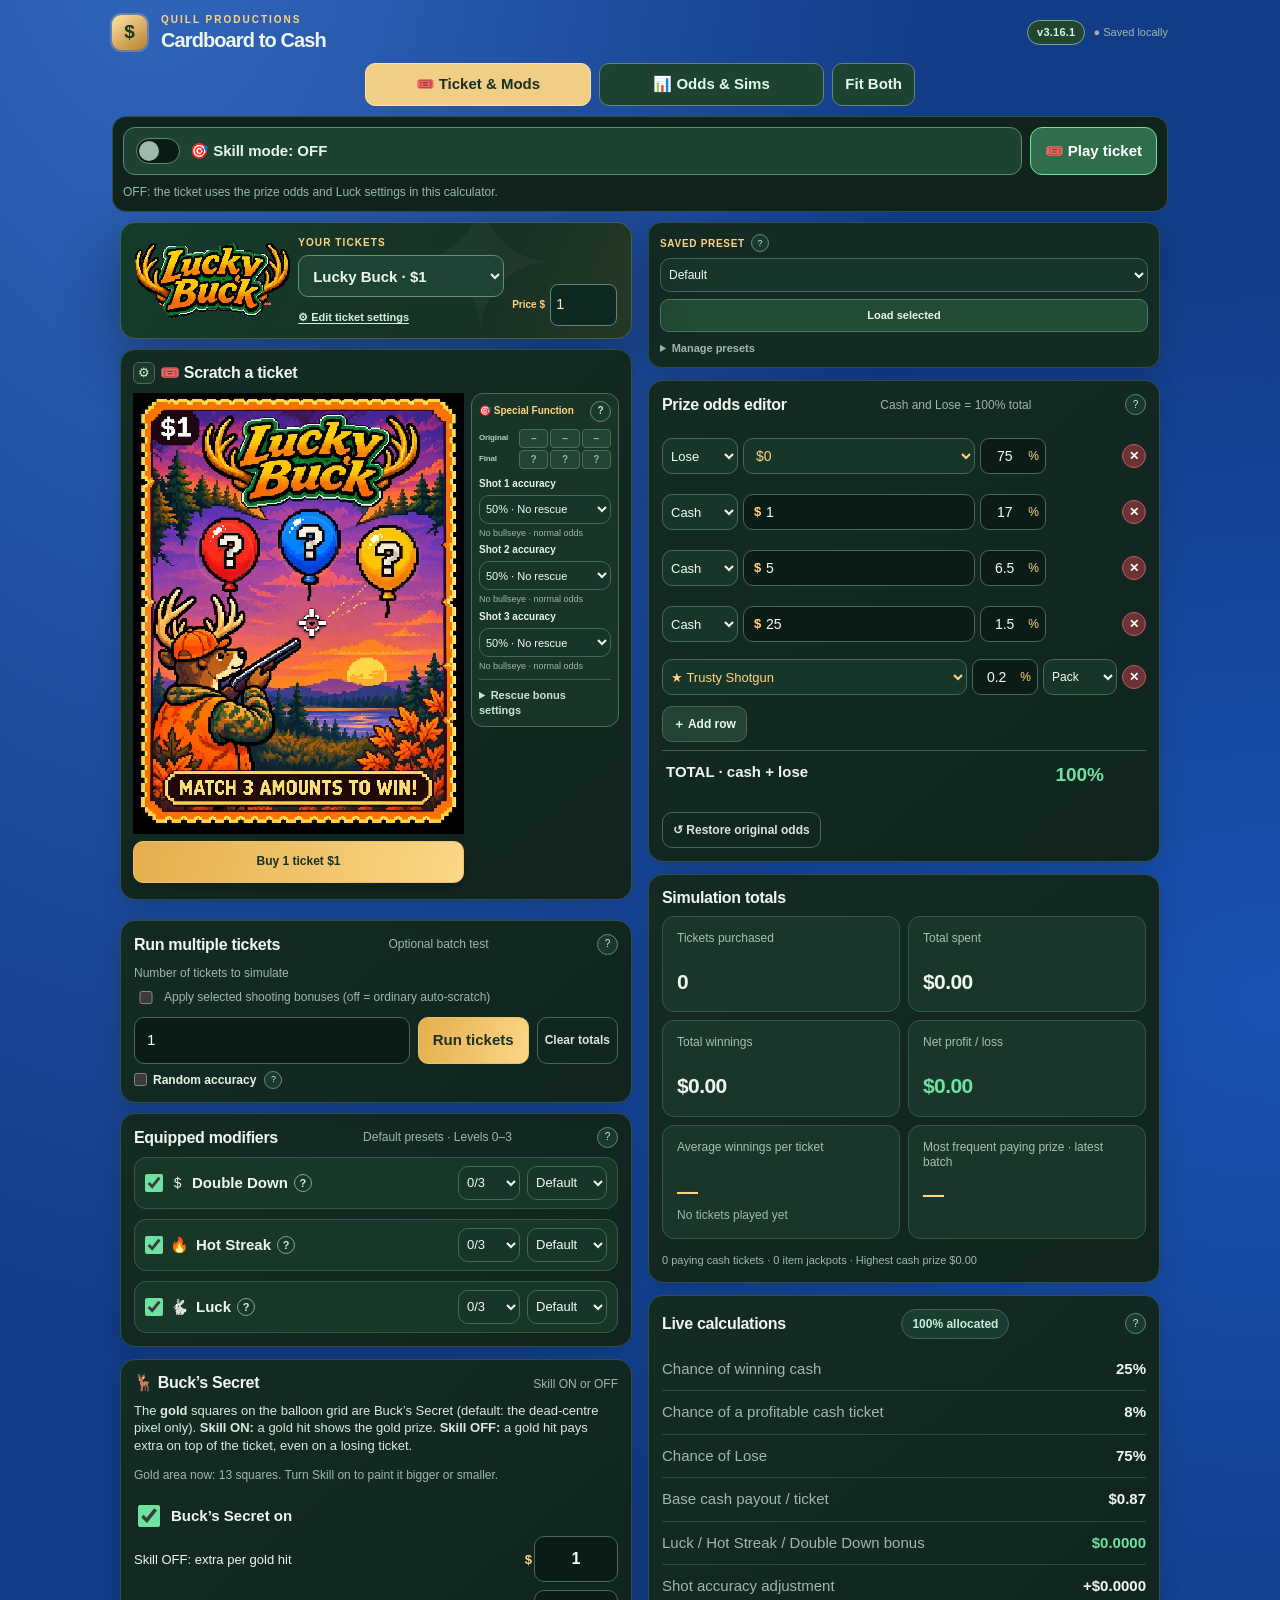
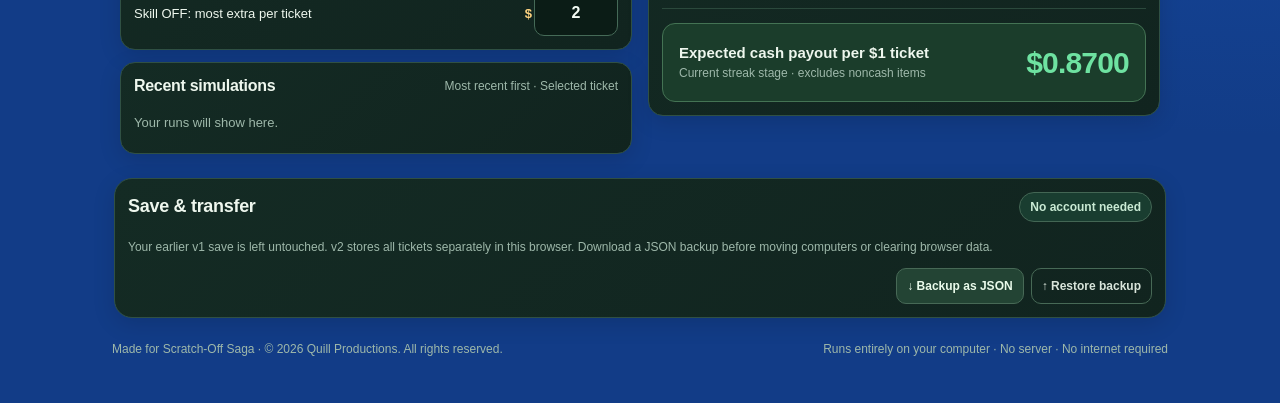
==== index.html @ fdaa188b "v3.16.1: Secret Squirrels symbols and bonus sacks in the reveal boxes (demo shuffle, no prizes) Co-A" ====
<!doctype html>
<html lang="en">
<head>
<meta charset="utf-8"><meta name="viewport" content="width=device-width, initial-scale=1"><meta name="color-scheme" content="dark"><title>Cardboard to Cash — Lucky Buck Simulator</title>
<style>

:root{--bg:#123c87;--panel:#122721;--panel2:#17312a;--border:#305044;--text:#eef7ee;--muted:#9eb8aa;--green:#6ee2a1;--gold:#ffd481;--red:#ff8383;--shadow:0 20px 60px #0005}
*{box-sizing:border-box}body{margin:0;color:var(--text);font:15px/1.5 -apple-system,BlinkMacSystemFont,"Segoe UI",sans-serif;background:radial-gradient(ellipse at 12% -10%,#579aff7a,transparent 49%),radial-gradient(ellipse at 100% 50%,#1e64d48c,transparent 52%),var(--bg);min-height:100vh}button,input,select{font:inherit}button{cursor:pointer}button:disabled{opacity:.4;cursor:not-allowed}a{color:var(--green)}.wrap{max-width:1250px;margin:0 auto;padding:24px 24px 70px}.header{display:flex;align-items:center;justify-content:space-between;gap:20px;margin-bottom:20px}.brand{display:flex;align-items:center;gap:14px}.brand-mark{width:48px;height:48px;border-radius:14px;background:linear-gradient(145deg,#ffe4a1,#b68030);display:grid;place-items:center;color:#183622;font-weight:900;font-size:27px;box-shadow:0 0 0 2px #ffd48144}.brand small{display:block;font-weight:800;font-size:10px;letter-spacing:2px;color:var(--gold)}.brand h1{font-size:28px;line-height:1.1;margin:2px 0;font-weight:850;letter-spacing:-.9px}.header-right{display:flex;align-items:center;gap:10px;flex-wrap:wrap;justify-content:flex-end}.tag{border:1px solid #436654;background:#193d30;padding:5px 10px;border-radius:99px;font-size:12px;color:#c9ead4;font-weight:650}.save{font-size:12px;color:var(--muted)}.hero{border:1px solid #3e634b;box-shadow:var(--shadow);border-radius:22px;background:linear-gradient(112deg,#143c2a,#183125 70%,#253823);padding:22px 26px;margin-bottom:18px;display:flex;justify-content:space-between;gap:22px;align-items:center;overflow:hidden;position:relative}.hero:after{content:"✦";position:absolute;font-size:190px;color:#ffffff09;right:14%;top:-100px;pointer-events:none}.hero h2{font-size:27px;margin:1px 0 4px;line-height:1.2;letter-spacing:-.6px}.hero p{margin:0;color:#c2d8c8;font-size:14px}.hero .eyebrow{font-size:11px;letter-spacing:2px;color:var(--gold);font-weight:800}.hero-price{font-size:46px;line-height:1;font-weight:900;color:var(--gold);white-space:nowrap}.hero-price span{display:block;font-size:11px;color:#d4e0d4;text-align:right;letter-spacing:1px;font-weight:600;margin-top:6px}.layout{display:grid;grid-template-columns:minmax(0,1.35fr) minmax(330px,.85fr);gap:18px;align-items:start}.stack{display:grid;gap:18px}.card{background:linear-gradient(140deg,#142b24,#11241f);border:1px solid var(--border);border-radius:18px;padding:20px;box-shadow:0 6px 22px #0002}.card-top{display:flex;align-items:center;justify-content:space-between;gap:12px;margin-bottom:16px}.card h3{font-size:18px;line-height:1.2;margin:0;font-weight:780;letter-spacing:-.3px}.muted{color:var(--muted)}.tiny{font-size:12px}.green{color:var(--green)}.gold{color:var(--gold)}.red{color:var(--red)}.stat-value{font-weight:850;font-variant-numeric:tabular-nums;font-size:22px;letter-spacing:-.6px}.luck-line{display:flex;align-items:center;gap:14px}.luck-symbol{width:54px;height:54px;border-radius:14px;background:#244e37;display:grid;place-items:center;font-size:29px;border:1px solid #4b8660}.luck-main{flex:1}.luck-label{color:var(--gold);font-size:12px;font-weight:750;letter-spacing:1px}.luck-row{display:flex;align-items:center;justify-content:space-between;gap:8px;flex-wrap:wrap}.luck-row strong{font-size:22px;color:var(--green)}select,input{min-width:0;width:100%;border:1px solid #456a57;border-radius:10px;background:#0b1c16;color:#f3fbf4;padding:10px 12px;outline:none}select:focus,input:focus{border-color:var(--gold);box-shadow:0 0 0 3px #ffd4811c}select{background:#18352a}input[type=number]{font-variant-numeric:tabular-nums;-moz-appearance:textfield}input::-webkit-outer-spin-button,input::-webkit-inner-spin-button{-webkit-appearance:none;margin:0}.luck-control{display:grid;grid-template-columns:minmax(0,1fr) minmax(145px,.9fr);gap:14px;margin-top:14px}.luck-control label{display:block;font-size:12px;color:var(--muted);margin-bottom:5px}.luck-hint{font-size:12px;color:var(--muted);align-self:center}.luck-hint strong{color:var(--green)}.slider-control{display:flex;align-items:center}.slider-control input{padding:0;accent-color:#65d993;cursor:pointer}.subline{font-size:12px;color:var(--muted);margin-top:12px}.pill{color:var(--green);background:#17442d;border-radius:7px;font-size:12px;font-weight:750;padding:4px 7px}.table-wrap{overflow-x:auto}.odds-table{width:100%;border-collapse:separate;border-spacing:0 8px;table-layout:fixed}.odds-table th{text-align:left;font-size:11px;text-transform:uppercase;letter-spacing:.6px;color:var(--muted);font-weight:750;padding:0 5px 5px;white-space:nowrap}.odds-table td{padding:2px 4px;font-variant-numeric:tabular-nums}.odds-table td input{padding:10px 7px;text-align:center}.odds-table th:nth-child(1){width:24%}.odds-table th:nth-child(2){width:25%}.odds-table th:nth-child(3){width:27%}.odds-table th:nth-child(4){width:24%}.odds-cell{background:#1c392d;border:1px solid #375d49;border-radius:9px;padding:9px 5px;min-height:42px;text-align:center;white-space:nowrap;font-size:13px}.mods .pos{display:block;color:var(--green);font-weight:780}.mods .neg{display:block;color:var(--red);font-size:11px}.odds-cell.final{color:#f7e5ba;font-weight:800}.odds-table tfoot td{border-top:1px solid #3f614c;padding-top:13px}.odds-table tfoot .total{font-size:19px;font-weight:850;color:var(--green);text-align:center}.delete-row{background:#663b3938;border:1px solid #824e48;color:#edb4a9;border-radius:8px;font-size:11px;padding:6px 8px;margin-top:6px;width:100%}.tools{display:flex;gap:8px;flex-wrap:wrap;margin-top:12px}.btn{border:1px solid #476956;background:#234434;color:#eafbeb;padding:10px 14px;border-radius:10px;font-weight:760;transition:filter .12s,transform .12s}.btn:hover:not(:disabled){filter:brightness(1.16)}.btn:active:not(:disabled){transform:translateY(1px)}.btn.primary{background:linear-gradient(105deg,#e5ae4c,#fbd787);color:#193225;border-color:#eac16c}.btn.ghost{background:transparent;color:#d9e5db}.btn.mini{padding:8px 10px;font-size:12px}.btn.full{width:100%}.warning{background:#51332c;border:1px solid #925648;border-radius:10px;padding:11px 13px;color:#ffb6ab;font-size:13px;margin-top:13px;display:none}.explain{border:1px solid #40614d;border-radius:10px;padding:11px 13px;background:#173729;font-size:12px;color:#b9cfbe;margin-top:12px}.kv{display:flex;align-items:center;justify-content:space-between;gap:20px;padding:10px 0;border-bottom:1px solid #2b493c}.kv:last-child{border-bottom:none}.kv strong{white-space:nowrap;font-variant-numeric:tabular-nums}.big-ev{background:#1b3d2b;border:1px solid #447354;border-radius:13px;padding:16px;display:flex;align-items:center;justify-content:space-between;gap:12px;margin-top:14px}.big-ev .value{font-size:30px;font-weight:900;color:var(--green);letter-spacing:-.8px}.scratch{background:repeating-linear-gradient(150deg,#28533a,#28533a 11px,#2d5b3f 11px,#2d5b3f 22px);border:2px dashed #91b86e;border-radius:15px;min-height:214px;padding:20px;text-align:center;display:flex;flex-direction:column;align-items:center;justify-content:center;gap:8px;box-shadow:inset 0 1px 20px #0002}.scratch .eyebrow{letter-spacing:2.8px;color:#eed598;font-weight:850;font-size:11px}.scratch .question{font-size:55px;font-weight:900;color:#f8d98b;letter-spacing:4px;line-height:1.15}.scratch .win{font-size:48px;font-weight:900;color:#ffe39a;line-height:1.2}.scratch .secondary{color:#d8ebdf;font-weight:550}.scratch .sticker{font-size:34px}.action-row{display:grid;grid-template-columns:1fr 116px;gap:8px;margin-top:12px}.batch-row{display:grid;grid-template-columns:1fr 116px;gap:8px;margin-top:10px}.result-grid{display:grid;grid-template-columns:1fr 1fr;gap:10px}.result-box{background:#1a362a;border:1px solid #355845;border-radius:12px;padding:14px;min-height:92px}.result-box .label{color:#a9bfaf;font-size:12px;line-height:1.25;min-height:27px}.result-box .number{margin-top:8px;font-weight:850;font-size:23px;letter-spacing:-.6px;font-variant-numeric:tabular-nums;word-break:break-word}.result-box.feature{grid-column:1/-1;min-height:100px;display:flex;align-items:center;justify-content:space-between;gap:10px;background:#1a412d;border-color:#3f8159}.result-box.feature .label{font-size:14px;min-height:0;color:#e3f4e4;font-weight:780}.result-box.feature .number{color:var(--gold);font-size:31px;white-space:nowrap}.footnote{font-size:12px;color:var(--muted);margin:13px 0 0}.history-list{display:flex;flex-direction:column;gap:8px;max-height:300px;overflow-y:auto}.history-item{border:1px solid #30503e;border-radius:11px;padding:11px 12px;display:flex;justify-content:space-between;gap:10px;align-items:center}.history-item .sub{color:#9bb2a3;font-size:11px}.history-item strong{font-size:15px}.empty{color:var(--muted);font-size:13px;padding:8px 0}.app-footer{margin-top:22px;display:flex;justify-content:space-between;gap:14px;flex-wrap:wrap;color:var(--muted);font-size:12px}.divider{height:1px;background:#2c4f3d;margin:8px 0}.toast{position:fixed;bottom:22px;right:20px;background:#265e3d;border:1px solid #539269;padding:10px 16px;border-radius:11px;z-index:100;font-weight:700;box-shadow:var(--shadow);display:none}.toast.show{display:block}.grid-tools{display:flex;gap:7px;flex-wrap:wrap;justify-content:flex-end}.soft{font-weight:600;color:#cae3d2}.hidden{display:none!important}input[type=file]{display:none}
@media(max-width:980px){.layout{grid-template-columns:1fr}.wrap{max-width:710px}.hero h2{font-size:23px}}
@media(max-width:560px){.wrap{padding:14px 12px 48px}.brand h1{font-size:22px}.brand-mark{width:40px;height:40px;font-size:24px}.brand{gap:9px}.header{align-items:flex-start}.header-right .tag{display:none}.header-right{gap:5px}.card{padding:15px}.hero{padding:18px}.hero h2{font-size:20px}.hero-price{font-size:35px}.odds-table td{padding:2px}.odds-table th{font-size:10px;padding:0 2px}.odds-cell{padding:8px 3px;font-size:12px}.odds-table td input{padding:9px 3px;font-size:13px}.luck-control{grid-template-columns:1fr}.result-box .number{font-size:21px}.result-box.feature .number{font-size:27px}}

/* v2 controls retain the original visual palette and layout. */
.hero-ticket-controls{display:flex;align-items:center;gap:9px;position:relative;z-index:1}
.hero-price{text-align:right}.hero-price .ticket-cost{font-size:46px}.hero-price span{font-size:11px}
.add-ticket{font-size:25px;width:42px;height:42px;display:grid;place-items:center;border-radius:12px;padding:0}
.modifier-list{display:grid;gap:10px}
.modifier-details{display:grid;gap:7px;padding:11px 13px;background:#102b22;border:1px solid #426750;border-radius:12px}
.modifier-details-header{font-size:13px;color:#f2e5af}
.modifier-details-summary{font-size:12px;color:var(--muted);line-height:1.4}
.modifier-details-rates{display:grid;gap:8px}
.modifier-details-line{display:flex;align-items:baseline;justify-content:space-between;gap:12px;font-size:12px}
.modifier-details-line strong{color:#a1efab;white-space:nowrap}
.modifier-details-note{font-size:11px;color:var(--muted);line-height:1.4;display:block}
.modifier-row{display:flex;align-items:center;gap:12px;background:#193729;border:1px solid #345a47;border-radius:12px;padding:10px 12px}
.modifier-emoji{display:grid;place-items:center;width:42px;height:42px;flex:none;background:#244e37;border-radius:10px;font-size:25px}
.modifier-label{flex:1;min-width:0}.modifier-label strong{display:block;font-size:15px}.modifier-label small{display:block;color:var(--muted);line-height:1.3}
.modifier-row select{width:84px;flex:none;padding:9px 5px}
.ticket-config{display:grid;grid-template-columns:1fr 1fr;gap:10px;margin:12px 0}
.ticket-config .wide{grid-column:1/-1}.field-label{color:var(--muted);font-size:12px;display:block;margin-bottom:4px}
.ticket-config input,.ticket-config select{width:100%}.ticket-select{min-width:155px}
.odds-table{min-width:680px;table-layout:fixed}
.odds-table th:nth-child(1){width:29%}.odds-table th:nth-child(2){width:16%}.odds-table th:nth-child(3){width:20%}.odds-table th:nth-child(4){width:16%}.odds-table th:nth-child(5){width:19%}
.odds-table th{white-space:normal}.odds-table td{vertical-align:top}
.odds-table .row-name{position:relative;padding-right:17px}
.odds-table .row-name select,.odds-table .row-name input{margin-bottom:4px;padding:8px 6px}
.odds-table .row-name small{display:block;line-height:1.2}
.delete-row{position:absolute;right:0;top:-1px;width:21px;height:21px;padding:0;margin:0;border-radius:50%;font-size:17px;font-weight:800;line-height:17px;background:#6c3337;border:1px solid #b85d62;color:#fff;z-index:2}
.percent-wrap{display:flex;align-items:center;border:1px solid #456a57;border-radius:9px;background:#0b1c16;padding-right:6px}
.percent-wrap:focus-within{border-color:var(--gold)}.percent-wrap input{border:0;box-shadow:none!important;padding:8px 4px;min-width:0;text-align:right;background:transparent}
.percent-wrap .unit{color:var(--gold);font-size:12px}
.ratio-wrap{display:flex;align-items:center;gap:3px}.ratio-wrap input{padding:9px 4px;text-align:right;min-width:0}.ratio-wrap span{white-space:nowrap;font-size:12px;color:var(--muted)}
.denominator-picker{display:inline-block;width:75px;font-size:12px;padding:4px 3px;margin-top:4px}
.type-hint{display:block;color:var(--muted);font-size:10px;margin-top:3px}
.row-final{padding:9px 4px;text-align:center}.type-config{display:flex;gap:6px;flex-wrap:wrap;align-items:center;margin-top:12px}
.type-config select{width:116px}.type-config input{width:125px}.type-config .btn{white-space:nowrap}
.result-box.feature{grid-column:auto;min-height:92px;display:block;background:#1a362a;border-color:#355845}
.result-box.feature .label{font-size:12px;min-height:27px;color:#a9bfaf;font-weight:400}
.result-box.feature .number{font-size:23px;white-space:normal}
.subtle-notice{font-size:12px;color:var(--muted);margin-top:10px}
.ticket-create-hint{font-size:12px;color:var(--muted)}
@media(max-width:560px){.hero-ticket-controls{gap:6px}.hero-price .ticket-cost{font-size:34px}.add-ticket{height:38px;width:36px}.ticket-config{grid-template-columns:1fr 1fr}.modifier-row{gap:8px;padding:9px}.modifier-row select{width:77px}.modifier-emoji{width:36px;height:36px}.hero{gap:8px}.hero h2{font-size:20px}.type-config input{width:100px}}

.preset-toolbar{display:flex;align-items:center;justify-content:flex-start;margin:-5px 0 17px;padding:12px 16px;background:#142b24;border:1px solid var(--border);border-radius:15px}.preset-left{display:flex;align-items:center;flex-wrap:wrap;gap:9px}.preset-left label{font-size:12px;font-weight:800;color:var(--gold)}.preset-left select{width:142px;padding:8px 9px}.preset-left button{border:1px solid #507b61;background:#1b4932;color:#f3fbf4;border-radius:9px;padding:8px 11px;font-size:12px;font-weight:750}.preset-left button:disabled{opacity:.45}.preset-hint{font-size:11px;color:var(--muted)}#ticketLuck{white-space:normal;text-align:right;line-height:1.5}
.version-badge{display:inline-flex;align-items:center;justify-content:center;border:1px solid #7aa88a;background:#204632;color:#d5f7df;border-radius:999px;padding:3px 9px;font-size:11px;font-weight:800;letter-spacing:.25px;white-space:nowrap}.header-right{gap:8px}.header-right .save{font-size:11px}.money-field{position:relative;min-width:0}.money-field>span{position:absolute;left:11px;top:50%;transform:translateY(-50%);z-index:1;font-weight:750;font-size:13px;color:var(--gold);pointer-events:none}.money-field>input{padding-left:25px!important;min-width:0;width:100%}.shot-rate-help{font-size:10px;line-height:1.3;color:#b7d0bd;margin:2px 0 7px;letter-spacing:0;overflow-wrap:break-word}.shot-calculator .field-label{font-size:12px;font-weight:750;color:#e6f6e6}.shot-calculator .shot-rate-help{font-weight:400}
/* Pixel-art Lucky Buck shot calculator */
.ticket-layout{display:grid;grid-template-columns:minmax(0,1fr) 154px;align-items:start;gap:12px;margin-top:4px}
.ticket-art{position:relative;aspect-ratio:1086/1448;max-width:100%;min-width:0;touch-action:pan-y;user-select:none}
.ticket-art img{display:block;width:100%;height:100%;object-fit:fill;image-rendering:pixelated;pointer-events:none}
.balloon-target{position:absolute;display:grid;place-items:center;width:18%;height:14%;border:2px solid #ffeeb54d;box-shadow:inset 0 2px 12px #ffffff1a;background:#0000;color:transparent;border-radius:50%;cursor:crosshair;touch-action:none;font-weight:900;font-size:clamp(14px,2.8vw,28px);text-shadow:0 2px 3px #0009}
.balloon-target.b1{left:18.7%;top:29.5%}.balloon-target.b2{left:44%;top:28%}.balloon-target.b3{left:69%;top:30.5%}
.balloon-target.popped{background:#101b2ff0;color:#ffe8a4;border:2px dotted #ffe9a4;box-shadow:0 0 0 5px #ffeeb521,0 0 18px #000a;animation:popin .22s ease-out;cursor:default}
@keyframes popin{0%{transform:scale(1.26);opacity:.3}100%{transform:scale(1);opacity:1}}
.shot-calculator{padding:10px;background:#183528;border:1px solid #446a56;border-radius:11px;min-width:0}
.shot-title{color:var(--gold);font-weight:800;font-size:13px;line-height:1.25}
.shot-field{margin-bottom:11px}.shot-field label,.shot-edit label{display:block;color:#e6f6e6;font-weight:750;font-size:12px;margin-bottom:4px}.shot-field select,.shot-calculator>select{font-size:12px;padding:7px 3px;width:100%;min-width:0}.shot-field small{display:block;color:#9bb8a1;margin-top:4px;line-height:1.2;font-size:10px}
.shot-edit{display:grid;gap:5px;margin-top:7px}.shot-edit input{padding:7px 5px;font-size:12px}
.shot-projection{font-size:10px;color:var(--green);line-height:1.45;margin:10px 0 0;overflow-wrap:anywhere}
.ticket-message{font-size:12px;color:#e8ebd9;text-align:center;margin:10px 0 2px;min-height:22px}
.odds-cell{overflow:hidden;font-variant-numeric:tabular-nums;white-space:nowrap;text-overflow:ellipsis;font-size:12px;letter-spacing:-.18px}
.odds-cell .pos,.odds-cell .neg{font-size:11px;white-space:nowrap}
.row-final{font-size:12px;white-space:nowrap}
@media(max-width:520px){.ticket-layout{grid-template-columns:minmax(0,1fr) 133px;gap:7px}.shot-calculator{padding:7px}.shot-title{font-size:12px}.shot-field{margin-bottom:7px}.shot-field select{padding:6px 2px}.balloon-target{border-width:1px}}
@media(max-width:365px){.ticket-layout{grid-template-columns:minmax(0,1fr) 122px;gap:5px}.shot-calculator{padding:5px}}

.cash-amount{display:flex;align-items:center;gap:3px}.cash-amount span{color:var(--gold);font-weight:850}.cash-amount input{min-width:0;flex:1;margin:0!important}

.modifier-row .rate-mode{width:86px;flex:none;font-size:12px}
.rate-editor{border:1px solid #46664c;border-radius:10px;background:#0d2820;padding:10px;margin:-5px 0 9px}
.rate-editor strong{color:var(--gold);font-size:12px}.rate-editor small{color:#abbdac;font-size:11px;display:block;margin-top:6px}
.rates-grid{display:grid;grid-template-columns:65px minmax(0,1fr);gap:6px;align-items:center;margin-top:9px;font-size:11px}
.rates-grid-3{grid-template-columns:54px repeat(2,minmax(0,1fr))}
.rates-grid-5{grid-template-columns:44px repeat(4,minmax(0,1fr))}
.rates-grid input{width:100%;min-width:0;padding:7px 3px;font-size:12px;text-align:center}
.rates-grid span{color:#a2bfac;font-size:11px;line-height:1.25}
@media(max-width:480px){.modifier-row{flex-wrap:wrap}.modifier-row .rate-mode{margin-left:auto;width:84px}.modifier-label{min-width:160px}.rates-grid-5 input{font-size:11px;padding:5px 1px}}

@media(max-width:400px){.ticket-layout{grid-template-columns:minmax(0,1fr) 126px;gap:6px}.card{padding:12px}.shot-field label{font-size:11px}.shot-field select{font-size:12px}}

.odds-toolbar{display:flex;align-items:center;justify-content:space-between;gap:12px;margin:0 0 12px;color:var(--muted);font-size:12px}.odds-toolbar label{font-weight:700}.odds-toolbar select{max-width:135px;flex:none}

@media(max-width:650px){
 .ticket-layout{display:flex;flex-direction:column;gap:12px}
 .ticket-art{width:100%;max-width:350px;margin:0 auto}
 .shot-calculator{display:grid;grid-template-columns:repeat(3,minmax(0,1fr));column-gap:7px;row-gap:6px;padding:12px}
 .shot-calculator .shot-title,.shot-calculator>p,.shot-calculator>label,.shot-calculator>select,.shot-calculator .shot-edit{grid-column:1/-1}
 .shot-calculator .shot-field{margin:0}
 .shot-calculator .shot-field label{font-size:12px}
 .shot-calculator .shot-field select{padding:9px 3px;font-size:13px}
 .shot-calculator .shot-field small{min-height:28px;font-size:10px}
 .shot-calculator .shot-title{font-size:14px}
 .shot-calculator .shot-edit{display:grid;grid-template-columns:1fr 1fr;gap:7px}
 .shot-calculator .shot-edit label{margin:0}
}



/* Preserve the original prize grid. Only align its rows and contain numeric text. */
.odds-table tbody tr{height:91px}
.odds-table tbody td{vertical-align:middle}
.odds-table .row-name{min-width:0;height:80px;display:flex;flex-direction:column;align-items:stretch;gap:5px;justify-content:flex-start;padding-right:22px}
.odds-table .row-name select,.odds-table .row-name input{width:100%;min-width:0;height:36px;margin:0;padding:7px 5px;font-size:13px}
.odds-table .row-name small{height:36px;display:flex;align-items:center}
.odds-table .row-name .delete-row{right:0;top:8px}
.odds-table .odds-cell{min-width:0;width:100%;overflow:hidden;text-overflow:clip;white-space:nowrap;font-size:12px;display:flex;align-items:center;justify-content:center;padding:8px 2px;font-variant-numeric:tabular-nums}
.odds-table .percent-wrap,.odds-table .ratio-wrap{min-width:0}
.odds-table .percent-wrap input,.odds-table .ratio-wrap input{min-width:0;max-width:100%}
/* Keep the scratch-off prominent on narrow screens; desktop stays top-right. */
@media(max-width:980px){.layout>.stack{display:contents}.layout>.stack:nth-child(2)>section:first-child{order:-1}}


/* v2.8: compact ticket selector and ticket-first showcase */
.hero-intro{min-width:0;flex:1}.hero-intro h2{overflow-wrap:anywhere}
.hero-ticket-controls{display:flex;align-items:center;gap:16px;min-width:0}
.hero-ticket-controls .hero-price{flex:none}.ticket-switcher{display:grid;gap:5px;min-width:0;position:relative;z-index:2}
.ticket-switcher label{color:var(--gold);font-size:11px;font-weight:850;letter-spacing:1.1px}
.ticket-switcher .ticket-select{width:225px;max-width:100%;min-width:0;min-height:40px;padding:8px 10px;font-weight:700;border-color:#668f6d;background:#1c4334;color:var(--text)}
.ticket-switcher .ticket-select:focus-visible,.preset-mini select:focus-visible,button:focus-visible{outline:2px solid var(--gold);outline-offset:2px}
.showcase{display:grid;grid-template-columns:minmax(115px,.7fr) minmax(0,2.6fr) minmax(142px,.82fr);gap:14px;align-items:start;margin-bottom:18px}
.showcase-center{min-width:0}.showcase-center>.card{width:100%;min-width:0}
.showcase-center .card-top{gap:8px;flex-wrap:wrap}.showcase-center #ticketLuck{white-space:normal;font-size:11px;text-align:right;line-height:1.3}
.preset-mini,.active-mods{min-width:0;background:#142b24;border:1px solid var(--border);border-radius:14px;padding:12px;box-shadow:0 6px 22px #0002}
.preset-caption{display:block;color:var(--gold);font-size:10px;font-weight:800;letter-spacing:.7px;margin-bottom:7px}
.preset-mini select{width:100%;min-width:0;font-size:12px;padding:8px 4px}
.preset-load,.preset-buttons button,.edit-mods-btn{width:100%;border:1px solid #507b61;background:#204b34;color:#e8f4e9;border-radius:9px;padding:7px 5px;font-size:11px;font-weight:750}
.preset-load{margin-top:7px}.preset-more{margin-top:8px;color:var(--muted);font-size:11px}
.preset-more summary{cursor:pointer;list-style-position:inside;font-weight:700}
.preset-buttons{display:grid;gap:6px;margin-top:9px}.preset-hint{font-size:10px;color:var(--muted);line-height:1.35;margin:7px 0 0;overflow-wrap:anywhere}
.active-mods h3{font-size:13px;color:var(--gold);margin:0 0 12px;font-weight:850}
.mod-status{display:grid;grid-template-columns:21px minmax(0,1fr);gap:2px 5px;align-items:center;margin-bottom:11px}
.mod-status>span:first-child{grid-row:span 2;font-size:17px}.mod-status>span:nth-child(2){font-size:11px;color:#d2e5d6;font-weight:700;overflow-wrap:anywhere;line-height:1.15}
.mod-status strong{grid-column:2;font-variant-numeric:tabular-nums;font-size:12px;color:var(--green)}
.edit-mods-btn{margin-top:4px}.edit-mods-btn span{font-size:13px}
.ticket-dialog{color:var(--text);background:#142d24;border:1px solid #65856f;border-radius:18px;box-shadow:0 20px 75px #000b;width:min(90vw,405px);padding:22px;max-height:90vh}
.ticket-dialog::backdrop{background:#071911be;backdrop-filter:blur(3px)}
.ticket-dialog form{display:grid;gap:8px}.ticket-dialog h3{margin:0;font-size:20px;line-height:1.2}
.ticket-dialog p{margin:3px 0 9px;font-size:12px;color:var(--muted);line-height:1.3}
.dialog-heading{display:flex;gap:10px;align-items:flex-start;margin-bottom:7px}.dialog-heading>span{font-size:25px}
.ticket-dialog label{font-size:12px;color:var(--gold);font-weight:750}
.ticket-dialog input{width:100%;min-width:0}.ticket-dialog .dialog-error{color:var(--red);min-height:0;font-size:11px;margin:0}
.dialog-actions{display:flex;gap:8px;margin-top:8px}.dialog-actions .btn{flex:1;font-size:13px}
.new-amount-field{width:125px;min-width:0}.new-amount-field input{width:100%!important}
.money-field>span.hidden+input{padding-left:9px!important}
#modifierEditor{scroll-margin-top:15px}
.card h3,.card-top h3,.active-mods h3{font-family:inherit}
@media(max-width:1120px){.showcase{grid-template-columns:minmax(108px,.7fr) minmax(0,2.3fr) minmax(132px,.8fr);gap:10px}}
@media(max-width:850px){.showcase{grid-template-columns:minmax(0,1fr) minmax(0,1fr);gap:10px}.showcase-left{grid-column:1;grid-row:1}.showcase-right{grid-column:2;grid-row:1}.showcase-center{grid-column:1/-1;grid-row:2}.preset-mini,.active-mods{padding:10px}.active-mods h3{margin-bottom:8px}.mod-status{display:flex;align-items:center;gap:6px;margin-bottom:6px}.mod-status strong{margin-left:auto}.mod-status>span:nth-child(2){font-size:11px}.edit-mods-btn{margin-top:7px}.layout>.stack{display:grid}.layout>.stack:nth-child(2)>section:first-child{order:0}}
@media(max-width:620px){.hero{display:grid;grid-template-columns:minmax(0,1fr) minmax(135px,.95fr);gap:10px;padding:13px}.hero-intro p{display:none}.hero-intro .eyebrow{font-size:9px;letter-spacing:1px}.hero h2{font-size:22px}.hero-ticket-controls{display:flex;flex-direction:column;align-items:stretch;gap:5px}.ticket-switcher .ticket-select{width:100%;min-height:38px;font-size:12px}.ticket-switcher label{font-size:10px}.hero-price{text-align:right}.hero-price .ticket-cost{font-size:25px!important}.hero-price span{font-size:9px;margin-top:2px}.showcase-center>.card{padding:12px}.showcase-center #ticketLuck{font-size:10px}.active-mods .mod-status>span:first-child{font-size:14px}}
@media(max-width:360px){.mod-status{gap:3px}.mod-status strong{font-size:11px}.active-mods h3{font-size:12px}.preset-mini select{font-size:11px}}
@media(max-width:980px){.layout>.stack{display:grid}.layout>.stack:nth-child(2)>section:first-child{order:0}}

/* v2.8.1 iPhone layout repair: the scratch panel must occupy the entire
   available row instead of collapsing into a left-side grid track. */
@media(max-width:980px){
  .wrap{width:100%;min-width:0;box-sizing:border-box}
  .showcase{
    display:flex;
    flex-direction:row;
    flex-wrap:wrap;
    align-items:stretch;
    width:100%;
    max-width:100%;
    min-width:0;
    gap:10px;
  }
  .showcase-left,.showcase-right{
    display:block;
    flex:1 1 calc(50% - 5px);
    width:calc(50% - 5px);
    max-width:calc(50% - 5px);
    min-width:0;
    margin:0;
  }
  .showcase-left{order:1}
  .showcase-right{order:2}
  .showcase-center{
    display:block;
    order:3;
    flex:1 0 100%;
    width:100%;
    max-width:100%;
    min-width:0;
    margin:0;
  }
  .showcase-center>.card,.showcase-center .ticket-layout,.showcase-center .shot-calculator{
    box-sizing:border-box;
    width:100%;
    max-width:100%;
    min-width:0;
  }
  .showcase-center .ticket-art{display:block;margin-left:auto;margin-right:auto}
}
@media(max-width:620px){
  .showcase-center>.card{padding:12px}
  .showcase-center .ticket-art{width:100%;max-width:350px}
  .showcase-center .ticket-layout{display:flex;flex-direction:column;align-items:stretch}
  .showcase-center .shot-calculator{display:grid;grid-template-columns:repeat(3,minmax(0,1fr))}
}

/* v2.8.2: winning outcome belongs directly beside the scratch ticket. */
.showcase-center .ticket-layout{
 display:grid;
 grid-template-columns:minmax(0,1fr) minmax(182px,.65fr);
 grid-template-rows:auto 1fr;
 align-items:start;
 gap:10px;
}
.showcase-center #pixelTicket{grid-column:1;grid-row:1/span 2}
.showcase-center .ticket-result{grid-column:2;grid-row:1}
.showcase-center .shot-calculator{grid-column:2;grid-row:2}
.ticket-result{
 min-width:0;box-sizing:border-box;display:flex;flex-direction:column;align-items:center;
 justify-content:center;gap:7px;padding:15px 10px;border-radius:13px;
 border:2px solid #629c78;background:#12291e;color:#fff;
 text-align:center;box-shadow:inset 0 0 22px #0003;
}
.outcome-eyebrow{color:#d3ead8;font-size:10px;font-weight:900;letter-spacing:1.3px}
.outcome-headline{font-size:clamp(22px,2.7vw,32px);font-weight:950;line-height:1.03;
 letter-spacing:-.7px;overflow-wrap:anywhere;color:#fff5cf;text-shadow:0 2px 5px #0008}
.outcome-numbers{width:100%;border-radius:9px;background:#081b16;border:1px solid #67866c;
 padding:8px 3px;color:#fffaf0;font-variant-numeric:tabular-nums;
 font-size:clamp(20px,2.4vw,29px);font-weight:950;line-height:1.15;letter-spacing:.3px}
.outcome-explanation{margin:0;font-size:12px;line-height:1.4;color:#e0eedd;font-weight:650;overflow-wrap:anywhere}
.last-outcome-summary{margin:4px 0 0;padding-top:8px;border-top:1px solid #71927788;
 width:100%;color:#cfe9d6;font-size:11px;line-height:1.35;font-weight:650}
.ticket-result.state-win{background:linear-gradient(165deg,#31572c,#17381f);
 border-color:#ffe18d;box-shadow:0 0 0 3px #ffd48133,inset 0 0 30px #fce47917}
.ticket-result.state-win .outcome-headline{color:#ffe39a;font-size:clamp(26px,3.2vw,38px)}
.ticket-result.state-win .outcome-numbers{border-color:#ffe29b;color:#fff3ba}
.ticket-result.state-jackpot{background:#422f12;border-color:#ffd481}
.ticket-result.state-jackpot .outcome-headline{color:#ffdb7e}
.ticket-result.state-lose{background:#301f26;border-color:#f19f9f}
.ticket-result.state-lose .outcome-headline{color:#ffdddd}
.ticket-result.state-scratching{background:#18362a;border-color:#9ac4a7}
.ticket-result.state-scratching .outcome-headline{font-size:clamp(21px,2.7vw,28px)}
/* Previously popped balloons are disabled to prevent double popping.
   Override the global disabled-button opacity of .4. */
.balloon-target.popped,.balloon-target.popped:disabled{
 opacity:1!important;visibility:visible!important;animation:none!important;
 color:#fff6cd!important;background:#0b1b2e!important;
 border:3px solid #fff2ac!important;box-shadow:0 0 0 2px #112c3daa,0 4px 10px #000b!important;
 font-size:clamp(23px,3vw,34px);font-weight:950;letter-spacing:.3px;
 text-shadow:0 2px 2px #000,0 0 8px #000!important;
}
@media(max-width:650px){
 .showcase-center .ticket-layout{display:flex;flex-direction:column;gap:10px}
 .showcase-center #pixelTicket{order:0}
 .showcase-center .ticket-result{order:1;align-self:stretch;min-height:142px;width:100%}
 .showcase-center .shot-calculator{order:2;align-self:stretch}
 .outcome-headline{font-size:clamp(28px,7vw,38px)}
 .outcome-numbers{font-size:clamp(25px,6.5vw,34px)}
 .ticket-result.state-win .outcome-headline{font-size:clamp(33px,8vw,42px)}
 .balloon-target.popped,.balloon-target.popped:disabled{font-size:clamp(24px,6vw,31px)}
}

/* v2.9 — one-thumb game loop, separated statistics and collapsible controls */
.mobile-flow{display:grid;gap:18px;width:100%;min-width:0;margin:0 0 18px}
.results-overview,.advanced-panel{min-width:0}
.flow-heading{margin:0 0 10px;padding:0 3px}
.flow-heading h2{font-size:20px;line-height:1.25;margin:0;color:#f3faf4}
.flow-heading p{font-size:12px;margin:4px 0 0;color:var(--muted)}
.results-grid{display:grid;grid-template-columns:minmax(0,1fr) minmax(0,1fr);gap:15px;align-items:start}
.results-grid .simulation-tools{grid-column:1/-1}
.results-grid>.card{min-width:0}
.simulation-tools .batch-row{max-width:520px}
.simulation-tools .subline{max-width:690px;margin:8px 0 0}
.advanced-panel{background:#10291f;border:1px solid #527860;border-radius:18px;box-shadow:0 6px 22px #0002;overflow:clip}
.advanced-panel>summary{list-style:none;display:flex;align-items:center;gap:11px;cursor:pointer;padding:15px 17px;min-height:66px}
.advanced-panel>summary::-webkit-details-marker{display:none}
.advanced-panel>summary:focus-visible{outline:2px solid var(--gold);outline-offset:-3px}
.advanced-summary-icon{font-size:22px}
.advanced-panel>summary strong{font-size:15px;color:#ebfaee;display:block}
.advanced-panel>summary small{display:block;color:var(--muted);font-size:11px;line-height:1.25;margin-top:2px}
.advanced-chevron{margin-left:auto;font-size:25px;line-height:1;color:var(--gold);transition:transform .18s}
.advanced-panel[open] .advanced-chevron{transform:rotate(180deg)}
.advanced-body{display:grid;grid-template-columns:minmax(0,1fr) minmax(0,1fr);gap:15px;padding:0 14px 14px}
.advanced-body>.card{min-width:0;padding:15px}
.advanced-body>.card:nth-child(2),.advanced-body>.card:nth-child(3){grid-column:1/-1}
.hero-edit{border:none;background:transparent;color:#d5eeda;padding:3px 0 0;text-align:left;font-size:11px;font-weight:800;text-decoration:underline;text-underline-offset:2px}
.hero-edit:hover{color:#fff1bd}
.showcase-center .shot-calculator{
 display:grid;grid-template-columns:repeat(3,minmax(0,1fr));column-gap:10px;row-gap:6px;
 grid-column:auto;grid-row:auto;
 margin:0 0 11px;padding:12px;border:1px solid #496e5b;border-radius:12px;
 min-width:0;width:100%;max-width:100%;
}
.showcase-center .shot-calculator>.shot-title,
.showcase-center .shot-calculator>p,
.showcase-center .shot-calculator>.shot-advanced{grid-column:1/-1}
.showcase-center .shot-calculator .shot-field{min-width:0;margin:2px 0}
.showcase-center .shot-calculator .shot-field label{font-size:11px;white-space:nowrap}
.showcase-center .shot-calculator .shot-field select{font-size:13px;width:100%;padding:8px 4px;min-width:0}
.shot-advanced{margin-top:3px;border-top:1px solid #3b624d;padding-top:8px}
.shot-advanced>summary{font-size:11px;font-weight:750;color:#c9e5d2;cursor:pointer;line-height:1.4}
.shot-advanced>summary:hover{color:#fff}
.shot-advanced-inner{margin:9px 0 0}
.shot-advanced-inner>label{display:block}
.shot-advanced-inner>select{width:100%;max-width:100%}
.shot-advanced-inner .shot-edit{margin-top:8px}
.showcase-center .shot-calculator .shot-projection{margin:2px 0 0;font-size:11px}
.purchase-row{display:flex;align-items:center;gap:12px;margin:0 0 12px;padding:0}
.purchase-row #buyOne{flex:1;min-height:49px;font-size:15px;font-weight:850;box-shadow:0 6px 14px #0003}
.purchase-helper{font-size:11px;color:#c2d9c7;line-height:1.35;flex:0 1 40%}
.showcase-center .ticket-layout{grid-template-columns:minmax(0,1.3fr) minmax(155px,.7fr);grid-template-rows:auto;gap:11px;align-items:start}
.showcase-center #pixelTicket{grid-column:1;grid-row:1;min-width:0}
.showcase-center .ticket-result{grid-column:2;grid-row:1;min-width:0}
.showcase-center .ticket-message{margin:12px 0 6px;line-height:1.4}
.post-actions{display:flex;flex-wrap:wrap;align-items:center;gap:8px;margin:8px 0 0}
.post-actions #buyNext{flex:1 1 180px;min-height:46px;font-weight:850}
.post-actions #revealBtn{flex:1 1 150px;min-height:42px}
.post-actions #resetTicket{flex:0 1 auto;font-size:12px;min-height:38px}
@media(max-width:850px){
 .results-grid{grid-template-columns:1fr}
 .results-grid .simulation-tools{grid-column:1}
 .advanced-body{grid-template-columns:1fr}
 .advanced-body>.card:nth-child(2),.advanced-body>.card:nth-child(3){grid-column:1}
}
@media(max-width:650px){
 .mobile-flow{gap:13px}
 .showcase-center .shot-calculator{grid-template-columns:repeat(3,minmax(0,1fr));padding:10px;gap:7px}
 .shot-advanced{grid-column:1/-1}
 .showcase-center .shot-calculator .shot-projection{grid-column:1/-1}
 .purchase-row{flex-direction:column;align-items:stretch;gap:5px}
 .purchase-row #buyOne{width:100%;min-height:52px;font-size:16px}
 .purchase-helper{flex:none;text-align:center;font-size:10px}
 .showcase-center .ticket-layout{display:flex;flex-direction:column;gap:10px}
 .showcase-center #pixelTicket{order:0;align-self:center}
 .showcase-center .ticket-result{order:1;align-self:stretch;width:100%;min-height:142px}
 .post-actions #buyNext{flex-basis:100%;min-height:50px}
 .post-actions #revealBtn{flex:1 1 150px}
 .post-actions #resetTicket{flex:0 1 auto}
 .flow-heading h2{font-size:18px}
 .advanced-panel>summary{padding:13px 12px}
 .advanced-body{padding:0 9px 9px;gap:10px}
 .advanced-body>.card{padding:12px}
}
/* v3.0 full-width column interface — enhancements layered over the preserved ticket code. */
html,body{overflow-x:hidden}
.wrap{max-width:1080px;margin:auto;padding:12px 12px 45px}
.header{margin-bottom:10px}.brand h1{font-size:20px}.brand-mark{width:35px;height:35px;font-size:19px;border-radius:9px}
.version-badge{font-size:11px}
.v3-switch{display:flex;align-items:center;gap:8px;margin:0 0 10px}
.v3-switch button{border:1px solid #618776;color:#e4f9e8;background:#1c4331;border-radius:10px;min-height:43px;padding:8px 12px;font-weight:750;flex:1;white-space:nowrap}
.v3-switch button[aria-pressed="true"]{background:#f0ce85;color:#182f25;border-color:#ffe3ab}
.v3-switch .v3-fit{flex:0 1 auto}
.v3-rail{display:flex;width:100%;overflow-x:auto;overscroll-behavior-x:contain;scroll-snap-type:x mandatory;scrollbar-width:thin;gap:0;align-items:flex-start;border-radius:16px}
.v3-rail>.v3-column{scroll-snap-align:start;flex:0 0 100%;width:100%;min-width:0;box-sizing:border-box;padding:0 2px 10px}
.v3-column>*{max-width:100%;min-width:0;margin-bottom:12px}
.v3-column .card{min-width:0;padding:13px;border-radius:15px}
.v3-column .card-top{margin-bottom:9px;gap:7px}
.v3-column .card h3{font-size:16px}
.v3-column .hero{padding:12px 14px;margin:0 0 10px;border-radius:15px;gap:8px}
.hero .hero-intro p,.hero .hero-intro .eyebrow{display:none}
.hero h2{font-size:19px!important;margin:0 0 5px}
.hero-ticket-controls{display:flex;align-items:flex-end;gap:8px;max-width:100%}
.hero .ticket-switcher{min-width:0;flex:1}
.hero .ticket-switcher label{font-size:10px}
.hero .ticket-switcher select{max-width:100%;min-height:42px}
.hero .hero-price{display:none}
.v3-price{display:flex;gap:5px;align-items:center;min-width:95px}
.v3-price label{font-size:10px;color:var(--gold);font-weight:800;white-space:nowrap}
.v3-price input{width:67px;border:1px solid #608771;border-radius:8px;padding:7px 5px;min-height:42px;background:#0e2822;color:#f8e5be;font-size:15px}
.hero-edit{font-size:11px!important;margin-top:4px}
.v3-column .showcase{display:flex!important;flex-direction:column!important;gap:10px!important;width:100%;margin:0!important}
.v3-column .showcase-center,.v3-column .showcase-right,.v3-column .showcase-left{display:block!important;flex:auto!important;width:100%!important;max-width:100%!important;min-width:0!important;margin:0!important;grid-column:auto!important;grid-row:auto!important}
.v3-column .showcase-center{order:1!important}
.v3-column .showcase-right{order:2!important}
.v3-column .showcase-left{order:3!important}
.v3-column .showcase-center>.card{padding:12px!important}
.v3-column .ticket-layout{display:flex!important;flex-direction:column!important;align-items:stretch!important;gap:8px!important;width:100%;max-width:none!important}
.v3-column .ticket-art{display:block;margin:0 auto;max-width:350px;width:100%;height:auto}
.v3-column .purchase-row{display:flex!important;flex-direction:row!important;align-items:center!important;gap:8px!important;margin:2px 0 0!important}
.v3-column #buyOne{flex:1;min-width:0;min-height:50px!important;font-size:15px!important}
.v3-column #resetTicket{flex:0 0 auto;min-height:44px;min-width:65px;font-size:12px;padding:7px 10px}
.v3-column .purchase-helper{display:none}
.v3-column #buyNext{display:none!important}
.v3-column .post-actions{margin-top:6px}
.v3-column .ticket-result{margin:0!important;max-width:none!important;width:100%;padding:11px!important}
.v3-column .ticket-message{font-size:12px}
.v3-column .shot-calculator{position:relative;min-width:0;display:grid;grid-template-columns:repeat(3,minmax(0,1fr));gap:7px;padding:9px!important;margin-top:9px}
.v3-column .shot-calculator>.shot-title{grid-column:1/-1;display:flex;align-items:center;justify-content:space-between;gap:6px;padding:0;font-size:13px}
.v3-column .shot-calculator>p.tiny{display:none}
.v3-column .shot-calculator>.shot-field{min-width:0;margin:0}
.v3-column .shot-field label{font-size:11px!important;white-space:normal}
.v3-column .shot-field select{width:100%;font-size:12px;min-height:38px;min-width:0}
.v3-column .shot-calculator>.shot-advanced,.v3-column .shot-calculator>.shot-projection{grid-column:1/-1}
.v3-column .shot-projection{font-size:10px}
.v3-shot-readout{display:flex;flex-direction:column;gap:1px;flex:0 0 auto;max-width:136px;font-size:10px}
.v3-shot-line{display:grid;grid-template-columns:repeat(3,27px);gap:2px;justify-content:end}
.v3-shot-cell{background:#234434;border:1px solid #47705b;border-radius:4px;color:#9fafa7;text-align:center;font-variant-numeric:tabular-nums;line-height:18px;font-weight:800}
.v3-shot-cell.changed{color:#6ee2a1;border-color:#4c976b}.v3-shot-cell.penalty{color:#ff8f8f;border-color:#a35454}
.v3-shot-cell.chance{color:#6ee2a1;border-color:#4c976b}.v3-shot-cell.miss{color:#ff8f8f;border-color:#a35454}.v3-batch-caption{font-size:9px;line-height:1.2;color:#b7d0bd;text-align:right;margin:0 0 1px;white-space:nowrap;overflow:hidden;text-overflow:ellipsis}
.stack-toggle{display:flex!important;align-items:center;gap:5px;font-size:10px!important;font-weight:750;color:#e6f6e6;margin:3px 0 1px!important;cursor:pointer}.stack-toggle input{width:auto;min-height:0;margin:0;accent-color:#6ee2a1}
.rate-pair .stack-math{flex:1 1 auto;min-width:0;align-self:center;font-size:9.5px;color:#d5eeda;white-space:nowrap;letter-spacing:-.2px;text-align:right}.rate-pair:has(.stack-math:not(.hidden)) select{flex:0 0 54px}
.ticket-gear{flex:0 0 auto;width:22px;height:22px;min-height:0;padding:0;border-radius:6px;border:1px solid #47705b;background:#1c3a2c;color:#d5eeda;font-size:13px;line-height:20px;display:inline-flex;align-items:center;justify-content:center;cursor:pointer;margin-right:-2px}.ticket-gear[aria-expanded="true"]{background:#2c5a42;color:#fff1bd}
#ticketSetupCard.setup-closed{display:none!important}
.showcase-right .active-mods,#ticketLuck{display:none!important}
#modifierEditor .modifier-label small,#modifierEditor .modifier-details{display:none!important}
#modifierEditor .modifier-row{display:flex!important;flex-wrap:nowrap!important;align-items:center;gap:7px!important;padding:8px 10px!important}
.v3-column .showcase{margin-bottom:10px!important}
#modifierEditor .modifier-label{flex:1 1 auto;min-width:0;display:flex;align-items:center;gap:6px}
#modifierEditor .modifier-label strong{white-space:nowrap;overflow:hidden;text-overflow:ellipsis}
#modifierEditor .modifier-emoji{flex:0 0 auto;width:auto!important;height:auto!important;font-size:15px;background:none!important;padding:0!important}
#modifierEditor .modifier-row select{flex:0 0 auto;width:62px!important;min-height:34px;padding:5px 4px!important;font-size:13px;margin:0!important}
#modifierEditor .modifier-row .rate-mode{width:80px!important;margin-left:0!important}
.mod-on{flex:0 0 auto;width:18px!important;height:18px;min-height:0;margin:0;accent-color:#6ee2a1}
.mod-info{flex:0 0 auto;width:18px;height:18px;min-height:0;padding:0;border-radius:50%;border:1px solid #7aa88a;background:transparent;color:#d5eeda;font-size:11px;font-weight:800;line-height:16px;display:inline-flex;align-items:center;justify-content:center;cursor:pointer}
#modifierEditor .modifier-row.mod-off{background:#1a2a23!important;border-color:#2c3f36!important}#modifierEditor .modifier-row.mod-off>:not(.mod-on){opacity:.42;filter:grayscale(.7)}#modifierEditor .modifier-row.mod-off .modifier-label .mod-info{opacity:1;filter:none}
.v3-help-popup .mod-popup-desc{margin:0 0 8px}.v3-help-popup .modifier-details-line{display:flex;justify-content:space-between;gap:10px;font-size:13px;margin:3px 0}.v3-help-popup .modifier-details-header{display:block;margin-bottom:4px}.v3-help-popup .modifier-details-note{display:block;margin-top:6px;opacity:.8}
.odds-table thead{display:none}
.odds-table,.v3-column .odds-table{min-width:0!important;table-layout:auto!important}
.odds-table tbody tr.odds-line{height:auto!important}.odds-table tr.odds-line td{padding:3px 0!important}
.odds-line-inner{display:flex;align-items:center;gap:5px;flex-wrap:nowrap;min-width:0}.odds-line-inner.jackpot{flex-wrap:wrap}
.odds-line-inner>select[data-field=kind]{flex:0 0 76px;width:76px!important;height:36px;margin:0!important;padding:6px 4px!important;font-size:13px}
.odds-line-inner .money-field{flex:1 1 56px;min-width:0}.odds-line-inner .money-field input{width:100%;height:36px;margin:0!important;padding:6px 4px 6px 22px!important;font-size:14px;text-align:left!important}
.odds-line-inner>input[data-field=label]{flex:1 1 90px;min-width:0;height:36px;margin:0!important;padding:6px!important;font-size:13px;text-align:left!important}
.odds-line-inner>select[data-field=mode]{flex:0 0 auto;width:auto!important;height:36px;margin:0!important;padding:4px!important;font-size:12px}
.odds-line-inner>select.odds-zero{flex:1 1 56px;min-width:0;width:auto!important;height:36px;margin:0!important;padding:6px 8px!important;font-size:14px;color:var(--gold)}
.odds-line-inner .percent-wrap{flex:0 0 66px;width:66px;height:36px}.odds-line-inner .percent-wrap input{width:100%;padding:6px 2px!important;font-size:14px}
.odds-line-inner .odds-cell{flex:0 0 46px;width:46px!important;padding:0!important;font-size:12px;justify-content:flex-end!important}
.odds-line-inner .delete-row{position:static!important;flex:0 0 24px;width:24px!important;height:24px!important;margin:0!important;padding:0!important;font-size:12px!important;line-height:22px!important;border-radius:50%}
.odds-table tfoot td:nth-child(n+3){display:none}.odds-table tfoot td{padding-top:10px!important}
.type-config #newType,.type-config .new-amount-field,.type-config #addPrize{display:none!important}
.odds-table tbody tr.odds-add{height:auto!important}.odds-table tr.odds-add td{padding:0!important}.odds-add-btn{min-height:34px;padding:6px 12px;font-size:13px}
.ticket-config>div:has(#packSize){display:none!important}
.odds-line-inner.special>select[data-special=kind]{flex:1 1 auto;min-width:0;height:36px;margin:0!important;padding:6px 4px!important;font-size:13px;color:var(--gold)}
.odds-line-inner.special>select[data-special=type]{flex:0 0 74px;width:74px!important;height:36px;margin:0!important;padding:4px!important;font-size:12px}
.special-toggle{display:flex!important;align-items:center;gap:6px;cursor:pointer}.special-toggle input{width:auto;min-height:0;margin:0;accent-color:#6ee2a1}
.special-item-setting.special-off .special-row,.special-item-setting.special-off #specialHint{opacity:.5}
.showcase-center>.card{position:relative}
#ticketPanelMessage{display:none!important}
.shot-settings-pop{position:absolute;left:12px;right:12px;z-index:30;box-sizing:border-box;background:#16302a;border:1px solid #4c976b;border-radius:14px;box-shadow:0 14px 34px #000b;padding:7px 8px 8px;display:flex;flex-direction:column;gap:5px}
.shot-settings-pop.hidden{display:none}
.ssp-head{display:flex;align-items:center;gap:10px;padding-right:30px;flex-wrap:wrap}.ssp-head strong{font-size:13px;color:#ffd481}.ssp-head .stack-toggle{font-size:12px!important;margin:0!important}
.ssp-close{top:6px!important;right:6px!important;width:22px!important;height:22px!important}
.ssp-shots{display:grid;grid-template-columns:repeat(2,minmax(0,1fr))!important;gap:8px}
.ssp-box{background:#1c3a2c;border:1px solid #345a47;border-radius:10px;padding:8px;display:flex;flex-direction:column;gap:4px;min-width:0}
.ssp-box label,.ssp-misc label{font-size:12px;font-weight:750;color:#e6f6e6;margin:0;line-height:1.3;white-space:normal;overflow:visible;text-overflow:clip;overflow-wrap:break-word}
.ssp-box label{min-height:2.6em}
.ssp-box label .ssp-label-line,.ssp-misc label .ssp-label-line{display:block!important;white-space:normal!important;overflow:visible!important;text-overflow:clip!important;line-height:1.3}
.shot-settings-pop select{width:100%!important;min-width:0;min-height:36px;height:36px;padding:4px!important;font-size:13px;margin:0!important}
.ssp-box .stack-math{font-size:10px;color:#d5eeda;white-space:nowrap;line-height:1.1}.ssp-box .stack-math.hidden{display:none}
.ssp-misc{display:grid;grid-template-columns:repeat(2,minmax(0,1fr));gap:8px}.ssp-misc>div{display:flex;flex-direction:column;gap:2px;min-width:0}
.odds-line-inner .odds-cell{background:none!important;border:none!important;box-shadow:none!important;flex:0 0 66px!important;width:66px!important;padding:0 2px!important;justify-content:flex-start!important;flex-direction:column;align-items:flex-start!important;gap:1px;font-size:11px!important;line-height:1.2;white-space:nowrap}

.setup-modal{position:fixed;inset:0;z-index:1000;background:#0009;display:flex;align-items:flex-start;justify-content:center;padding:max(18px,env(safe-area-inset-top)) 12px 24px;overflow-y:auto;-webkit-overflow-scrolling:touch}.setup-modal.hidden{display:none}
.setup-modal-box{position:relative;width:100%;max-width:560px;margin:0 auto}.setup-modal-box>.card{margin:0;box-shadow:0 18px 50px #000a}.setup-modal-box .card-top{padding-right:30px}
.setup-close{position:absolute;top:10px;right:10px;z-index:2;width:24px;height:24px;min-height:0;padding:0;border:none;border-radius:50%;background:#d94f4f;color:#fff;font-size:12px;font-weight:900;line-height:24px;display:flex;align-items:center;justify-content:center;cursor:pointer;box-shadow:0 2px 6px #0006}
body.setup-open{overflow:hidden}.card-top .ticket-gear+h3{margin-right:auto}
#resetTicket,#buyNext,#ticketResult,#revealBtn{display:none!important}
#buyOne.buy-state-progress{background:#17312a;color:#e6f6e6;border:1px solid #47705b;opacity:1;font-variant-numeric:tabular-nums;letter-spacing:.5px}
#buyOne.buy-state-win,#buyOne.buy-state-jackpot{background:linear-gradient(#5fd394,#33a865);color:#06210f;border-color:#2b8a53}
#buyOne.buy-state-super,#buyOne.buy-state-special{background:linear-gradient(#ffe39a,#e6b23f);color:#3a2600;border-color:#c99528}
#buyOne.buy-state-lose{background:linear-gradient(#ff8a8a,#d94f4f);color:#2b0505;border-color:#b23c3c}
#buyOne.buy-state-special{display:flex;flex-direction:column;justify-content:center;line-height:1.15}#buyOne .buy-main{font-weight:900}#buyOne .buy-sub{font-size:12px;font-weight:800}
.random-accuracy{display:flex;align-items:center;gap:8px;margin-top:7px;flex-wrap:wrap}.random-accuracy label{display:flex;align-items:center;gap:6px;font-size:12px;font-weight:750;color:#e6f6e6;margin:0;cursor:pointer}.random-accuracy input{width:auto;min-height:0;margin:0;accent-color:#6ee2a1}.random-accuracy select{width:auto;min-height:32px;padding:4px 8px;font-size:12px}
.special-row{display:flex;gap:6px;align-items:center;flex-wrap:wrap}.special-row #specialName{flex:1 1 140px;min-width:0}.special-odds{display:flex;align-items:center;gap:4px}.special-odds input{width:62px;text-align:center}.special-odds span{font-size:12px;color:#b7d0bd}.special-row select{width:auto;flex:0 0 auto}
.shot-rates{display:grid;gap:2px}.shot-rates label{font-size:10px;font-weight:750;color:#e6f6e6;margin:3px 0 0;line-height:1.2}
.rate-pair{display:flex;gap:3px;min-width:0}.rate-pair select{flex:1 1 0;width:auto!important;min-width:0;font-size:11px;padding:3px 2px;min-height:27px}
.rate-pair select.boost{color:#6ee2a1;border-color:#4c976b}.shot-boost{color:#6ee2a1;font-weight:800}
.v3-shot-actions{display:flex;gap:4px;align-items:center}
.v3-help{border:1px solid #648b77;background:#18392d;color:#d9e5db;border-radius:50%;font-size:10px;line-height:1;width:21px;height:21px;min-width:21px;padding:0;display:inline-grid;place-items:center;vertical-align:middle;box-shadow:none}
.v3-help:focus-visible{outline:2px solid #ffd481;outline-offset:2px}
.v3-help-popup{position:fixed;z-index:1000;left:12px;right:12px;bottom:20px;max-width:460px;margin:0 auto;padding:14px;border:1px solid #8da995;border-radius:13px;background:#122921;color:#eaf9ec;box-shadow:0 12px 50px #000b;display:none}
.v3-help-popup.show{display:block}.v3-help-popup button{float:right;border:1px solid #6d9a7d;border-radius:7px;min-height:32px;background:#27503b;color:#fff;padding:4px 11px}
.v3-column .preset-mini,.v3-column .active-mods{padding:11px;border-radius:13px;max-width:100%}
.v3-column .mod-status{font-size:13px}
.v3-column .simulation-tools .batch-row{display:flex;gap:8px;max-width:none}
.v3-column .simulation-tools #batchSize{flex:1;min-width:0;min-height:47px}
.v3-column .simulation-tools #runBatch{min-width:100px;min-height:47px}
.v3-column .simulation-tools #resetStats{min-width:75px;min-height:44px;font-size:12px;padding:7px}
.v3-column .table-wrap{max-width:100%;overflow-x:auto;-webkit-overflow-scrolling:touch}
.v3-column .odds-table{min-width:420px}
.v3-column .result-grid{display:grid;grid-template-columns:repeat(2,minmax(0,1fr));gap:8px}
.v3-column .result-box{min-width:0;overflow-wrap:anywhere}
.v3-column .result-box .number{font-size:21px}
.v3-column .advanced-body{display:contents}
.v3-column #modifierEditor{margin-top:0}
.v3-footer-tools{margin:12px 2px 5px}.v3-footer-tools .card{padding:13px}
.v3-column .footnote{font-size:11px}
.v3-column .simulation-tools .subline,.v3-column .card .subtle-notice{display:none}
.v3-column #resultSummary + .footnote{display:none}
.v3-column .card p.subtle-notice{font-size:11px}
.v3-column :is(button,select,input){max-width:100%}
.v3-column .shot-advanced summary{font-size:11px}
.v3-column .hero-ticket-controls .ticket-switcher{flex:1}
.v3-column .ticket-select{width:100%;min-width:0}
.v3-fitmode .v3-column{flex-basis:50%;width:50%;overflow:hidden}
.v3-fitmode .v3-column>.hero,.v3-fitmode .v3-column>.showcase,.v3-fitmode .v3-column>.card{zoom:.57}
.v3-fitmode{overflow-x:hidden;scroll-snap-type:none}
.v3-fitmode .v3-column{padding:0 3px}
.v3-fitmode .v3-column :is(button,input,select){min-width:0}
@media (min-width:900px){.v3-rail>.v3-column{flex-basis:50%;width:50%;padding:0 8px}.v3-switch{max-width:550px;margin-inline:auto}.v3-rail{overflow:visible;scroll-snap-type:none}.v3-fitmode .v3-column{flex-basis:50%;width:50%}.v3-fitmode .v3-column>*{zoom:1}}
@media(max-width:480px){.wrap{padding:10px 9px 45px}.v3-switch button{font-size:12px;padding:7px 8px}.header{gap:6px}.save{font-size:10px}.v3-column .hero{gap:5px;padding:10px}.hero-ticket-controls{flex-wrap:wrap}.v3-column .ticket-art{max-width:330px}.v3-column .odds-table{min-width:420px}}



/* Live design: keep the Special Function compact, alongside the ticket. */
.v3-column .ticket-layout{display:grid!important;grid-template-columns:minmax(0,1fr) 128px!important;grid-template-rows:auto!important;align-items:start!important;gap:7px!important;width:100%!important;margin-top:4px!important}
.v3-column .v3-ticket-action{min-width:0;width:100%}
.v3-column .v3-ticket-action .ticket-art{display:block;width:100%!important;max-width:none!important;margin:0!important}
.v3-column .v3-ticket-action .purchase-row{margin:7px 0 0!important;gap:5px!important;align-items:stretch!important;flex-wrap:nowrap!important}
.v3-column .v3-ticket-action #buyOne{min-width:0!important;min-height:42px!important;padding:6px 3px!important;font-size:12px!important;line-height:1.1}
.v3-column .v3-ticket-action #resetTicket{min-width:51px!important;padding:5px 3px!important;min-height:42px!important;font-size:11px!important}
.v3-column .shot-calculator{display:flex!important;flex-direction:column!important;gap:4px!important;width:100%!important;min-width:0!important;max-width:128px!important;margin:0!important;padding:7px!important}
.v3-column .shot-calculator>.shot-title{display:flex!important;flex-wrap:wrap;justify-content:space-between;align-items:center;gap:3px;font-size:10px!important;line-height:1.2}
.v3-column .shot-calculator>.shot-field{min-width:0!important;width:100%!important;margin:0!important}
.v3-column .shot-field label{font-size:10px!important}
.v3-column .shot-field select{font-size:11px!important;min-height:29px!important;padding:3px 2px!important}
.v3-column .shot-field small{font-size:9px!important;line-height:1.2}
.v3-column .shot-calculator>.shot-advanced{width:100%!important;min-width:0}
.v3-column .shot-calculator>.shot-projection{display:none!important}
.v3-shot-readout{width:100%;max-width:100%!important;gap:2px;margin:3px 0}
.v3-shot-line{display:grid;grid-template-columns:repeat(3,minmax(0,1fr))!important;gap:2px!important;justify-content:stretch!important}
.v3-shot-cell{min-width:0;line-height:17px!important;font-size:10px}
/* v3.3.3: compact readout labels and contextual help. */
.v3-shot-line.v3-labeled{grid-template-columns:38px repeat(3,minmax(0,1fr))!important;align-items:center}
.v3-shot-row-label{font-size:8px;line-height:1.1;color:#b7d0bd;font-weight:750;letter-spacing:-.15px;white-space:nowrap}
.v3-help-inline{display:flex;align-items:center;gap:6px;margin-bottom:6px;min-width:0}
.v3-help-inline .preset-caption{margin:0}
.v3-help.v3-help-mini{width:18px;min-width:18px;height:18px;font-size:9px;flex:0 0 18px}

.v3-column .ticket-result{width:100%!important;max-width:none!important;padding:7px 10px!important;margin:7px 0!important;min-height:0!important}
.v3-column .ticket-result .outcome-headline{font-size:clamp(20px,5vw,27px)!important}
.v3-column .ticket-result .outcome-numbers{font-size:14px!important;margin:3px 0!important}
.v3-column .ticket-result .outcome-explanation{font-size:11px!important;margin:2px 0!important}
.v3-column .ticket-message{font-size:11px;margin-top:5px}
.v3-column .post-actions{margin:4px 0 0}
@media(min-width:900px){.v3-column .ticket-layout{grid-template-columns:minmax(0,1fr) 148px!important}.v3-column .shot-calculator{max-width:148px!important}}


/* Update 12 · Issue #1: ticket identity is independent for each saved ticket. */
.brand-mark#selectedTicketBrandLogo{overflow:hidden;position:relative;display:flex;align-items:center;justify-content:center}
#selectedTicketBrandLogo img{display:block;width:100%;height:100%;object-fit:cover;object-position:center 17%;border-radius:inherit}
#selectedTicketBrandLogo span{font-size:18px;font-weight:850;line-height:1;white-space:nowrap;letter-spacing:-1px}
.ticket-media-editor{min-width:0;grid-column:1/-1;background:#18372c;border:1px solid #365c49;border-radius:12px;padding:11px 12px;margin:3px 0}
.ticket-media-title{color:var(--gold);font-size:13px;font-weight:780;display:flex;gap:8px;flex-wrap:wrap;align-items:center;margin-bottom:8px}
.ticket-media-actions{display:flex;align-items:center;gap:8px;flex-wrap:wrap}
.ticket-media-picker{display:inline-flex;min-height:36px;align-items:center;justify-content:center;cursor:pointer}
.ticket-media-picker.disabled{opacity:.42;pointer-events:none}
.ticket-media-actions .btn{min-height:36px}
.ticket-media-note{line-height:1.35;margin:8px 0 0}
.custom-ticket-art{display:block;max-width:100%;max-height:280px;object-fit:contain;border-radius:9px;margin-bottom:6px}


/* Update 12 · Issue #1 — display each ticket's actual logo in the ticket-name slot. */
.hero .ticket-logo-heading{display:flex;align-items:center;min-width:0;min-height:35px;max-width:100%}
.hero .ticket-logo-heading img{display:block;max-width:min(100%,235px);max-height:88px;width:auto;height:auto;object-fit:contain;object-position:left center;image-rendering:pixelated}
.hero .ticket-logo-heading h2{margin:0;max-width:100%;overflow-wrap:anywhere}
@media(max-width:650px){.hero .ticket-logo-heading img{max-width:min(100%,190px);max-height:74px}}
/* Skill mode (v3.4.0 preview) */
.skill-bar{display:flex;flex-wrap:wrap;align-items:center;gap:8px;margin:0 0 10px;padding:10px;border:1px solid var(--border);border-radius:14px;background:#10241d}
.skill-toggle{display:flex;align-items:center;gap:10px;flex:1 1 210px;min-height:48px;padding:8px 12px;border-radius:12px;border:1px solid #618776;background:#1c4331;color:#e4f9e8;font-weight:800;font-size:15px;text-align:left}
.skill-toggle .sk-knob{flex:none;width:44px;height:26px;border-radius:13px;background:#0b1b15;border:1px solid #618776;position:relative}
.skill-toggle .sk-knob:after{content:"";position:absolute;top:2px;left:2px;width:20px;height:20px;border-radius:50%;background:#9eb8aa;transition:left .15s,background .15s}
.skill-toggle[aria-pressed="true"]{background:#f0ce85;color:#182f25;border-color:#ffe3ab}
.skill-toggle[aria-pressed="true"] .sk-knob{background:#182f25}
.skill-toggle[aria-pressed="true"] .sk-knob:after{left:20px;background:#ffd481}
.skill-play{flex:0 0 auto;display:flex;align-items:center;min-height:48px;padding:8px 14px;border-radius:12px;background:#2f6d4b;color:#fff;font-weight:800;text-decoration:none;border:1px solid #6ee2a1}
.skill-explain{flex:1 1 100%;margin:0;font-size:12px;color:var(--muted)}
.skill-card .card-top,.secret-card .card-top{display:flex;justify-content:space-between;align-items:baseline;gap:8px}
.skill-help{font-size:13px;line-height:1.35;color:#d8eadc;margin:6px 0 10px}
.sk-palette{display:grid;grid-template-columns:1fr;gap:6px;margin-bottom:10px}
.sk-zone{min-width:0;display:flex;align-items:center;gap:6px;padding:5px;border-radius:12px;border:2px solid transparent;background:#0f201a}
.sk-zone.active{border-color:#fff}
.sk-swatch{flex:1;min-width:0;display:flex;align-items:center;gap:8px;min-height:46px;padding:6px 8px;border-radius:9px;border:1px solid #618776;background:#1c4331;color:#fff;font-weight:800;font-size:15px}
.sk-swatch i{flex:none;width:24px;height:24px;border:2px solid #000;border-radius:4px}
.sk-val{flex:none;display:flex;align-items:center;gap:2px;font-weight:800;color:var(--gold)}
.sk-val input{width:84px!important;max-width:84px;min-height:46px;font-size:17px;font-weight:800;text-align:center;padding:4px}
.sk-tools{display:flex;flex-wrap:wrap;gap:8px;margin-bottom:8px}
.sk-seg{display:flex;align-items:center;gap:4px;flex:1 1 auto}
.sk-seg span{font-size:12px;font-weight:800;color:var(--muted);padding:0 4px;min-width:28px;text-align:center}
.sk-seg button{min-height:44px;min-width:44px;padding:6px 10px;border-radius:10px;border:1px solid #618776;background:#1c4331;color:#fff;font-weight:800;font-size:15px}
.sk-seg button[aria-pressed="true"]{background:#f0ce85;color:#182f25;border-color:#ffe3ab}
.sk-gridwrap{width:100%;overflow:hidden;border-radius:12px;background:#0a1712;border:1px solid var(--border);padding:1px;display:flex;justify-content:center}
.sk-gridwrap.zoomed{overflow:auto;max-height:70vh;justify-content:flex-start;-webkit-overflow-scrolling:touch}
#skGrid{display:block;touch-action:none;image-rendering:pixelated;cursor:crosshair}
.sk-legend{margin:6px 0}
.sk-rings{margin:8px 0;border:1px solid var(--border);border-radius:12px;padding:8px 10px}
.sk-rings summary{font-weight:800;min-height:36px;display:flex;align-items:center;cursor:pointer}
.sk-ring{display:grid;grid-template-columns:1fr 1.3fr 52px;align-items:center;gap:8px;margin:8px 0;font-size:13px}
.sk-ring output{font-weight:800;color:var(--gold);text-align:right}
.sk-btn{min-height:44px;padding:8px 14px;border-radius:10px;border:1px solid #ffe3ab;background:#f0ce85;color:#182f25;font-weight:800;margin:4px 0}
.sk-table{width:100%;border-collapse:collapse;font-size:13px;margin-top:6px}
.sk-table th,.sk-table td{padding:5px 4px;border-bottom:1px solid #ffffff14;text-align:right}
.sk-table th:first-child,.sk-table td:first-child{text-align:left}
.sk-table i{display:inline-block;width:12px;height:12px;border:1px solid #000;margin-right:6px;vertical-align:-1px}
.sk-check{display:flex!important;align-items:center;gap:8px;font-weight:800;min-height:40px}
.sk-check input{width:22px;height:22px;min-height:0;accent-color:#6ee2a1}
.sec-grid{display:grid;grid-template-columns:1fr auto;gap:8px 10px;align-items:center;font-size:13px}
.sec-grid select{min-height:44px}
.sk-money{display:flex;align-items:center;gap:2px;font-weight:800;color:var(--gold)}
.sk-money input{width:84px!important;max-width:84px;min-height:44px;font-size:16px;text-align:center}
.skill-note{display:none;margin:0 0 8px;padding:8px 10px;border-radius:10px;background:#3a2f12;color:#ffe3ab;font-size:12px;font-weight:700}
.skill-on .skill-odds .skill-note{display:block}
.skill-on .skill-odds>:not(.skill-note){opacity:.45}
.sk-swatch small{font-size:10px;font-weight:700;color:#ffe3ab;margin-left:2px}
.sk-shells{display:grid;grid-template-columns:1fr auto;gap:4px 10px;align-items:center;margin:0 0 10px;font-weight:800;font-size:14px}.sk-shells input{width:84px!important;max-width:84px;min-height:46px;font-size:17px;font-weight:800;text-align:center}.sk-shells small{grid-column:1/-1;font-weight:500}

.skill-on .skill-hide{display:none!important}
.skill-play-card{padding-left:2px!important;padding-right:2px!important}
.skill-play-card .card-top{padding:0 6px}
.sk-open{color:var(--gold);font-weight:800;text-decoration:none}.sk-top-actions{display:flex;align-items:center;gap:10px}.sk-hide{min-height:40px;padding:6px 12px;border-radius:10px;border:1px solid #618776;background:#1c4331;color:#fff;font-weight:800;font-size:13px;white-space:nowrap}
#skFrame{display:block;width:100%;height:640px;border:0;background:transparent;margin:6px 0 4px}
.sk-playset{margin:8px 4px 0;border:1px solid var(--border);border-radius:12px;padding:8px 10px}
.sk-playset summary{font-weight:800;min-height:38px;display:flex;align-items:center;cursor:pointer}
.sk-slider{display:grid;grid-template-columns:1fr auto;gap:4px 8px;align-items:center;margin:10px 0;font-size:13px;font-weight:700}
.sk-slider output{color:var(--gold);font-weight:800}
.sk-slider input{grid-column:1/-1;width:100%;min-height:32px;accent-color:#ffd481}
</style>
</head>
<body>
<div class="wrap">
<header class="header">
<div class="brand"><div class="brand-mark">$</div><div><small>QUILL PRODUCTIONS</small><h1>Cardboard to Cash</h1></div></div>
<div class="header-right"><span class="version-badge" title="Lucky Buck simulator version">v3.16.1</span><span class="save" id="saveStatus">Loading…</span></div>
</header>

<section class="hero">
<div class="hero-intro"><div class="eyebrow">SCRATCH-OFF SAGA · SIMULATOR</div><div class="ticket-logo-heading"><img id="heroTicketLogo" class="hidden" alt=""><h2 id="heroTicketName">Lucky Buck</h2></div><p>Build the odds, equip your luck, test the economy.</p></div>
<div class="hero-ticket-controls"><div class="ticket-switcher"><label for="ticketSelector">YOUR TICKETS</label><select class="ticket-select" id="ticketSelector" aria-label="Switch tickets or create a new ticket"></select><button class="hero-edit" type="button" id="quickEditTicket">⚙ Edit ticket settings</button></div><div class="hero-price"><div class="ticket-cost" id="heroTicketCost">$1</div><span>PER TICKET</span></div></div>
</section>
<dialog id="createTicketDialog" class="ticket-dialog" aria-labelledby="createTicketTitle">
 <form id="createTicketForm" method="dialog">
  <div class="dialog-heading"><span aria-hidden="true">🎟️</span><div><h3 id="createTicketTitle">Create a new ticket</h3><p>Your other tickets will stay saved.</p></div></div>
  <label for="createTicketName">Ticket name</label><input id="createTicketName" type="text" maxlength="70" required autocomplete="off">
  <label for="createTicketPrice">Ticket price</label><div class="money-field"><span aria-hidden="true">$</span><input id="createTicketPrice" type="number" inputmode="decimal" min="0.01" max="1000000" step="any" required value="1"></div>
  <p id="createTicketError" class="dialog-error" role="alert" aria-live="polite"></p>
  <div class="dialog-actions"><button id="cancelCreateTicket" type="button" class="btn ghost">Cancel</button><button type="submit" class="btn primary">Create ticket</button></div>
 </form>
</dialog>
<section class="showcase" aria-label="Current ticket play area">
 <aside class="showcase-left">
  <section class="preset-mini" aria-label="Saved setting presets">
   <label class="preset-caption" for="presetSelect">SAVED PRESET</label>
   <select id="presetSelect" aria-label="Saved preset"><option value="default">Default</option><option value="custom1">Custom 1</option><option value="custom2">Custom 2</option><option value="custom3">Custom 3</option></select>
   <button type="button" class="preset-load" id="presetLoad">Load selected</button>
   <details class="preset-more"><summary>Manage presets</summary><div class="preset-buttons"><button type="button" id="presetSave">Save to slot</button><button type="button" id="presetReset">Factory default</button></div><p class="preset-hint" id="presetHint">Selecting a slot does not load it.</p></details>
  </section>
 </aside>
 <div class="showcase-center"><section class="card">
<div class="card-top"><button type="button" class="ticket-gear" id="ticketGear" aria-label="Ticket settings" aria-expanded="false" title="Ticket settings">⚙</button><h3>🎟️ Scratch a ticket</h3><span class="tag" id="ticketLuck">Double Down 0/3 · Hot Streak 0/3 · Luck 0/3</span></div>
<section class="shot-calculator" id="shotCalculator" aria-label="Shot Calculator">
  <div class="shot-title">🎯 Shot Calculator</div>
  <p class="tiny muted" style="margin:4px 0 10px">Every ticket starts with normal odds. Consecutive bullseyes can rescue a loss; auto-scratch needs no shooting.</p>
  <div class="shot-field"><label for="shot1">Shot 1 accuracy</label><select id="shot1"></select><small id="shotDescription1"></small></div>
  <div class="shot-field"><label for="shot2">Shot 2 accuracy</label><select id="shot2"></select><small id="shotDescription2"></small></div>
  <div class="shot-field"><label for="shot3">Shot 3 accuracy</label><select id="shot3"></select><small id="shotDescription3"></small></div>
  <details class="shot-advanced" id="shotAdvanced"><summary>Rescue bonus settings</summary></details>
  <p id="shotProjection" class="shot-projection">Rescue chance and expected payout appear here.</p>
 </section>
<div class="purchase-row"><button class="btn primary" id="buyOne" type="button">Buy one ticket · $1</button><span class="purchase-helper">Choose your shots, buy, then pop the balloons below.</span></div>
<div class="scratch" id="genericScratch" aria-live="polite"><img id="customTicketArtwork" class="custom-ticket-art hidden" alt=""><div class="eyebrow" id="scratchTitle">LUCKY BUCK • INSTANT WIN</div><div class="sticker" id="scratchIcon">✦</div><div class="question" id="scratchNumber">? ? ?</div><div class="secondary" id="scratchMessage">Your prize is waiting.</div></div>
<div class="ticket-layout" id="ticketPanel">
 <div class="ticket-art" id="pixelTicket"><img src="[data-uri]" alt="Lucky Buck pixel-art ticket, hunter deer aiming toward three colored balloons" draggable="false">
 <button type="button" class="balloon-target b1" data-balloon="0" aria-label="Pop balloon 1">?</button>
 <button type="button" class="balloon-target b2" data-balloon="1" aria-label="Pop balloon 2">?</button>
 <button type="button" class="balloon-target b3" data-balloon="2" aria-label="Pop balloon 3">?</button></div>
<section id="ticketResult" class="ticket-result state-ready" aria-label="Scratch-off result" role="status" aria-live="polite" aria-atomic="true">
  <span id="outcomeEyebrow" class="outcome-eyebrow">CURRENT TICKET</span>
  <strong id="outcomeHeadline" class="outcome-headline">READY TO PLAY</strong>
  <div id="outcomeNumbers" class="outcome-numbers" aria-label="Revealed numbers">? · ? · ?</div>
  <p id="outcomeExplanation" class="outcome-explanation">Buy a ticket, then pop all three balloons.</p>
  <p id="lastOutcomeSummary" class="last-outcome-summary hidden"></p>
 </section>
 
</div><div class="ticket-message" id="ticketPanelMessage" aria-live="polite">Buy a ticket to pop the balloons.</div>
<div class="post-actions">
 <button class="btn primary hidden" id="buyNext" type="button">Buy next ticket · $1</button>
 <button class="btn ghost hidden" id="revealBtn" type="button">Show waiting ticket</button>
 <button class="btn mini ghost" id="resetTicket" type="button">Clear display</button>
</div>
<div class="shot-settings-pop hidden" id="shotSettingsPop" role="dialog" aria-label="Rescue bonus settings"><div class="ssp-head"><strong>Rescue bonus settings</strong><button type="button" class="setup-close ssp-close" id="shotSettingsClose" aria-label="Close rescue bonus settings">✕</button></div><p class="tiny muted" style="margin:6px 0">Each consecutive bullseye gets an adjustable chance to rescue a losing ticket for $1. Already-winning tickets keep their prize.</p><div class="ssp-shots"><div class="ssp-box"><label for="bonus1"><span class="ssp-label-line">First bullseye</span><span class="ssp-label-line">Rescue chance</span></label><select id="bonus1"></select></div><div class="ssp-box"><label for="bonus2"><span class="ssp-label-line">Second consecutive</span><span class="ssp-label-line">Rescue chance</span></label><select id="bonus2"></select></div><div class="ssp-box"><label for="bonus3"><span class="ssp-label-line">Third consecutive</span><span class="ssp-label-line">Rescue chance</span></label><select id="bonus3"></select></div><div class="ssp-box"><label for="upgradeChance"><span class="ssp-label-line">Triple bullseye</span><span class="ssp-label-line">Prize upgrade</span></label><select id="upgradeChance"></select></div></div><div class="ssp-misc"><div><label for="bullMin"><span class="ssp-label-line">Bullseye</span><span class="ssp-label-line">Threshold</span></label><select id="bullMin"></select></div></div><p class="tiny muted">Three bullseyes also offer a separate upgrade: $1 → $5, or $5 → $25. All four bonuses start at 0% in Default.</p><div class="hidden" aria-hidden="true"><label><input type="checkbox" id="stackShots">Legacy stacking</label><select id="grandPrize"></select><select id="missPenalty"></select><select id="noBonusMax"></select><span id="stackMath2"></span><span id="stackMath3"></span></div></div>
</section></div>
 <aside class="showcase-right">
  <section class="active-mods" aria-label="Active modifiers">
   <h3>Active Mods</h3>
   <div class="mod-status"><span aria-hidden="true">💰</span><span>Double Down</span><strong id="activeDouble">0/3</strong></div>
   <div class="mod-status"><span aria-hidden="true">🔥</span><span>Hot Streak</span><strong id="activeMomentum">0/3</strong></div>
   <div class="mod-status"><span aria-hidden="true">✨</span><span>Luck</span><strong id="activeLuck">0/3</strong></div>
   <button class="edit-mods-btn" type="button" id="editModifiers">Edit modifiers <span aria-hidden="true">↘</span></button>
  </section>
 </aside>
</section>
<main class="mobile-flow" id="mainFlow">
 <section class="results-overview" id="statisticsPanel" aria-labelledby="statsFlowHeading">
  <div class="flow-heading"><h2 id="statsFlowHeading">Simulation &amp; Statistics</h2><p>Test bigger batches and review how your ticket performed.</p></div>
  <div class="results-grid">
   <section class="card simulation-tools" aria-label="Batch simulation">
 <div class="card-top"><h3>Run multiple tickets</h3><span class="muted tiny">Optional batch test</span></div>
 <label class="field-label" for="batchSize">Number of tickets to simulate</label><label class="tiny muted" style="display:flex;gap:7px;align-items:center;margin:6px 0 10px"><input type="checkbox" id="batchUseShots" style="width:auto;min-width:16px"> Apply selected shooting bonuses (off = ordinary auto-scratch)</label>
 <div class="batch-row"><input id="batchSize" inputmode="numeric" max="1000000" min="1" step="1" type="number" value="1"/><button class="btn primary" id="runBatch" type="button">Simulate</button></div>
 <div class="random-accuracy" id="randomAccuracyRow"><label><input type="checkbox" id="randomAccuracy"> Random accuracy</label><select id="accuracyLevel" class="hidden" aria-label="Accuracy level"><option value="random">Random</option><option value="good">Good</option><option value="medium">Medium</option><option value="poor">Poor</option></select></div><p class="subline" id="batchHint">This runs a batch immediately. Individual purchased tickets can still be revealed separately.</p>
</section>
   <section class="card">
<div class="card-top"><h3>Simulation totals</h3><button class="btn mini ghost" id="resetStats">Reset results</button></div>
<div class="result-grid">
<div class="result-box"><div class="label">Tickets purchased</div><div class="number" id="count">0</div></div>
<div class="result-box"><div class="label">Total spent</div><div class="number" id="spent">$0.00</div></div>
<div class="result-box"><div class="label">Total winnings</div><div class="number" id="won">$0.00</div></div>
<div class="result-box"><div class="label">Net profit / loss</div><div class="number" id="net">$0.00</div></div>
<div class="result-box feature"><div class="label" id="lastLabel">Last ticket / batch average</div><div class="number" id="lastAverage">—</div><div class="tiny muted" id="lastDetail"></div></div>
<div class="result-box feature"><div class="label">Most frequent paying prize · latest batch</div><div class="number" id="mostFrequent">—</div></div>
</div>
<p class="footnote" id="resultSummary">0 paying cash tickets · 0 item jackpots</p>
<p class="footnote">Six boxes show your selected ticket only. A jackpot item is tracked separately from cash winnings. Resetting results requires confirmation and affects this ticket only, never its configured odds.</p>
</section>
   <section class="card">
<div class="card-top"><h3>Recent simulations</h3><span class="muted tiny">Most recent first · Selected ticket</span></div>
<div class="history-list" id="history"><div class="empty">Your runs will show here.</div></div>
</section>
  </div>
 </section>
 <details class="advanced-panel" id="advancedSettings">
  <summary><span class="advanced-summary-icon" aria-hidden="true">⚙️</span><span><strong>Advanced Ticket Settings</strong><small>Edit prices, odds, modifier rates and backup files</small></span><span class="advanced-chevron" aria-hidden="true">⌄</span></summary>
  <div class="advanced-body">
    <section class="card" id="ticketSetupCard">
<div class="card-top"><h3>Ticket setup</h3><span class="muted tiny">One simulator · Multiple tickets</span></div>
<div class="ticket-config">

<div class="ticket-media-editor wide" aria-label="Artwork for this ticket">
 <div class="ticket-media-title">Ticket logo &amp; artwork <span class="tiny muted">Saved separately for each ticket</span></div>
 <div class="ticket-media-actions">
  <label class="btn mini ticket-media-picker" for="ticketLogoUpload">Choose logo image</label>
  <input id="ticketLogoUpload" type="file" accept="image/*" aria-label="Choose the selected ticket logo image">
  <button class="btn mini ghost" type="button" id="clearTicketLogo">Remove logo</button>
  <label class="btn mini ticket-media-picker" id="ticketArtUploadLabel" for="ticketArtUpload">Choose ticket artwork</label>
  <input id="ticketArtUpload" type="file" accept="image/*" aria-label="Choose the selected ticket artwork image">
  <button class="btn mini ghost" type="button" id="clearTicketArt">Remove artwork</button>
 </div>
 <p class="tiny muted ticket-media-note">Choose images for the selected ticket only. Lucky Buck’s original scratch artwork and balloon positions stay protected.</p>
</div>
<div><label class="field-label" for="ticketName">Ticket name</label><input id="ticketName" maxlength="70" type="text"/></div>
<div><label class="field-label" for="ticketPrice">Price</label><div class="money-field"><span aria-hidden="true">$</span><input id="ticketPrice" inputmode="decimal" max="1000000" min="0.01" step="any" type="number"/></div></div>
<div><label class="field-label" for="packSize">Tickets in item-jackpot pack</label><input id="packSize" inputmode="numeric" max="1000000" min="1" step="1" type="number"/></div>
<div class="wide special-item-setting"><label class="field-label special-toggle"><input type="checkbox" id="specialOn" aria-label="Special item on"> Special item</label><div class="special-row"><input id="specialName" maxlength="60" type="text" aria-label="Special item name"><span class="special-odds"><input id="specialX" inputmode="numeric" type="number" min="0" step="1" aria-label="Special item odds, count"><span>in</span><input id="specialY" inputmode="numeric" type="number" min="1" max="1000000" step="1" aria-label="Special item odds, out of tickets"></span><select id="specialType" aria-label="Special item odds type"><option value="pack">Pack</option><option value="random">Random chance</option></select></div><small class="tiny muted" id="specialHint"></small></div><div><label class="field-label" for="luckMode">Luck curve for this ticket</label><select id="luckMode"><option value="luckyBuck">Lucky Buck $1 formula</option><option value="none">Not yet configured</option></select></div>
</div>
<div class="ticket-create-hint" id="ticketHint">Switch tickets with the menu above. Each one keeps its own settings and history.</div>
</section>
    <section class="card" id="modifierEditor">
<div class="card-top"><h3>Equipped modifiers</h3><span class="muted tiny">Default presets · Levels 0–3</span></div>
<div class="modifier-list">
<div class="modifier-row" id="doubleRow"><input type="checkbox" class="mod-on" id="doubleOn" aria-label="Double Down on" checked><span aria-hidden="true" class="modifier-emoji">＄</span><div class="modifier-label"><strong>Double Down</strong><button type="button" class="mod-info" data-mod="double" aria-label="About Double Down">?</button><small id="doubleDescription">Double Down can double a win of the highest cash prize. Higher levels improve the doubling chance, but do not increase the chance of getting a winning ticket.</small></div><select aria-label="Double Down level" id="doubleLevel"></select><select class="rate-mode" aria-label="Double Down rate mode" id="doubleRateMode"><option value="default">Default</option><option value="edit">Edit</option></select></div><div class="modifier-details" aria-live="polite">
  <strong class="modifier-details-header" id="doubleDetailsHeader">💰 Double Down — Level 0</strong>
  <div class="modifier-details-summary" id="doubleDetailsSummary">Select a level to see your double-prize chance.</div>
  <div id="doubleDetailsRates" class="modifier-details-rates hidden">
    <div class="modifier-details-line"><span>Chance to double a top-prize win</span><strong id="doubleChance">—</strong></div>
    <div class="modifier-details-line"><span>Top-prize payout if doubled</span><strong id="doublePayout">—</strong></div>
    <small class="modifier-details-note">Only eligible highest-cash-prize wins can double. This modifier does not increase your chance of winning.</small>
  </div>
</div>
<div class="rate-editor hidden" id="doubleEdit"><strong>Double Down custom rates (%)</strong><div class="rates-grid"><span>Level</span><span>Double chance</span><label>1/3</label><input data-rate="1" data-level="1" data-column="0" type="number" step="0.01" min="0" max="100" aria-label="Double Down level 1 rate"><label>2/3</label><input data-rate="1" data-level="2" data-column="0" type="number" step="0.01" min="0" max="100" aria-label="Double Down level 2 rate"><label>3/3</label><input data-rate="1" data-level="3" data-column="0" type="number" step="0.01" min="0" max="100" aria-label="Double Down level 3 rate"></div></div>
<div class="modifier-row" id="momentumRow"><input type="checkbox" class="mod-on" id="momentumOn" aria-label="Hot Streak on" checked><span aria-hidden="true" class="modifier-emoji">🔥</span><div class="modifier-label"><strong>Hot Streak</strong><button type="button" class="mod-info" data-mod="momentum" aria-label="About Hot Streak">?</button><small id="momentumDescription">When a ticket originally draws the highest cash prize, Hot Streak boosts the chance of drawing that prize again on the next ticket. Two top-prize draws in a row give a stronger boost. Any different original result, or a third top-prize draw, resets the streak. Shooting bonuses and Double Down do not count.</small></div><select aria-label="Hot Streak level" id="momentumLevel"></select><select class="rate-mode" aria-label="Hot Streak rate mode" id="momentumRateMode"><option value="default">Default</option><option value="edit">Edit</option></select></div><div class="modifier-details" aria-live="polite">
  <strong class="modifier-details-header" id="momentumDetailsHeader">🔥 Hot Streak — Level 0</strong>
  <div class="modifier-details-summary" id="momentumDetailsSummary">Select a Hot Streak level to see your streak bonuses.</div>
  <div id="momentumDetailsRates" class="modifier-details-rates hidden">
    <div class="modifier-details-line"><span>After 1 top-prize win</span><strong id="momentumFirstChance">—</strong></div>
    <div class="modifier-details-line"><span>After 2 consecutive top-prize wins</span><strong id="momentumSecondChance">—</strong></div>
    <small class="modifier-details-note">Your streak resets after any other result or a third consecutive top-prize win. These are minimum total chances, not bonuses added on top.</small>
  </div>
</div>
<div class="rate-editor hidden" id="momentumEdit"><strong>Hot Streak custom rates (%)</strong><div class="rates-grid rates-grid-3"><span>Level</span><span>After 1 win (%)</span><span>After 2 wins (%)</span><label>1/3</label><input data-rate="1" data-level="1" data-column="0" type="number" step="0.01" min="0" max="100" aria-label="Hot Streak 1 first chance"><input data-rate="1" data-level="1" data-column="1" type="number" step="0.01" min="0" max="100" aria-label="Hot Streak 1 second chance"><label>2/3</label><input data-rate="1" data-level="2" data-column="0" type="number" step="0.01" min="0" max="100" aria-label="Hot Streak 2 first chance"><input data-rate="1" data-level="2" data-column="1" type="number" step="0.01" min="0" max="100" aria-label="Hot Streak 2 second chance"><label>3/3</label><input data-rate="1" data-level="3" data-column="0" type="number" step="0.01" min="0" max="100" aria-label="Hot Streak 3 first chance"><input data-rate="1" data-level="3" data-column="1" type="number" step="0.01" min="0" max="100" aria-label="Hot Streak 3 second chance"></div></div>
<div class="modifier-row" id="luckRow"><input type="checkbox" class="mod-on" id="luckOn" aria-label="Luck on" checked><span aria-hidden="true" class="modifier-emoji">🐇</span><div class="modifier-label"><strong>Luck</strong><button type="button" class="mod-info" data-mod="luck" aria-label="About Luck">?</button><small id="luckDescription">Luck reduces the chance of a losing ticket and increases the odds of cash prizes. Higher levels generally give bigger boosts, but a win is never guaranteed.</small></div><select aria-label="Luck level" id="luckLevel"></select><select class="rate-mode" aria-label="Luck rate mode" id="luckRateMode"><option value="default">Default</option><option value="edit">Edit</option></select></div><div class="modifier-details" aria-live="polite">
  <strong class="modifier-details-header" id="luckDetailsHeader">🐇 Luck — Level 0</strong>
  <div class="modifier-details-summary" id="luckDetailsSummary">Select a level to see how the prize odds change.</div>
  <div id="luckDetailsRates" class="modifier-details-rates hidden">
    <div class="modifier-details-line"><span>Lose</span><strong id="luckLoseOdds">—</strong></div>
    <div class="modifier-details-line"><span>$1 prize</span><strong id="luckOneOdds">—</strong></div>
    <div class="modifier-details-line"><span>$5 prize</span><strong id="luckFiveOdds">—</strong></div>
    <div class="modifier-details-line"><span>$25 prize</span><strong id="luckTwentyFiveOdds">—</strong></div>
    <small class="modifier-details-note">Each line shows the chance before → after Luck. These odds exclude Hot Streak and shot-accuracy effects; all prize chances still total 100%.</small>
  </div>
</div>
<div class="rate-editor hidden" id="luckEdit"><strong>Luck custom rates (%)</strong><div class="rates-grid rates-grid-5"><span>Level</span><span>Lose</span><span>$1</span><span>$5</span><span>$25</span><label>1/3</label><input data-rate="1" data-level="1" data-column="0" type="number" step="any" min="0" max="100" aria-label="Luck 1 lose percent"><input data-rate="1" data-level="1" data-column="1" type="number" step="any" min="0" max="100" aria-label="Luck 1 one percent"><input data-rate="1" data-level="1" data-column="2" type="number" step="any" min="0" max="100" aria-label="Luck 1 five percent"><input data-rate="1" data-level="1" data-column="3" type="number" step="any" min="0" max="100" aria-label="Luck 1 twentyfive percent"><label>2/3</label><input data-rate="1" data-level="2" data-column="0" type="number" step="any" min="0" max="100" aria-label="Luck 2 lose percent"><input data-rate="1" data-level="2" data-column="1" type="number" step="any" min="0" max="100" aria-label="Luck 2 one percent"><input data-rate="1" data-level="2" data-column="2" type="number" step="any" min="0" max="100" aria-label="Luck 2 five percent"><input data-rate="1" data-level="2" data-column="3" type="number" step="any" min="0" max="100" aria-label="Luck 2 twentyfive percent"><label>3/3</label><input data-rate="1" data-level="3" data-column="0" type="number" step="any" min="0" max="100" aria-label="Luck 3 lose percent"><input data-rate="1" data-level="3" data-column="1" type="number" step="any" min="0" max="100" aria-label="Luck 3 one percent"><input data-rate="1" data-level="3" data-column="2" type="number" step="any" min="0" max="100" aria-label="Luck 3 five percent"><input data-rate="1" data-level="3" data-column="3" type="number" step="any" min="0" max="100" aria-label="Luck 3 twentyfive percent"></div><small>Each level must add up to 100%.</small></div>
</div>
</section>
    <section class="card">
<div class="card-top"><h3>Prize odds editor</h3><span class="muted tiny">Cash and Lose = 100% total</span></div>
        <div class="table-wrap"><table class="odds-table">
          <thead><tr><th>Prize</th><th>Percentage</th><th>Probability<br><select id="denominator" class="denominator-picker" aria-label="Probability denominator"></select></th><th>Modifier</th><th>Final chance</th></tr></thead>
          <tbody id="oddsRows"></tbody>
          <tfoot><tr><td><strong>TOTAL · cash + lose</strong></td><td id="baseTotal" class="total">100%</td><td class="muted tiny" style="text-align:center">→</td><td></td><td id="effectiveTotal" class="total">100%</td></tr></tfoot>
        </table></div>
<div class="warning" id="warning" role="alert"></div>
<div class="explain hidden" id="overflowNote"></div>
<div class="type-config"><select aria-label="New prize type" id="newType"><option value="cash">Cash</option><option value="lose">Lose</option></select><div class="money-field new-amount-field"><span id="newAmountCurrency" aria-hidden="true">$</span><input aria-label="New cash prize amount or jackpot item name" id="newAmount" placeholder="Dollar amount" type="text"/></div><button class="btn mini" id="addPrize">＋ Add row</button><button class="btn mini ghost" id="restoreOdds">↺ Restore original odds</button></div>
<p class="subtle-notice">Cash and Lose represent mutually exclusive outcomes per normal scratch. Item jackpots (like the Trusty Shotgun) are set in ⚙ Ticket settings under Special item.</p>
</section>
    <section class="card">
<div class="card-top"><h3>Live calculations</h3><span class="tag" id="chanceTag">100% allocated</span></div>
<div class="kv"><span class="muted">Chance of winning cash</span><strong id="winningChance">—</strong></div>
<div class="kv"><span class="muted">Chance of a profitable cash ticket</span><strong id="profitChance">—</strong></div>
<div class="kv"><span class="muted">Chance of Lose</span><strong id="losingChance">—</strong></div>
<div class="kv"><span class="muted">Base cash payout / ticket</span><strong id="baseEV">—</strong></div>
<div class="kv"><span class="muted">Luck / Hot Streak / Double Down bonus</span><strong class="green" id="luckEV">—</strong></div><div class="kv"><span class="muted">Shot accuracy adjustment</span><strong id="shotEV">—</strong></div>
<div class="big-ev"><div><strong id="evHeading">Expected cash payout per ticket</strong><div class="tiny muted">Current streak stage · excludes noncash items</div></div><div class="value" id="finalEV">—</div></div>
</section>
    <section class="card">
<div class="card-top"><h3>Save &amp; transfer</h3><span class="tag">No account needed</span></div>
<p class="muted tiny" style="margin-top:0">Your earlier v1 save is left untouched. v2 stores all tickets separately in this browser. Download a JSON backup before moving computers or clearing browser data.</p>
<div class="grid-tools"><button class="btn mini" id="exportBtn">↓ Backup as JSON</button><button class="btn mini ghost" id="importBtn">↑ Restore backup</button></div>
<input accept=".json,application/json" id="importFile" type="file"/>
</section>
  </div>
 </details>
</main>
<footer class="app-footer"><span>Made for Scratch-Off Saga · © 2026 Quill Productions. All rights reserved.</span><span>Runs entirely on your computer · No server · No internet required</span></footer>
</div>
<div class="toast" id="toast" role="status"></div>

<script>

(()=>{'use strict';
/* Cardboard to Cash v2 — full 12-point simulator update. Vanilla JS, offline-safe. */
const KEY='quill-lucky-buck-v2', OLD_KEY='quill-lucky-buck-v1', PRE_SHOT_BACKUP_KEY='quill-lucky-buck-v2-before-shot-update';
const $=id=>document.getElementById(id);
const CASH='cash', LOSE='lose', JACKPOT='jackpot';
const MOMENTUM={0:[0,0],1:[8,15],2:[14,28],3:[20,43]};
const DOUBLE=[0,8,14,20];
const SHOT_VALUES=[0,1,5,25];
const BASE_LOSERS=(()=>{const list=[];for(const a of SHOT_VALUES)for(const b of SHOT_VALUES)for(const c of SHOT_VALUES)if(a!==b||b!==c)list.push([a,b,c]);return list;})();
function defaultRates(){return {doubleDown:{mode:'default',levels:[0,8,14,20]},momentum:{mode:'default',levels:[[0,0],[8,15],[14,28],[20,43]]},luck:{mode:'default',levels:[null,...[1,2,3].map(l=>[44-(11/3)*l,32+l,20+2*l,4+(2/3)*l])]}};}
function cleanRates(raw){const s=defaultRates();if(!raw||typeof raw!=='object')return s;
 for(const key of ['doubleDown','momentum','luck']){const section=raw[key];if(!section||typeof section!=='object')continue;
 s[key].mode=section.mode==='edit'?'edit':'default';let expected=s[key].levels;
 if(!Array.isArray(section.levels))continue;
 for(let l=1;l<=3;l++){if(key==='doubleDown'){let v=Number(section.levels[l]);if(Number.isFinite(v)&&v>=0&&v<=100)expected[l]=v;}
 else if(Array.isArray(section.levels[l])&&section.levels[l].length===expected[l].length){let arr=section.levels[l].map(Number);if(arr.every(v=>Number.isFinite(v)&&v>=0&&v<=100))expected[l]=arr;}}
 }return s;
}
const doubleRate=t=>t.rates?.doubleDown?.mode==='edit'?t.rates.doubleDown.levels[t.doubleDown]:DOUBLE[t.doubleDown];
const momentumRates=(t,level=t.momentum)=>t.rates?.momentum?.mode==='edit'?t.rates.momentum.levels[level]:MOMENTUM[level];
const luckRates=(t,level=t.luck)=>t.rates?.luck?.mode==='edit'?t.rates.luck.levels[level]:null;
const defaultShots=()=>({accuracy:[50,50,50],bonus:[0,0,0],upgradeChance:0,stack:false,miss:0,bullMin:95,noBonusMax:0,grand:25});
function cleanShots(raw){const s=defaultShots();if(!raw||typeof raw!=='object')return s;
 const rate=v=>v!==null&&v!==''&&Number.isFinite(Number(v))&&Number(v)>=0&&Number(v)<=100;
 s.accuracy=[0,1,2].map(i=>integer(raw.accuracy?.[i],0,100)?Number(raw.accuracy[i]):50);
 if(Array.isArray(raw.bonus))s.bonus=s.bonus.map((d,i)=>rate(raw.bonus[i])?Number(raw.bonus[i]):d);
 s.upgradeChance=rate(raw.upgradeChance)?Number(raw.upgradeChance):0;
 s.stack=false; // Obsolete stacking cannot affect new rescue mechanics.
 if(rate(raw.miss))s.miss=Number(raw.miss);
 if(integer(raw.bullMin,1,100))s.bullMin=Number(raw.bullMin);
 if(integer(raw.noBonusMax,0,99))s.noBonusMax=Number(raw.noBonusMax);
 if(s.noBonusMax>=s.bullMin)s.noBonusMax=0;
 if(Number.isFinite(Number(raw.grand))&&Number(raw.grand)>0&&Number(raw.grand)<=1e6)s.grand=Number(raw.grand);
 return s;}
// Rescue-bonus engine: only complete bullseyes roll; misses never harm an original ticket.
function shotZone(s,i){const a=s.accuracy[i];if(a===0)return 'miss';return a>=s.bullMin?'bull':'none';}
const clampPct=v=>Math.min(100,Math.max(0,v));
const nextLevel=v=>v===1?5:v===5?25:v;
const isWin=n=>n[0]>0&&n[0]===n[1]&&n[1]===n[2];
function resolveShots(original,s,roll){
 const numbers=original.slice(),changed=[],hits=[false,false,false];let pre=null,streak=0;
 const set=(idx,to,kind,shot,chance)=>{if(numbers[idx]!==to){changed.push({balloon:idx+1,from:numbers[idx],to,chance,kind,shot:shot+1});numbers[idx]=to;}};
 for(let i=0;i<3;i++){
  if(shotZone(s,i)!=='bull'){streak=0;continue;}
  streak++;
  if(!isWin(numbers)){
   const p=clampPct(s.bonus[Math.min(3,streak)-1]||0);
   if(p>0&&roll(p)){hits[i]=true;for(let k=0;k<3;k++)set(k,1,'rescue',i,p);}
  }
  if(streak===3&&isWin(numbers)){
   const p=clampPct(s.upgradeChance||0),up=nextLevel(numbers[0]);
   if(up>numbers[0]&&p>0&&roll(p)){hits[i]=true;pre=numbers.slice();for(let k=0;k<3;k++)set(k,up,'upgrade',i,p);}
  }
 }
 return {numbers,changed,hits,pre};
}
function canShoot(t){return t.id==='lucky-buck'&&isLuckyCurve(t)&&t.rows.filter(r=>r.kind!==JACKPOT).length===4;}
function useShots(baseKind,baseAmount,t,random=Math.random,applyShots=true){
 const plain=payout=>({numbers:null,original:null,pre:null,hits:null,payout,changed:[]});
 if(!canShoot(t)||baseKind===JACKPOT||!applyShots)return plain(baseKind===CASH?baseAmount:0);
 if(baseKind===CASH&&!SHOT_VALUES.includes(baseAmount))return plain(baseAmount);
 const original=baseKind===CASH&&baseAmount>0?[baseAmount,baseAmount,baseAmount]:BASE_LOSERS[Math.floor(random()*BASE_LOSERS.length)].slice();
 const r=resolveShots(original,t.shots,p=>random()*100<p);
 return {numbers:r.numbers,original,pre:r.pre,hits:r.hits,payout:isWin(r.numbers)?r.numbers[0]:0,changed:r.changed};
}

const nfmt=(v,places=6)=>Number(v).toLocaleString('en-US',{maximumFractionDigits:places});
const precise=v=>{if(!Number.isFinite(v))return '';return Number(v.toPrecision(13)).toString()};
const pct=v=>nfmt(v,2)+'%';
const usd=(v,places=2)=>(v<0?'−$':'$')+Math.abs(v).toLocaleString('en-US',{minimumFractionDigits:places,maximumFractionDigits:places});
const esc=v=>String(v).replace(/[&<>"']/g,c=>({'&':'&amp;','<':'&lt;','>':'&gt;','"':'&quot;',"'":'&#39;'}[c]));
const clampLevel=v=>[0,1,2,3].includes(Number(v))?Number(v):0;
const sane=(v,fall=0)=>Number.isFinite(Number(v))&&Number(v)>=0?Number(v):fall;
const stats=()=>({count:0,spent:0,won:0,wins:0,best:0,jackpots:0});
const baseRows=()=>[
 {id:1,kind:LOSE,amount:0,chance:75},
 {id:2,kind:CASH,amount:1,chance:17},
 {id:3,kind:CASH,amount:5,chance:6.5},
 {id:4,kind:CASH,amount:25,chance:1.5}
];
function freshTicket(id='lucky-buck',name='Lucky Buck',price=1){return {id,name,price,rows:baseRows(),luck:0,momentum:0,doubleDown:0,luckMode:'luckyBuck',denominator:600,packSize:600,pack:null,stage:0,stats:stats(),history:[],last:null,lastRevealed:null,unrevealed:[],nextRowId:5,legacyLuck:null,shots:defaultShots(),rates:defaultRates(),logoData:null,artData:null,special:defaultSpecial(id),specialPack:null,modOff:{},batchAccuracy:{on:false,useShots:false,level:'random'},batchShots:null}}
const defaultSpecial=id=>id==='lucky-buck'?{name:'Trusty Shotgun',x:1,y:600,type:'pack',on:true}:{name:'Special item',x:1,y:600,type:'pack',on:false};
function cleanSpecial(raw,id){const d=defaultSpecial(id);if(!raw||typeof raw!=='object')return d;
 const y=integer(raw.y,1,1000000)?Number(raw.y):d.y,x=integer(raw.x,0,y)?Number(raw.x):Math.min(d.x,y);
 return {name:typeof raw.name==='string'&&raw.name.trim()?raw.name.trim().slice(0,60):d.name,x,y,type:raw.type==='random'?'random':'pack',on:raw.on===true||(raw.on===undefined&&x>0)};}
function cleanSpecialPack(raw,sp){if(!raw||typeof raw!=='object'||raw.x!==sp.x||raw.y!==sp.y||!integer(raw.index,0,sp.y)||!Array.isArray(raw.hits))return null;
 const hits=raw.hits.filter(p=>integer(p,0,sp.y-1));return new Set(hits).size===hits.length&&hits.length===sp.x?{x:sp.x,y:sp.y,index:Number(raw.index),hits}:null;}
const ACCURACY_LEVELS=['random','good','medium','poor'];
function cleanBatchShots(raw){if(!raw||typeof raw!=='object'||!integer(raw.n,1,1000000000))return null;const arr=a=>Array.isArray(a)&&a.length===3&&a.every(v=>Number.isFinite(Number(v))&&Number(v)>=0)?a.map(Number):null;
 const chances=arr(raw.chances),hits=arr(raw.hits),misses=arr(raw.misses);return chances&&hits&&misses?{n:Number(raw.n),chances,hits,misses,random:raw.random?String(raw.random).slice(0,10):''}:null;}
const defaults=()=>({version:2,rescueVersion:1,shotCalcUpdated:true,selectedId:'lucky-buck',nextTicketId:1,batch:1,tickets:[freshTicket()]});
const integer=(v,min,max)=>Number.isSafeInteger(Number(v))&&Number(v)>=min&&Number(v)<=max;
const validName=s=>typeof s==='string'&&s.trim().length>0&&s.trim().length<=70;
function parseFraction(raw){const s=String(raw).trim();if(/^\d+(?:\.\d+)?(?:\/\d+(?:\.\d+)?)?$/.test(s)){if(s.includes('/')){const [a,b]=s.split('/').map(Number);return b>0?a/b:NaN}return Number(s)}return NaN}
function cleanRun(raw){if(!raw||typeof raw!=='object')return null;const n=Number(raw.n),won=Number(raw.won);if(!integer(n,1,1000000000)||!Number.isFinite(won)||won<0)return null;return {mode:raw.mode==='single'?'single':raw.mode==='batch'?'batch':n===1?'single':'batch',n,won,wins:sane(raw.wins),best:sane(raw.best),prize:sane(raw.prize),prizeKind:[CASH,LOSE,JACKPOT].includes(raw.prizeKind)?raw.prizeKind:(Number(raw.prize)>0?CASH:LOSE),prizeLabel:String(raw.prizeLabel||'').slice(0,120),jackpots:sane(raw.jackpots),mostFrequent:String(raw.mostFrequent||'').slice(0,160),luck:clampLevel(raw.luck),at:String(raw.at||'').slice(0,80)};}
const okNumbers=n=>Array.isArray(n)&&n.length===3&&n.every(v=>Number.isFinite(v)&&v>=0&&v<=1e6);
function cleanRevealed(q){
 if(!q||typeof q!=='object'||!['cash','lose','jackpot'].includes(q.kind))return null;
 const payout=Number(q.payout);
 if(!Number.isFinite(payout)||payout<0||payout>1e12)return null;
 const numbers=okNumbers(q.numbers)?q.numbers.slice():null;
 return {kind:q.kind,payout,label:String(q.label||'').slice(0,120),numbers};
}
function cleanTicket(raw){
 if(!raw||typeof raw!=='object'||!validName(raw.name)||!Number.isFinite(Number(raw.price))||Number(raw.price)<=0||Number(raw.price)>1e6)throw Error('Ticket name or price is invalid.');
 if(!Array.isArray(raw.rows)||raw.rows.length<1||raw.rows.length>100)throw Error('A ticket needs between 1 and 100 outcome rows.');
 const ids=new Set();let next=0;
 const rows=raw.rows.filter(r=>r&&r.kind!==JACKPOT).map((r,i)=>{const kind=[CASH,LOSE,JACKPOT].includes(r.kind)?r.kind:null;if(!kind)throw Error('Unknown outcome type.');const amount=kind===CASH?Number(r.amount):0;if(kind===CASH&&(!Number.isFinite(amount)||amount<=0||amount>1e12))throw Error('Cash prize must be positive.');const chance=kind===JACKPOT&&r.mode==='guaranteed'?100:Number(r.chance);if(!Number.isFinite(chance)||chance<0||chance>100)throw Error('Odds must be between 0% and 100%.');let id=Number(r.id);if(!integer(id,1,100000000)||ids.has(id))id=i+1;while(ids.has(id))id++;ids.add(id);next=Math.max(next,id);return {id,kind,amount,chance,mode:kind===JACKPOT&&r.mode==='guaranteed'?'guaranteed':'rare',label:kind===JACKPOT?String(r.label||'Jackpot item').slice(0,100):''}});
 if(rows.filter(r=>r.kind===LOSE).length>1)throw Error('Only one Lose row is allowed.');
 if(!integer(raw.packSize,1,1000000))throw Error('Pack size must be an integer from 1 to 1,000,000.');
 const rawStats=raw.stats||{},st=stats();for(const k of Object.keys(st)){if(rawStats[k]!==undefined&&Number.isFinite(Number(rawStats[k]))&&Number(rawStats[k])>=0)st[k]=Number(rawStats[k]);}
 const cleanQueued=Array.isArray(raw.unrevealed)?raw.unrevealed.slice(0,100000).filter(q=>q&&[CASH,LOSE,JACKPOT].includes(q.kind)&&Number.isFinite(Number(q.payout))&&Number(q.payout)>=0).map(q=>({kind:q.kind,payout:Number(q.payout),label:String(q.label||'').slice(0,120),accounted:q.accounted!==false,uid:String(q.uid||'').slice(0,80),numbers:okNumbers(q.numbers)?q.numbers.slice():null,original:okNumbers(q.original)?q.original.slice():null,pre:okNumbers(q.pre)?q.pre.slice():null,hits:Array.isArray(q.hits)?q.hits.slice(0,3).map(Boolean):null,changed:Array.isArray(q.changed)?q.changed.slice(0,8):[]})):[];
 const stage=integer(raw.stage,0,2)?Number(raw.stage):0;
 let pack=null;
 if(raw.pack&&integer(raw.pack.index,0,Number(raw.packSize))&&integer(raw.pack.serial,0,1000000000)&&Array.isArray(raw.pack.assignments)){
  const assignments=raw.pack.assignments.filter(a=>a&&integer(a.position,0,Number(raw.packSize)-1)&&rows.some(r=>r.id===Number(a.id)&&r.kind===JACKPOT)).map(a=>({id:Number(a.id),position:Number(a.position)}));
  if(new Set(assignments.map(a=>a.position)).size===assignments.length)pack={index:Number(raw.pack.index),serial:Number(raw.pack.serial),assignments};
 }
 return {id:String(raw.id||'ticket').slice(0,100),name:raw.name.trim(),price:Number(raw.price),rows,luck:clampLevel(raw.luck),momentum:clampLevel(raw.momentum),doubleDown:clampLevel(raw.doubleDown),luckMode:raw.luckMode==='luckyBuck'?'luckyBuck':'none',denominator:integer(raw.denominator,1,600)?Number(raw.denominator):600,packSize:Number(raw.packSize),pack,stage,stats:st,history:Array.isArray(raw.history)?raw.history.slice(0,24).map(cleanRun).filter(Boolean):[],last:cleanRun(raw.last),lastRevealed:cleanRevealed(raw.lastRevealed),unrevealed:cleanQueued,nextRowId:Math.max(next+1,integer(raw.nextRowId,1,1000000000)?Number(raw.nextRowId):1),legacyLuck:raw.legacyLuck??null,shots:cleanShots(raw.shots),rates:cleanRates(raw.rates),logoData:safeTicketImage(raw.logoData),artData:safeTicketImage(raw.artData),...(()=>{const id=String(raw.id||'ticket').slice(0,100),special=cleanSpecial(raw.special,id);const modOff={};for(const k of ['doubleDown','momentum','luck'])if(raw.modOff&&integer(raw.modOff[k],0,3)&&!(Number(raw[k])>0))modOff[k]=Number(raw.modOff[k]);
return {modOff,special,specialPack:cleanSpecialPack(raw.specialPack,special),batchAccuracy:{on:raw.batchAccuracy?.on===true,useShots:raw.batchAccuracy?.useShots===true,level:ACCURACY_LEVELS.includes(raw.batchAccuracy?.level)?raw.batchAccuracy.level:'random'},batchShots:cleanBatchShots(raw.batchShots)};})()};
}
function migrateOld(old){
 if(!old||!Array.isArray(old.tiers)||old.tiers.length<1)throw Error('Older save has no prize rows.');
 const t=freshTicket();t.rows=[];let sum=0;
 for(const r of old.tiers){const amount=Number(r.amount),chance=Number(r.chance);if(!Number.isFinite(amount)||amount<=0||!Number.isFinite(chance)||chance<0||chance>100)throw Error('Older save contains invalid prize odds.');sum+=chance;t.rows.push({id:t.rows.length+2,kind:CASH,amount,chance,mode:'rare',label:''});}
 if(sum>100+1e-7)throw Error('Older save odds exceed 100%.');t.rows.unshift({id:1,kind:LOSE,amount:0,chance:Math.max(0,100-sum),mode:'rare',label:''});
 t.nextRowId=t.rows.length+2;
 // Never silently convert arbitrary old Luck 5/12.8392 to the new discrete 0–3 scale.
 t.legacyLuck=old.luck;t.luck=0;
 t.luckMode=t.rows.length===4&&[1,5,25].every(a=>t.rows.some(r=>r.kind===CASH&&r.amount===a))?'luckyBuck':'none';
 const oldStats=old.stats||{};for(const k of ['count','spent','won','wins','best'])t.stats[k]=sane(oldStats[k]);
 t.history=(old.history||[]).slice(0,24).map(h=>cleanRun({...h,mode:Number(h.n)===1?'single':'batch'})).filter(Boolean);
 t.last=cleanRun(old.last);
 if(old.pending&&Number.isFinite(Number(old.pending.prize))&&Number(old.pending.prize)>=0)t.unrevealed.push({kind:Number(old.pending.prize)>0?CASH:LOSE,payout:Number(old.pending.prize),label:'',accounted:false});
 return {version:2,shotCalcUpdated:true,selectedId:t.id,nextTicketId:1,batch:1,tickets:[cleanTicket(t)]};
}
function validateRestore(obj){if(!obj||typeof obj!=='object')throw Error('Backup is not a valid object.');if(obj.version!==2){if(Array.isArray(obj.tiers))return migrateOld(obj);throw Error('Backup format is not recognized.');}if(!Array.isArray(obj.tickets)||obj.tickets.length<1||obj.tickets.length>100)throw Error('Backup must contain 1–100 tickets.');const tickets=obj.tickets.map(cleanTicket);const ids=new Set();for(const t of tickets){if(ids.has(t.id))throw Error('Duplicate ticket IDs in backup.');ids.add(t.id);}return {version:2,rescueVersion:obj.rescueVersion===1?1:0,shotCalcUpdated:true,selectedId:ids.has(String(obj.selectedId))?String(obj.selectedId):tickets[0].id,nextTicketId:integer(obj.nextTicketId,1,1000000000)?Number(obj.nextTicketId):tickets.length+1,batch:obj.shotCalcUpdated===true&&integer(obj.batch,1,1000000)?Number(obj.batch):1,tickets};}
let state,canSave=true,loadError=null;
try{const v2=localStorage.getItem(KEY);const v1=localStorage.getItem(OLD_KEY);state=v2?validateRestore(JSON.parse(v2)):v1?migrateOld(JSON.parse(v1)):defaults();if(v2&&!localStorage.getItem(PRE_SHOT_BACKUP_KEY)){try{localStorage.setItem(PRE_SHOT_BACKUP_KEY,v2);}catch(e){loadError='Could not preserve the original saved settings. Please export a backup before editing.';canSave=false;}}}catch(e){loadError=e.message;canSave=false;state=defaults();}
// Preserve old browser state before migrating shot controls; never erase tickets/history.
if(canSave&&state.rescueVersion!==1){
 try{
  const old=localStorage.getItem(KEY);
  if(old&&!localStorage.getItem('quill-lucky-buck-v2-pre-rescue-v3-3'))localStorage.setItem('quill-lucky-buck-v2-pre-rescue-v3-3',old);
  for(const t of state.tickets){t.shots.bonus=[0,0,0];t.shots.upgradeChance=0;t.shots.stack=false;t.shots.miss=0;t.shots.noBonusMax=0;t.shots.bullMin=95;t.batchAccuracy.useShots=false;}
  state.rescueVersion=1;
  localStorage.setItem(KEY,JSON.stringify(state));
 }catch(e){canSave=false;loadError='Could not back up previous settings for Rescue update. Export a JSON backup first.';}
}
const T=()=>state.tickets.find(t=>t.id===state.selectedId)||state.tickets[0];
const PRESET_KEY='lucky-buck-setting-presets-v1';
const RESCUE_PRESETS_INSTALLED='lucky-buck-rescue-presets-reset-v1';
let presets={};let selectedPreset='default';
try{
 const stored=JSON.parse(localStorage.getItem(PRESET_KEY)||'{}');
 if(stored&&typeof stored==='object'&&!Array.isArray(stored))presets=stored;
 if(canSave&&localStorage.getItem(RESCUE_PRESETS_INSTALLED)!=='yes'){
  const old=localStorage.getItem(PRESET_KEY);
  if(old!==null&&!localStorage.getItem('lucky-buck-presets-before-rescue-v3-3'))localStorage.setItem('lucky-buck-presets-before-rescue-v3-3',old);
  localStorage.setItem(PRESET_KEY,'{}');localStorage.setItem(RESCUE_PRESETS_INSTALLED,'yes');presets={};
 }
}catch(e){/* Do not delete presets when storage is unavailable. */}
function presetName(key){return key==='default'?'Default':'Custom '+key.replace('custom','');}
function presetSnapshot(){const t=T();return {ticket:{name:t.name,price:t.price,rows:t.rows,denominator:t.denominator,packSize:t.packSize,luckMode:t.luckMode,luck:t.luck,momentum:t.momentum,doubleDown:t.doubleDown,shots:t.shots,rates:t.rates,nextRowId:t.nextRowId,special:t.special},batch:state.batch};}
function applyPreset(p){
 if(!p||!p.ticket||typeof p.ticket!=='object')throw Error('Saved preset is missing or invalid.');
 const t=T(),candidate=structuredClone(state),target=candidate.tickets.find(x=>x.id===t.id);
 const keys=['name','price','rows','denominator','packSize','luckMode','luck','momentum','doubleDown','shots','rates','nextRowId'];
 for(const k of keys){if(!(k in p.ticket))throw Error('Preset is missing '+k);target[k]=structuredClone(p.ticket[k]);}
 // Older presets without a special item remain compatible.
 if('special' in p.ticket)target.special=structuredClone(p.ticket.special);
 candidate.batch=p.batch;
 const checked=validateRestore(candidate),clean=checked.tickets.find(x=>x.id===t.id);
 for(const k of keys)t[k]=structuredClone(clean[k]);
 if('special' in p.ticket){t.special=structuredClone(clean.special);t.specialPack=null;}
 state.batch=checked.batch;
 t.stage=0;t.pack=null;
 // Never erase earned statistics, run history or waiting purchased tickets by loading a preset.
 const persisted=save();
 renderAll();
 return persisted;
}
function renderPresets(){
 $('presetSelect').value=selectedPreset;
 const hasSaved=selectedPreset==='default'||!!presets[selectedPreset];
 $('presetLoad').disabled=!canSave||!hasSaved;
 $('presetSave').disabled=selectedPreset==='default'||!canSave;
 $('presetHint').textContent=selectedPreset==='default'
  ?'Factory settings are protected. Loading changes this ticket only.'
  :hasSaved?'Tap Load to apply this slot, or Save to replace it.'
  :'Empty slot. Set up this ticket, then Save to slot.';
}
function save(){if(!canSave){$('saveStatus').textContent='⚠ Existing save could not load; export first';return false;}try{localStorage.setItem(KEY,JSON.stringify(state));$('saveStatus').textContent='● Saved locally';return true;}catch(e){$('saveStatus').textContent='⚠ Storage unavailable; back up JSON';return false;}}
function toast(message){const el=$('toast');el.textContent=message;el.classList.add('show');clearTimeout(toast.timer);toast.timer=setTimeout(()=>el.classList.remove('show'),3100);}
function isLuckyCurve(t){const rows=t.rows.filter(r=>r.kind!==JACKPOT);return t.luckMode==='luckyBuck'&&rows.length===4&&rows.filter(r=>r.kind===LOSE).length===1&&[1,5,25].every(v=>rows.some(r=>r.kind===CASH&&r.amount===v));}
function normalOdds(t,stage=t.stage){
 const rows=t.rows.filter(r=>r.kind!==JACKPOT).map(r=>({...r,base:r.chance,final:r.chance,modifier:0}));
 if(rows.length===0)return {valid:false,error:'Add at least a Cash or Lose outcome.'};
 if(!rows.some(r=>r.kind===CASH))return {valid:false,error:'Add at least one Cash outcome, even if its probability is 0%.'};
 const baseSum=rows.reduce((s,r)=>s+r.base,0);
 if(Math.abs(baseSum-100)>1e-7)return {valid:false,error:`Cash + Lose percentages must total exactly 100%; currently ${pct(baseSum)}.`,rows,baseSum};
 const baseEV=rows.reduce((s,r)=>s+(r.kind===CASH?r.amount*r.base/100:0),0);
 if(t.luck>0&&isLuckyCurve(t)){
  const custom=luckRates(t);if(custom&&Math.abs(custom.reduce((a,b)=>a+b,0)-100)>1e-6)return {valid:false,error:'Custom Luck rates must add to exactly 100%.',rows,baseSum};
  for(const r of rows){let change=r.kind===LOSE?-(11/3)*t.luck:r.amount===1?t.luck:r.amount===5?2*t.luck:r.amount===25?(2/3)*t.luck:0;
   if(custom){const idx=r.kind===LOSE?0:r.amount===1?1:r.amount===5?2:3;r.final=custom[idx];r.modifier=r.final-r.base;}
   else{r.final+=change;r.modifier+=change;}}
  if(rows.some(r=>r.final < -1e-8||r.final>100+1e-8))return {valid:false,error:'Luck-adjusted odds would leave the 0–100% range. Edit base odds or set Luck lower.',rows,baseSum};
 }
 const highest=rows.filter(r=>r.kind===CASH).sort((a,b)=>b.amount-a.amount||a.id-b.id)[0];
 const naturalTop=highest.final;
 if(t.momentum>0&&stage>0){
  // The locked approved table gives TOTAL stage odds. For altered base/Luck odds,
  // do not make a winning streak less likely: keep the greater of natural or target.
  const target=Math.max(naturalTop,momentumRates(t)[stage-1]);
  if(target>100+1e-8)return {valid:false,error:'Hot Streak target exceeds 100%.',rows,baseSum};
  const remainder=100-naturalTop, remaining=100-target;
  for(const r of rows){r.final=r.id===highest.id?target:remainder>1e-12?r.final*remaining/remainder:0;r.modifier=r.final-r.base;}
 }
 const total=rows.reduce((s,r)=>s+r.final,0);
 if(rows.some(r=>r.final< -1e-7||r.final>100+1e-7)||Math.abs(total-100)>1e-6)return {valid:false,error:'Adjusted cash odds are invalid.',rows,baseSum};
 const finalEVBeforeDouble=rows.reduce((s,r)=>s+(r.kind===CASH?r.amount*r.final/100:0),0);
 const ddBonus=highest.amount*(highest.final/100)*(doubleRate(t)/100);
 const finalEV=finalEVBeforeDouble+ddBonus;
 return {valid:true,rows,baseSum,total,baseEV,finalEV,ddBonus,highestId:highest.id,highestAmount:highest.amount,naturalTop,effectiveWin:rows.reduce((s,r)=>s+(r.kind===CASH?r.final:0),0),lose:rows.reduce((s,r)=>s+(r.kind===LOSE?r.final:0),0),profitable:rows.reduce((s,r)=>s+(r.kind===CASH&&r.amount>t.price?r.final:0),0)};
}
function packError(t){const jp=t.rows.filter(r=>r.kind===JACKPOT);if(jp.filter(r=>r.mode==='guaranteed').length>t.packSize)return 'Guaranteed item jackpots exceed tickets in a pack.';if(jp.length>t.packSize)return 'Too many item-jackpot rows for the pack size.';return null;}
function valid(t){const c=normalOdds(t);if(!c.valid)return c;const pe=packError(t);if(pe)return {...c,valid:false,error:pe};return c;}
function createPack(t){const oldSerial=t.pack?.serial||0;const selected=[];const used=new Set();const size=t.packSize;
 for(const r of t.rows.filter(r=>r.kind===JACKPOT)){
  if(r.mode==='rare'&&Math.random()*100>=r.chance)continue;
  if(used.size>=size)break;
  // Uniform choice among remaining positions, not 'first free' or cumulative bias.
  let pick=Math.floor(Math.random()*(size-used.size));for(let pos=0;pos<size;pos++){if(used.has(pos))continue;if(pick--===0){used.add(pos);selected.push({id:r.id,position:pos});break;}}
 }
 t.pack={serial:oldSerial+1,index:0,assignments:selected};
}
const specialSets=new WeakMap();
// Special item: Pack = exactly x per y tickets (shuffled positions); Random chance = each ticket x in y.
function specialHit(t,random=Math.random){const sp=t.special;if(!sp||!sp.on||!(sp.x>0)||!(sp.y>=1))return false;
 if(sp.type==='random')return random()<sp.x/sp.y;
 let pk=t.specialPack;
 if(!pk||pk.x!==sp.x||pk.y!==sp.y||pk.index>=sp.y){const take=Math.min(sp.x,sp.y),pool=new Set();
  if(take*2<=sp.y){while(pool.size<take)pool.add(Math.floor(Math.random()*sp.y));}
  else{const skip=new Set();while(skip.size<sp.y-take)skip.add(Math.floor(Math.random()*sp.y));for(let p=0;p<sp.y;p++)if(!skip.has(p))pool.add(p);}
  pk=t.specialPack={x:sp.x,y:sp.y,index:0,hits:[...pool].sort((a,b)=>a-b)};}
 let set=specialSets.get(pk);if(!set){set=new Set(pk.hits);specialSets.set(pk,set);}
 return set.has(pk.index++);}
function singleDraw(t,random=Math.random,applyShots=true){
 if(!t.pack||t.pack.index>=t.packSize)createPack(t);
 const position=t.pack.index++;
 const assigned=t.pack.assignments.find(a=>a.position===position);
 let outcome;
 if(assigned){const item=t.rows.find(r=>r.id===assigned.id);outcome={kind:JACKPOT,payout:0,label:item?.label||'Jackpot item',baseTop:false,numbers:null,original:null,changed:[]};}
 else if(specialHit(t,random)){outcome={kind:JACKPOT,payout:0,label:t.special.name,special:true,baseTop:false,numbers:null,original:null,changed:[]};}
 else{
  const c=normalOdds(t);if(!c.valid)throw Error(c.error);
  let n=random()*100,row=c.rows[c.rows.length-1];
  for(const r of c.rows){if(n<r.final){row=r;break;}n-=r.final;}
  const baseTop=row.kind===CASH&&row.id===c.highestId;
  const baseAmount=row.kind===CASH?row.amount:0;
  const shot=useShots(row.kind,baseAmount,t,random,applyShots);
  const kind=shot.payout>0?CASH:LOSE;
  const doubled=kind===CASH&&shot.payout>=c.highestAmount&&random()*100<doubleRate(t);
  const payout=shot.payout*(doubled?2:1);
  outcome={kind,payout,label:kind===CASH?usd(payout):'Lose',baseTop,doubled,numbers:shot.numbers,original:shot.original,pre:shot.pre,hits:shot.hits,changed:shot.changed};
 }
 // Hot Streak tracks the UNDERLYING outcome, not any skill mutation or Double Down payout.
 if(t.momentum===0)t.stage=0;
 else if(outcome.baseTop){t.stage=t.stage===2?0:t.stage+1;}
 else t.stage=0;
 return outcome;
}
function record(t,r){const s=t.stats;s.count+=r.n;s.spent+=t.price*r.n;s.won+=r.won;s.wins+=r.wins;s.best=Math.max(s.best,r.best);s.jackpots+=r.jackpots||0;t.last={...r,at:new Date().toLocaleString()};t.history.unshift({...t.last});t.history=t.history.slice(0,24);}
function buyOne(){const t=T();const c=valid(t);if(!c.valid){toast(c.error);return;}if(t.unrevealed.length>80000){toast('Reveal some tickets or export a backup before buying more.');return;}
 const p=singleDraw(t);t.unrevealed.push({kind:p.kind,payout:p.payout,label:p.label,accounted:true,numbers:p.numbers,original:p.original,pre:p.pre,hits:p.hits,changed:p.changed,uid:'t-'+(t.stats.count+1)});record(t,{mode:'single',n:1,won:p.payout,wins:p.kind===CASH&&p.payout>0?1:0,best:p.payout,prize:p.payout,prizeKind:p.kind,prizeLabel:p.label,jackpots:p.kind===JACKPOT?1:0,mostFrequent:'',luck:t.luck});if(!canShoot(t))t.lastRevealed=cleanRevealed(p);save();renderStats();refreshOdds();playPurchaseSound();if(canShoot(t))showTicket(t.unrevealed[t.unrevealed.length-1]);else{setScratch('single',p);updateRevealButton();}}
// Random accuracy levels for batch runs (whole-number accuracy per shot).
function rollAccuracy(level,random=Math.random){const r=random(),span=(lo,hi)=>lo+Math.floor(random()*(hi-lo+1));
 if(level==='good')return r<.25?100:r<.27?0:span(70,99);
 if(level==='medium')return r<.10?100:r<.18?0:span(40,80);
 if(level==='poor')return r<.03?100:r<.28?0:span(1,50);
 return span(0,100);}
// Chances shown in the batch readout: current accuracy, or bullseyes when accuracy is random.
function nominalChances(s,randomOn){return chainChances(randomOn?{...s,accuracy:[100,100,100]}:s);}
function simulate(n){const t=T(),c=valid(t);if(!c.valid){toast(c.error);return;}if(!integer(n,1,1000000)){toast('Enter an integer batch size from 1 to 1,000,000.');return;}
 let won=0,wins=0,best=0,jackpots=0;const counts=new Map(),shotHits=[0,0,0],shotMisses=[0,0,0];
 const useBonus=canShoot(t)&&t.batchAccuracy.useShots,randomOn=useBonus&&t.batchAccuracy.on,level=t.batchAccuracy.level,keep=t.shots.accuracy.slice();
 try{
 for(let i=0;i<n;i++){if(randomOn)t.shots.accuracy=[rollAccuracy(level),rollAccuracy(level),rollAccuracy(level)];const p=singleDraw(t,Math.random,useBonus);
  if(p.changed?.length){const hitShot=[false,false,false],missShot=[false,false,false];for(const ch of p.changed){const k=Number(ch.shot)-1;if(k<0||k>2)continue;if(ch.kind==='penalty')missShot[k]=true;else hitShot[k]=true;}for(let k=0;k<3;k++){if(hitShot[k])shotHits[k]++;if(missShot[k])shotMisses[k]++;}}
  won+=p.payout;best=Math.max(best,p.payout);if(p.kind===CASH&&p.payout>0){wins++;counts.set(p.payout,(counts.get(p.payout)||0)+1);}if(p.kind===JACKPOT)jackpots++;}
 }finally{t.shots.accuracy=keep;}
 let most='No paying cash prizes';if(counts.size){const maximum=Math.max(...counts.values());const ties=[...counts].filter(x=>x[1]===maximum).map(x=>x[0]).sort((a,b)=>a-b);most=ties.length===1?usd(ties[0]):'Tie: '+ties.map(v=>usd(v)).join(' / ');}
 if(canShoot(t))t.batchShots={n,chances:useBonus?nominalChances(t.shots,randomOn):[0,0,0],hits:shotHits,misses:shotMisses,random:randomOn?level:''};
 record(t,{mode:'batch',n,won,wins,best,prize:0,prizeKind:LOSE,prizeLabel:'',jackpots,mostFrequent:most,luck:t.luck});save();renderStats();refreshOdds();setScratch('batch',{n,won,wins,jackpots,net:won-n*t.price});
 if(t.batchShots)window.v3BatchReadout?.(t.batchShots);}
let activeCard=null;
let clearedDisplay=false;
let audioContext=null;
function audio(){try{if(!audioContext)audioContext=new (window.AudioContext||window.webkitAudioContext)();if(audioContext.state==='suspended')audioContext.resume();return audioContext;}catch{return null;}}
function popSound(){const ctx=audio();if(!ctx)return;const now=ctx.currentTime;const len=Math.floor(ctx.sampleRate*0.10);const buffer=ctx.createBuffer(1,len,ctx.sampleRate);const samples=buffer.getChannelData(0);for(let j=0;j<len;j++){const s=j/ctx.sampleRate;samples[j]=(Math.random()*2-1)*Math.exp(-s*48);}const src=ctx.createBufferSource(),f=ctx.createBiquadFilter(),g=ctx.createGain();src.buffer=buffer;f.type='lowpass';f.frequency.setValueAtTime(2600,now);f.frequency.exponentialRampToValueAtTime(390,now+0.09);g.gain.setValueAtTime(0.32,now);g.gain.exponentialRampToValueAtTime(0.001,now+0.1);src.connect(f).connect(g).connect(ctx.destination);src.start(now);src.stop(now+0.1);}
function playShotEffectSound(){const ctx=audio();if(!ctx)return;const now=ctx.currentTime;const o=ctx.createOscillator(),g=ctx.createGain();o.type='square';o.frequency.setValueAtTime(135,now);o.frequency.exponentialRampToValueAtTime(52,now+.17);g.gain.setValueAtTime(.095,now);g.gain.exponentialRampToValueAtTime(.0001,now+.19);o.connect(g).connect(ctx.destination);o.start(now);o.stop(now+.19);const len=Math.floor(ctx.sampleRate*.16),b=ctx.createBuffer(1,len,ctx.sampleRate),data=b.getChannelData(0);for(let j=0;j<len;j++)data[j]=(Math.random()*2-1)*Math.exp(-j/ctx.sampleRate*29);const src=ctx.createBufferSource(),f=ctx.createBiquadFilter(),ng=ctx.createGain();src.buffer=b;f.type='lowpass';f.frequency.value=950;ng.gain.setValueAtTime(.21,now);ng.gain.exponentialRampToValueAtTime(.0001,now+.15);src.connect(f).connect(ng).connect(ctx.destination);src.start(now);src.stop(now+.16);}
function playPurchaseSound(){const ctx=audio();if(!ctx)return;const now=ctx.currentTime;
 // "Cha": short mechanical drawer clunk (filtered noise burst).
 const len=Math.floor(ctx.sampleRate*.07),b=ctx.createBuffer(1,len,ctx.sampleRate),d=b.getChannelData(0);for(let j=0;j<len;j++)d[j]=(Math.random()*2-1)*Math.exp(-j/ctx.sampleRate*60);
 const src=ctx.createBufferSource(),f=ctx.createBiquadFilter(),ng=ctx.createGain();src.buffer=b;f.type='bandpass';f.frequency.value=1800;f.Q.value=.8;ng.gain.setValueAtTime(.32,now);ng.gain.exponentialRampToValueAtTime(.0001,now+.07);src.connect(f).connect(ng).connect(ctx.destination);src.start(now);src.stop(now+.08);
 // "Ching": bright bell with a little shimmer.
 const s=now+.085;[[2093,.16],[3136,.09],[4186,.05]].forEach(([hz,vol])=>{const o=ctx.createOscillator(),g=ctx.createGain();o.type='sine';o.frequency.setValueAtTime(hz,s);g.gain.setValueAtTime(.0001,s);g.gain.exponentialRampToValueAtTime(vol,s+.006);g.gain.exponentialRampToValueAtTime(.0001,s+.55);o.connect(g).connect(ctx.destination);o.start(s);o.stop(s+.56);});}
// One buy button: Buy 1 ticket $X → numbers while popping → result label; tap again to buy the next ticket.
function buyResultLabel(t,r){if(!r)return null;
 if(r.kind===JACKPOT)return {cls:'special',html:'<span class="buy-main">!SPECIAL JACKPOT!</span><span class="buy-sub">'+esc(r.label||'Special item')+'</span>',text:'SPECIAL JACKPOT! '+(r.label||'')};
 if(!(r.payout>0))return {cls:'lose',html:'LOSER',text:'LOSER'};
 const c=valid(t),top=c.valid?c.highestAmount:Infinity,amount=usd(r.payout,r.payout%1===0?0:2);
 if(r.payout>top)return {cls:'super',html:'SUPER JACKPOT! '+amount,text:'SUPER JACKPOT! '+amount};
 if(r.payout===top)return {cls:'jackpot',html:'JACKPOT! '+amount,text:'JACKPOT! '+amount};
 return {cls:'win',html:'WINNER! '+amount,text:'WINNER! '+amount};}
// Owner-approved lines shown on the button before the first pop.
const SHOOT_LINES=['Shoot the balloons!','Take your shot, hunter!','Aim small, miss small.','Steady… steady… FIRE!','Deer season is open!',"Don't let 'em float away!",'Lock and load!','Pull the trigger, partner!','Bullseye or bust!','Quit staring and start shooting!','Breathe, aim, squeeze.','Make it rain!','Your antlers are showing. Shoot!','Ready, aim, POP!','Pop goes the payday!','Hunting for a winner?','Fire away, cowboy!','Sharpshooter time!','Those balloons are mocking you.','One shot, one pop.','Bring home the bucks!',"Get 'em, tiger!",'Oh deer, better start shooting!'];
// Featured line: a 10% chance every ticket; otherwise a random line from the pool.
const FEATURED_LINE="Take 'em out.";
const pickShootLine=(random=Math.random)=>random()<.1?FEATURED_LINE:SHOOT_LINES[Math.floor(random()*SHOOT_LINES.length)];
function updateBuyButton(){const t=T(),btn=$('buyOne');if(!btn)return;const c=valid(t);
 const scratching=activeCard&&activeCard.ticketId===t.id&&!activeCard.popped.every(Boolean);
 let cls='idle',html='Buy 1 ticket '+usd(t.price,t.price%1===0?0:2),label=html;
 if(scratching&&!activeCard.popped.some(Boolean)){activeCard.phrase??=pickShootLine();cls='progress';html=esc(activeCard.phrase);label=activeCard.phrase+' Pop the three balloons.';}
 else if(scratching){const shown=shownNumbers(activeCard.item,activeCard.popped);cls='progress';html=[0,1,2].map(i=>activeCard.popped[i]?(shown?String(shown[i]):'★'):'?').join(' · ');label='Revealed so far: '+html;}
 else{const r=buyResultLabel(t,t.lastRevealed);if(r){cls=r.cls;html=r.html;label=r.text+'. Tap to buy another ticket for '+usd(t.price,t.price%1===0?0:2)+'.';}}
 btn.className='btn primary buy-state-'+cls;btn.innerHTML=html;btn.setAttribute('aria-label',label);
 btn.disabled=!c.valid||!canSave||!!scratching;}
function updateNextTicketButton(){updateBuyButton();
 const t=T(),btn=$('buyNext');
 btn.textContent='Buy next ticket · '+usd(t.price,t.price%1===0?0:2);
 const completed=!clearedDisplay&&!!t.lastRevealed&&(!activeCard||activeCard.popped.every(Boolean));
 btn.classList.toggle('hidden',!completed);
}
function updateRevealButton(){const t=T();const btn=$('revealBtn');btn.classList.toggle('hidden',t.unrevealed.length===0);btn.textContent=`Show waiting ticket (${nfmt(t.unrevealed.length,0)})`;}
function renderTicketResult(mode='ready',q=null){
 const t=T(),box=$('ticketResult'),prev=$('lastOutcomeSummary');
 let kind='ready',heading='READY TO PLAY',eyebrow='CURRENT TICKET';
 let numbers='? · ? · ?',detail='Buy a ticket, then pop all three balloons.';
 const revealed=mode==='complete'&&q?cleanRevealed(q):!clearedDisplay&&mode!=='scratching'?t.lastRevealed:null;
 if(revealed){
  kind=revealed.kind===JACKPOT?'jackpot':revealed.payout>0?'win':'lose';
  eyebrow=mode==='complete'?'THIS TICKET':'LAST REVEALED TICKET';
  heading=kind==='jackpot'?'🏆 JACKPOT!':kind==='win'?'WIN! '+usd(revealed.payout,revealed.payout%1===0?0:2):'NO WIN';
  numbers=revealed.numbers?revealed.numbers.join(' · '):'—';
  detail=kind==='jackpot'?'Item prize: '+(revealed.label||'Jackpot item'):kind==='win'?'Cash prize paid: '+usd(revealed.payout):'No paying three-number match on this ticket.';
 }else if(mode==='scratching'&&activeCard){
  kind='scratching';
  const popped=activeCard.popped.filter(Boolean).length;
  eyebrow='CURRENT TICKET';
  heading=popped?'KEEP GOING':'SCRATCH TO REVEAL';
  const shown=shownNumbers(activeCard.item,activeCard.popped);numbers=[0,1,2].map(i=>activeCard.popped[i]?(shown?String(shown[i]):'★'):'?').join(' · ');
  detail=(popped===0?'Pop balloon 1 first.':popped+'/3 revealed · Pop the next balloon.')+' The numbers stay visible after the last pop.';
 }else if(mode==='clear'){
  eyebrow='DISPLAY CLEARED';
  detail='Your ticket statistics and results are still saved.';
 }
 box.className='ticket-result state-'+kind;
 $('outcomeEyebrow').textContent=eyebrow;
 $('outcomeHeadline').textContent=heading;
 $('outcomeNumbers').textContent=numbers;
 $('outcomeExplanation').textContent=detail;
 const older=mode==='scratching'?t.lastRevealed:null;
 prev.classList.toggle('hidden',!older);
 prev.textContent=older?'Previous ticket: '+(older.kind===JACKPOT?'ITEM JACKPOT':older.payout>0?'WIN '+usd(older.payout):'NO WIN')+(older.numbers?' · '+older.numbers.join(' · '):''):'';
}
function showTicket(q){window.v3ShotReadout?.(q,[false,false,false]);clearedDisplay=false;activeCard={ticketId:T().id,uid:q.uid||'',item:q,popped:[false,false,false]};$('ticketPanel').classList.remove('hidden');$('genericScratch').classList.add('hidden');$('ticketPanelMessage').textContent='Pop all three balloons to reveal your prize.';renderBalloonCover();renderTicketResult('scratching');updateRevealButton();updateNextTicketButton();}
const shownNumbers=(item,popped)=>item?.pre&&!popped.every(Boolean)?item.pre:item?.numbers;
function renderBalloonCover(){
 const q=activeCard;
 const previous=!q&&!clearedDisplay?T().lastRevealed:null;
 document.querySelectorAll('.balloon-target').forEach((b,i)=>{
  const storedNumber=previous?.numbers?.[i];
  const popped=q?!!q.popped[i]:storedNumber!==undefined&&storedNumber!==null;
  const value=(q?shownNumbers(q.item,q.popped)?.[i]:undefined)??storedNumber;
  b.classList.toggle('popped',popped);
  b.textContent=popped?(value!==undefined&&value!==null?String(value):'★'):'?';
  b.setAttribute('aria-label',popped?'Balloon '+(i+1)+': '+b.textContent:'Pop balloon '+(i+1));
  b.disabled=!q||popped;
 });
}
function finishCard(){const t=T();if(!activeCard||activeCard.ticketId!==t.id)return;const q=activeCard.item;
 const idx=t.unrevealed.findIndex(x=>x===q||(q.uid&&x.uid===q.uid));if(idx>=0)t.unrevealed.splice(idx,1);
 if(q.accounted===false){record(t,{mode:'single',n:1,won:q.payout,wins:q.kind===CASH&&q.payout>0?1:0,best:q.payout,prize:q.payout,prizeKind:q.kind,prizeLabel:q.label,jackpots:q.kind===JACKPOT?1:0,mostFrequent:'',luck:t.luck});}
 t.lastRevealed=cleanRevealed(q);save();renderStats();updateRevealButton();renderTicketResult('complete',q);updateNextTicketButton();$('ticketPanelMessage').textContent=(q.kind===JACKPOT?`ITEM JACKPOT: ${q.label}`:q.payout>0?`Winner! ${usd(q.payout)} paid`:'No match · Lose')+(q.changed?.length?` · ${q.changed.length} shot change${q.changed.length>1?'s':''}`:'');
}
function popBalloon(i){if(!activeCard||activeCard.ticketId!==T().id||activeCard.popped[i])return;
 // Reveal in order; this makes the sequential shot simulation understandable to the player.
 if(i>0&&!activeCard.popped[i-1]){$('ticketPanelMessage').textContent=`Pop Balloon ${i} first — the shot order matters.`;return;}
 activeCard.popped[i]=true;popSound();renderBalloonCover();updateBuyButton();
 const q=activeCard.item;window.v3ShotReadout?.(q,activeCard.popped);if(q.hits?q.hits[i]:q.changed?.some(x=>Number(x.balloon)===i+1))playShotEffectSound();if(i===2)finishCard();else {const shownNow=shownNumbers(q,activeCard.popped);$('ticketPanelMessage').textContent=`Balloon ${i+1}: ${shownNow?String(shownNow[i]):'★'} · Pop Balloon ${i+2} next.`;renderTicketResult('scratching');}
}
function reveal(){const t=T();if(!t.unrevealed.length)return;if(canShoot(t))showTicket(t.unrevealed[0]);else{const p=t.unrevealed.shift();if(p.accounted===false)record(t,{mode:'single',n:1,won:p.payout,wins:p.kind===CASH&&p.payout>0?1:0,best:p.payout,prize:p.payout,prizeKind:p.kind,prizeLabel:p.label,jackpots:p.kind===JACKPOT?1:0,mostFrequent:'',luck:t.luck});t.lastRevealed=cleanRevealed(p);save();renderStats();setScratch('single',p);}}
function setScratch(mode,p){if(mode==='clear'||mode==='empty')window.v3ShotReadout?.(null);const t=T(),icon=$('scratchIcon'),num=$('scratchNumber'),msg=$('scratchMessage');
 activeCard=null;clearedDisplay=mode==='clear';const ticket=canShoot(t);$('ticketPanel').classList.toggle('hidden',!ticket);$('genericScratch').classList.toggle('hidden',ticket);
 if(ticket){$('ticketPanelMessage').textContent=mode==='batch'?`Simulated ${nfmt(p.n,0)} tickets · ${usd(p.won)} won. Your last scratch result stays above.`:mode==='clear'?'Display cleared. Your results remain saved.':'Buy a ticket to pop the three balloons.';renderBalloonCover();renderTicketResult(mode==='clear'?'clear':'ready');}
 else if(mode==='single'){icon.textContent=p.kind===JACKPOT?'🏆':p.kind===CASH?'✨':'✕';num.textContent=p.kind===JACKPOT?'JACKPOT':p.kind===CASH?usd(p.payout):'LOSE';num.className='win';msg.textContent=p.kind===JACKPOT?`Item prize: ${p.label}`:p.kind===CASH?`Cash prize · ${usd(p.payout-t.price)} net for this ticket`:'No cash prize on this ticket.';}
 else if(mode==='batch'){icon.textContent='🎟️';num.textContent=usd(p.won);num.className='win';msg.textContent=`${nfmt(p.wins,0)} paying cash tickets · ${nfmt(p.jackpots,0)} item jackpots · Net ${usd(p.net)}`;}
 else{icon.textContent='✦';num.textContent='? ? ?';num.className='question';msg.textContent=t.unrevealed.length?`${nfmt(t.unrevealed.length,0)} purchased ticket(s) ready to reveal.`:'Your prize is waiting.';}
 updateRevealButton();updateNextTicketButton();}
function shotExpected(t,c){
 if(!canShoot(t)||!c.valid)return null;
 const s=t.shots,rows=c.rows.filter(r=>r.kind===CASH),pLose=c.rows.filter(r=>r.kind===LOSE).reduce((a,r)=>a+r.final/100,0);
 let pRescueFail=1,streak=0,triple=false;
 for(let i=0;i<3;i++){
  if(shotZone(s,i)!=='bull'){streak=0;continue;}
  streak++;
  pRescueFail*=1-clampPct(s.bonus[Math.min(3,streak)-1]||0)/100;
  if(streak===3)triple=true;
 }
 const rescue=pLose*(1-pRescueFail),u=triple?clampPct(s.upgradeChance||0)/100:0,prizes={};
 for(const r of rows)prizes[r.amount]=(prizes[r.amount]||0)+r.final/100;
 prizes[1]=(prizes[1]||0)+rescue;
 if(u>0){
  const amount1=prizes[1]||0,amount5=prizes[5]||0;
  prizes[1]=amount1*(1-u);
  prizes[5]=amount5*(1-u)+amount1*u;
  prizes[25]=(prizes[25]||0)+amount5*u;
 }
 let payout=0,win=0,profit=0;const dd=doubleRate(t)/100;
 for(const [a,p] of Object.entries(prizes)){
  const amount=Number(a),doubled=amount>=c.highestAmount;
  payout+=p*amount*(doubled?1+dd:1);win+=p;
  if(amount>t.price)profit+=p;else if(doubled&&amount*2>t.price)profit+=p*dd;
 }
 return {ev:payout,winPercent:100*win,losePercent:100*(1-win),profitPercent:100*profit,change:payout-c.finalEV,prizes};
}
function chainChances(s){
 let streak=0;return [0,1,2].map(i=>{streak=shotZone(s,i)==='bull'?streak+1:0;return streak?clampPct(s.bonus[streak-1]||0):0;});
}
function shotNote(s,i){
 const z=shotZone(s,i);
 if(z==='miss')return 'Miss · base prize unchanged';
 if(z!=='bull')return 'No bullseye · normal odds';
 const ch=chainChances(s);
 return 'Bullseye · '+pct(ch[i])+' rescue chance'+(i===2&&s.accuracy.every(a=>a>=s.bullMin)?' · '+pct(s.upgradeChance)+' triple upgrade':'');
}
function renderShotSettings(){
 const t=T(),s=t.shots;if(!s)return;const enabled=canShoot(t);
 $('shotCalculator').classList.toggle('hidden',!enabled);if(!enabled)return;
 if(accuracyLabelsFor!==s.bullMin+':'+s.noBonusMax)buildAccuracyOptions(s);
 for(let i=0;i<3;i++){$('shot'+(i+1)).value=String(s.accuracy[i]);$('shotDescription'+(i+1)).innerHTML=shotNote(s,i);}
 for(const [id,v] of [['bonus1',s.bonus[0]],['bonus2',s.bonus[1]],['bonus3',s.bonus[2]],['upgradeChance',s.upgradeChance],['bullMin',s.bullMin]])$(id).value=String(v);
 const c=valid(t),x=shotExpected(t,c);
 $('shotProjection').textContent=x?'Cash-win chance '+pct(x.winPercent)+' · Expected '+usd(x.ev,4)+'/ticket · Rescue change '+(x.change>=0?'+':'')+usd(x.change,4):'Rescue estimate needs standard Lucky Buck outcomes.';
 updateBuyButton();
}
let accuracyLabelsFor='';
function buildAccuracyOptions(s){accuracyLabelsFor=s.bullMin+':'+s.noBonusMax;
 const label=a=>a===0?'0% · Miss':a>=s.bullMin?a+'% · Bullseye':a+'% · No rescue';
 for(let i=1;i<=3;i++)$('shot'+i).innerHTML=Array.from({length:101},(_,a)=>`<option value="${a}">${label(a)}</option>`).join('');}

/* Update 12 · Issue #1: selected ticket identity, with all artwork local to its own ticket. */
function safeTicketImage(value){
 return typeof value==='string'&&value.length<250000&&/^data:image\/(?:webp|jpeg|png);base64,[A-Za-z0-9+/]+={0,2}$/.test(value)?value:null;
}
let originalLuckyBuckLogo=null;
function renderTicketIdentity(){
 const t=T(),img=$('heroTicketLogo'),title=$('heroTicketName');
 // The graphic above the selected ticket always belongs to the selected design.
 // Lucky Buck defaults to an exact transparent cutout of the ticket's original lettering and antlers.
 const logo=t.logoData||(t.id==='lucky-buck'?originalLuckyBuckLogo:null);
 if(logo){img.src=logo;img.alt=t.name+' logo';img.classList.remove('hidden');title.classList.add('hidden');}
 else{img.classList.add('hidden');img.removeAttribute('src');title.classList.remove('hidden');}
 const preview=$('customTicketArtwork'),useCustom=t.id!=='lucky-buck'&&!!t.artData;
 if(useCustom){preview.src=t.artData;preview.alt=t.name+' ticket artwork';preview.classList.remove('hidden');}
 else{preview.classList.add('hidden');preview.removeAttribute('src');}
 const luckyArt=t.id==='lucky-buck';
 $('ticketArtUpload').disabled=luckyArt;
 $('ticketArtUploadLabel').classList.toggle('disabled',luckyArt);
 $('ticketArtUploadLabel').title=luckyArt?'Lucky Buck uses its original, protected scratch-off art':'Choose artwork for '+t.name;
 $('clearTicketLogo').disabled=!t.logoData;
 $('clearTicketArt').disabled=luckyArt||!t.artData;
}
async function prepareTicketImage(file,kind){
 if(!file||!file.type.startsWith('image/')||file.type==='image/svg+xml'||file.size>15000000)throw Error('Choose a photo or image under 15 MB.');
 const url=URL.createObjectURL(file);
 let source;
 try{source=await new Promise((resolve,reject)=>{const image=new Image();image.onload=()=>resolve(image);image.onerror=()=>reject(Error('This image could not be opened. Try PNG or JPEG.'));image.src=url;});}
 finally{URL.revokeObjectURL(url);}
 const maxW=kind==='logo'?180:500,maxH=kind==='logo'?180:700,cap=kind==='logo'?65000:190000;
 const scale=Math.min(1,maxW/source.naturalWidth,maxH/source.naturalHeight);
 if(!(scale>0))throw Error('Image size is invalid.');
 const canvas=document.createElement('canvas');canvas.width=Math.max(1,Math.round(source.naturalWidth*scale));canvas.height=Math.max(1,Math.round(source.naturalHeight*scale));
 canvas.getContext('2d').drawImage(source,0,0,canvas.width,canvas.height);
 let result='';
 for(const quality of [.78,.65,.5,.35]){
  result=canvas.toDataURL('image/webp',quality);
  if(!result.startsWith('data:image/webp;'))result=canvas.toDataURL('image/jpeg',quality);
  if(result.length<=cap)break;
 }
 if(!safeTicketImage(result)||result.length>cap)throw Error('Image is too detailed to save here. Choose a smaller file.');
 return result;
}


/* Update 12 · Issue #1: isolate original Lucky Buck lettering + horns without changing the ticket art. */
function loadOriginalLuckyBuckLogo(){
 const art=$('pixelTicket')?.querySelector('img');
 if(!art)return;
 const mask=new Image();
 let finished=false;
 let tries=0;
 const build=async()=>{
  if(finished||!art.complete||!art.naturalWidth||!mask.complete||!mask.naturalWidth)return;
  finished=true;
  // Wait until the ticket art is fully decoded; drawing too early gives a colorless (black) cutout on iPhone.
  try{await art.decode?.();await mask.decode?.();}catch{}
  try{
   const w=360,h=186,canvas=document.createElement('canvas'),maskCanvas=document.createElement('canvas');
   canvas.width=maskCanvas.width=w;canvas.height=maskCanvas.height=h;
   const ctx=canvas.getContext('2d',{willReadFrequently:true}),mctx=maskCanvas.getContext('2d',{willReadFrequently:true});
   ctx.imageSmoothingEnabled=false;
   ctx.drawImage(art,95,28,w,h,0,0,w,h);
   mctx.drawImage(mask,0,0);
   const pixels=ctx.getImageData(0,0,w,h),maskPixels=mctx.getImageData(0,0,w,h);
   let colour=0;for(let i=0;i<pixels.data.length;i+=4){const on=maskPixels.data[i]>127;pixels.data[i+3]=on?255:0;if(on)colour+=pixels.data[i]+pixels.data[i+1]+pixels.data[i+2];}
   // Blank colours mean the art was not ready: retry a few times, otherwise keep showing the ticket name.
   if(colour===0){if(++tries<4){finished=false;setTimeout(build,350*tries);}return;}
   ctx.putImageData(pixels,0,0);
   // Trim empty edges to fit the heading while preserving pixel-perfect source colors.
   const trimmed=document.createElement('canvas');trimmed.width=334;trimmed.height=162;
   trimmed.getContext('2d').drawImage(canvas,15,12,334,162,0,0,334,162);
   originalLuckyBuckLogo=trimmed.toDataURL('image/png');
   if(T().id==='lucky-buck')renderTicketIdentity();
  }catch(err){console.warn('Lucky Buck logo extraction unavailable; ticket name will remain visible.',err);}
 };
 if(!art.complete)art.addEventListener('load',build,{once:true});
 mask.onload=build;
 mask.src='[data-uri]';
 build();
}

function renderSpecial(){const sp=T().special;$('specialName').value=sp.name;$('specialX').value=String(sp.x);$('specialY').value=String(sp.y);$('specialType').value=sp.type;
 $('specialOn').checked=!!sp.on;for(const id of ['specialName','specialX','specialY','specialType'])$(id).disabled=!sp.on;$('specialOn').closest('.special-item-setting').classList.toggle('special-off',!sp.on);
 $('specialHint').textContent=!sp.on?'Off · check the box to turn it on (it also returns to the Prize odds editor).':sp.x===0?'Set the first number above 0 so it can appear.':sp.type==='pack'?`Exactly ${nfmt(sp.x,0)} in every ${nfmt(sp.y,0)} tickets, shuffled.`:`Each ticket has a ${nfmt(sp.x,0)} in ${nfmt(sp.y,0)} chance; streaks and droughts can happen.`;}
function renderTicketSelector(){
 const t=T();
 $('ticketSelector').innerHTML=state.tickets.map(x=>'<option value="'+esc(x.id)+'">'+esc(x.name)+' · '+usd(x.price,x.price%1===0?0:2)+'</option>').join('')+'<option value="__create__">＋ Create New Ticket…</option>';
 $('ticketSelector').value=t.id;
 $('ticketName').value=t.name;
 $('ticketPrice').value=precise(t.price);
 $('packSize').value=t.packSize;
 $('luckMode').value=t.luckMode;
 renderSpecial();
 $('heroTicketName').textContent=t.name;
 renderTicketIdentity();
 $('heroTicketCost').textContent=usd(t.price,t.price%1===0?0:2);window.v3SyncPrice?.(t.price);
 $('scratchTitle').textContent=t.name.toUpperCase()+' • INSTANT WIN';
 updateBuyButton();
 $('evHeading').textContent='Expected cash payout per '+usd(t.price,t.price%1===0?0:2)+' ticket';
 $('ticketHint').textContent=state.tickets.length>1?'Select another ticket at the top to see its own odds, settings and past results.':'Use the ticket menu above to create another ticket. This one will remain saved.';
}
function renderModifiers(){
 const t=T();
 for(const [id,v] of [['doubleLevel',t.doubleDown],['momentumLevel',t.momentum],['luckLevel',t.luck]]){$(id).value=String(v);}
 t.modOff??={};for(const [key,p] of [['doubleDown','double'],['momentum','momentum'],['luck','luck']]){
  if(t[key]>0)delete t.modOff[key];const off=t.modOff[key]!==undefined;
  $(p+'On').checked=!off;$(p+'Row').classList.toggle('mod-off',off);$(p+'Level').disabled=off;$(p+'RateMode').disabled=off;if(off)$(p+'Level').value=String(t.modOff[key]);}
 $('activeDouble').textContent=t.doubleDown+'/3';$('activeMomentum').textContent=t.momentum+'/3';$('activeLuck').textContent=t.luck+'/3';
 $('doubleDescription').textContent='Double Down can double a win of the highest cash prize. Higher levels improve the doubling chance, but do not increase the chance of getting a winning ticket.';
 $('momentumDescription').textContent='When a ticket originally draws the highest cash prize, Hot Streak boosts the chance of drawing that prize again on the next ticket. Two top-prize draws in a row give a stronger boost. Any different original result, or a third top-prize draw, resets the streak. Shooting bonuses and Double Down do not count.';
 $('luckDescription').textContent='Luck reduces the chance of a losing ticket and increases the odds of cash prizes. Higher levels generally give bigger boosts, but a win is never guaranteed.'+(isLuckyCurve(t)?'':' (Only available with the standard Lucky Buck prize odds.)');

 // All three modifiers use the same live-updating information panel.
 $('doubleDetailsHeader').textContent='💰 Double Down — Level '+t.doubleDown;
 $('doubleDetailsSummary').textContent=t.doubleDown?'Each eligible top-prize win has a chance to pay double.':'Double Down is off. Select level 1–3 to see the bonus.';
 $('doubleDetailsRates').classList.toggle('hidden',t.doubleDown===0);
 if(t.doubleDown>0){
  const topCash=Math.max(0,...t.rows.filter(r=>r.kind===CASH).map(r=>Number(r.amount)||0));
  $('doubleChance').textContent=pct(doubleRate(t));
  $('doublePayout').textContent=topCash>0?usd(topCash)+' → '+usd(topCash*2):'No cash prize';
 }

 $('momentumDetailsHeader').textContent='🔥 Hot Streak — Level '+t.momentum;
 $('momentumDetailsSummary').textContent=t.momentum?'Build a winning streak to improve your odds of hitting the top prize again.':'Hot Streak is off. Select level 1–3 to see your streak bonuses.';
 $('momentumDetailsRates').classList.toggle('hidden',t.momentum===0);
 if(t.momentum>0){
  const rates=momentumRates(t);
  $('momentumFirstChance').textContent='At least '+pct(rates[0]);
  $('momentumSecondChance').textContent='At least '+pct(rates[1]);
 }

 $('luckDetailsHeader').textContent='🐇 Luck — Level '+t.luck;
 const supportsLuck=isLuckyCurve(t);
 const luckOdds=t.luck>0&&supportsLuck?normalOdds({...t,momentum:0,stage:0},0):null;
 $('luckDetailsRates').classList.toggle('hidden',!(luckOdds&&luckOdds.valid));
 $('luckDetailsSummary').textContent=t.luck===0?'Luck is off. Select level 1–3 to see the prize-odds changes.':
 !supportsLuck?'This ticket needs the standard Lose / $1 / $5 / $25 prize setup for Luck to work.':
 !luckOdds.valid?'The current prize odds need adjustment: '+luckOdds.error:
 'See how this level moves probability from losing tickets to cash prizes.';
 if(luckOdds&&luckOdds.valid){
  const changeFor=(kind,amount)=>{
   const row=luckOdds.rows.find(r=>r.kind===kind&&(kind===LOSE||r.amount===amount));
   return row?pct(row.base)+' → '+pct(row.final):'—';
  };
  $('luckLoseOdds').textContent=changeFor(LOSE,0);
  $('luckOneOdds').textContent=changeFor(CASH,1);
  $('luckFiveOdds').textContent=changeFor(CASH,5);
  $('luckTwentyFiveOdds').textContent=changeFor(CASH,25);
 }

 $('ticketLuck').textContent=`Double Down ${t.doubleDown}/3 · Hot Streak ${t.momentum}/3 · Luck ${t.luck}/3`;renderRateSettings(t);
}
function renderRateSettings(t){
 if(!t.rates)t.rates=defaultRates();
 for(const [key,modeId,editId] of [['doubleDown','doubleRateMode','doubleEdit'],['momentum','momentumRateMode','momentumEdit'],['luck','luckRateMode','luckEdit']]){
  $(modeId).value=t.rates[key].mode;$(editId).classList.toggle('hidden',t.rates[key].mode!=='edit');
  if(t.rates[key].mode==='edit'){
   $(editId).querySelectorAll('input[data-rate]').forEach(input=>{let level=Number(input.dataset.level),i=Number(input.dataset.column);input.value=String(key==='doubleDown'?t.rates[key].levels[level]:t.rates[key].levels[level][i]);});
  }
 }
}
function rowHTML(r,t){const isJ=r.kind===JACKPOT,guaranteed=isJ&&r.mode==='guaranteed',chance=guaranteed?100:r.chance;
 const kind=`<select data-field="kind" aria-label="Outcome type"><option value="cash" ${r.kind===CASH?'selected':''}>Cash</option><option value="lose" ${r.kind===LOSE?'selected':''}>Lose</option>${r.kind===CASH&&!t.special.on?'<option value="special">★ '+esc(t.special.name)+'</option>':''}</select>`;
 const value=r.kind===CASH?`<div class="money-field"><span aria-hidden="true">$</span><input data-field="amount" aria-label="Cash prize amount in dollars" type="number" min="0.01" step="any" value="${esc(r.amount)}"></div>`:isJ?`<input data-field="label" aria-label="Jackpot item name" maxlength="100" value="${esc(r.label)}">`:`<select class="odds-zero" aria-label="Lose payout"><option value="0" selected>$0</option></select>`;
 const mode=isJ?`<select data-field="mode" aria-label="Jackpot pack rule"><option value="rare" ${r.mode==='rare'?'selected':''}>Rare pack</option><option value="guaranteed" ${guaranteed?'selected':''}>Guaranteed</option></select>`:'';
 return `<tr data-id="${r.id}" class="odds-line"><td colspan="5"><div class="odds-line-inner${isJ?' jackpot':''}">${kind}${value}${mode}<div class="percent-wrap"><input aria-label="${isJ?'Pack':'Outcome'} percentage" data-field="chance" ${guaranteed?'disabled':''} type="text" inputmode="decimal" value="${esc(precise(chance))}"><span class="unit">%</span></div><div class="odds-cell mods" id="mod-${r.id}">—</div><span class="hidden" id="final-${r.id}"></span><button type="button" class="delete-row" aria-label="Remove outcome" data-delete="${r.id}">✕</button></div></td></tr>`;}
function addInlineRow(){const t=T();if(t.rows.length>=100){toast('Maximum 100 outcome rows.');return;}
 const top=Math.max(0,...t.rows.filter(r=>r.kind===CASH).map(r=>r.amount));
 const r={id:t.nextRowId++,kind:CASH,amount:top>0?top*2:1,chance:0,mode:'rare',label:''};t.rows.push(r);t.stage=0;t.pack=null;save();renderRows();refreshOdds();
 document.querySelector(`#oddsRows tr[data-id="${r.id}"] [data-field=amount]`)?.focus();}
// Percentage shown in the odds editor, rounded to the nearest tenth (the exact X in Y is what plays).
const specialPct=sp=>Math.round(sp.x/sp.y*1000)/10;
function specialRowHTML(t){const sp=t.special;if(!sp?.on)return '';
 return `<tr class="odds-line special-line"><td colspan="5"><div class="odds-line-inner special"><select data-special="kind" aria-label="Outcome type"><option value="cash">Cash</option><option value="special" selected>★ ${esc(sp.name)}</option></select>`+
  `<div class="percent-wrap"><input data-special="pct" aria-label="${esc(sp.name)} chance per ticket" type="text" inputmode="decimal" value="${specialPct(sp)}"><span class="unit">%</span></div>`+
  `<select data-special="type" aria-label="Special item odds type"><option value="pack" ${sp.type==='pack'?'selected':''}>Pack</option><option value="random" ${sp.type==='random'?'selected':''}>Random</option></select>`+
  `<button type="button" class="delete-row" data-special="delete" aria-label="Remove ${esc(sp.name)}">✕</button></div></td></tr>`;}
function bindSpecialRow(t){const row=$('oddsRows').querySelector('.special-line');if(!row)return;const q=n=>row.querySelector(`[data-special="${n}"]`);
 const after=()=>{t.specialPack=null;save();renderSpecial();renderRows();refreshOdds();};
 q('delete').addEventListener('click',()=>{t.special.on=false;after();});
 q('type').addEventListener('change',e=>{t.special.type=e.target.value==='random'?'random':'pack';after();});
 q('kind').addEventListener('change',e=>{if(e.target.value!=='cash')return;t.special.on=false;after();addInlineRow();});
 q('pct').addEventListener('change',e=>{const v=parseFraction(e.target.value);if(!Number.isFinite(v)||v<=0||v>100){toast('Enter a percentage above 0 and up to 100.');renderRows();return;}
  // Keep the 'in Y' number; set X to match. Very small odds switch to 1 in N.
  let x=Math.round(v*t.special.y/100),y=t.special.y;if(x<1){x=1;y=Math.min(1000000,Math.max(1,Math.round(100/v)));}t.special.x=x;t.special.y=y;after();});}
function renderRows(){const t=T();$('denominator').value=String(t.denominator);$('oddsRows').innerHTML=t.rows.map(r=>rowHTML(r,t)).join('')+specialRowHTML(t)+'<tr class="odds-add"><td colspan="5"><button type="button" class="btn mini odds-add-btn" id="addRowInline">＋ Add row</button></td></tr>';$('addRowInline').addEventListener('click',addInlineRow);bindSpecialRow(t);
 $('oddsRows').querySelectorAll('[data-delete]').forEach(b=>b.addEventListener('click',()=>{const id=Number(b.dataset.delete);t.rows=t.rows.filter(r=>r.id!==id);t.stage=0;t.pack=null;save();renderRows();refreshOdds();}));
 $('oddsRows').querySelectorAll('select[data-field]').forEach(el=>el.addEventListener('change',()=>{const tr=el.closest('tr'),r=t.rows.find(x=>x.id===Number(tr.dataset.id));if(!r)return;
 if(el.dataset.field==='kind'&&el.value==='special'){t.rows=t.rows.filter(x=>x.id!==r.id);t.special.on=true;if(t.special.x===0)t.special.x=1;t.specialPack=null;t.stage=0;save();renderSpecial();renderRows();refreshOdds();return;}
 if(el.dataset.field==='kind'){if(el.value===LOSE&&t.rows.some(x=>x.kind===LOSE&&x.id!==r.id)){toast('There can be only one Lose row.');renderRows();return;}r.kind=el.value;r.amount=el.value===CASH?1:0;r.label=el.value===JACKPOT?'Jackpot item':'';r.chance=el.value===JACKPOT?1:r.chance;r.mode='rare';}
 else if(el.dataset.field==='mode'){r.mode=el.value;r.chance=el.value==='guaranteed'?100:1;}
 t.stage=0;t.pack=null;save();renderRows();refreshOdds();}));
 $('oddsRows').querySelectorAll('input[data-field]').forEach(el=>{const field=el.dataset.field;
 const handler=()=>{const tr=el.closest('tr'),r=t.rows.find(x=>x.id===Number(tr.dataset.id));if(!r)return;
 if(field==='label'){r.label=el.value.slice(0,100);t.pack=null;save();return;}
 const next=parseFraction(el.value);if(!Number.isFinite(next)||next<0){el.setCustomValidity('Enter a non-negative number.');return;}
 const converted=field==='numerator'?next*100/t.denominator:next;
 if(field==='chance'||field==='numerator'){if(converted>100){el.setCustomValidity('Chance cannot exceed 100%.');return;}r.chance=converted;const pair=tr.querySelector(`[data-field="${field==='numerator'?'chance':'numerator'}"]`);if(pair)pair.value=field==='numerator'?nfmt(converted,2):nfmt(next*t.denominator/100,2);}
 else if(field==='amount'){if(next<=0||next>1e12){el.setCustomValidity('Cash prize must be positive.');return;}r.amount=next;}
 el.setCustomValidity('');t.stage=0;t.pack=null;save();refreshOdds();};
 el.addEventListener('input',handler);el.addEventListener('blur',()=>{if(!el.validity.valid){renderRows();refreshOdds();}});});}
function refreshOdds(){const t=T(),c=valid(t);
 renderModifiers();const rowById=new Map((c.rows||[]).map(r=>[r.id,r]));const c0=c.valid&&t.stage>0?normalOdds(t,0):c,luckById=new Map((c0.rows||[]).map(r=>[r.id,r]));
 const modBit=(v,sym,label)=>Math.abs(v)<1e-9?'':`<span class="${v>0?'pos':'neg'}" title="${label}">(${v>0?'+':''}${pct(v)} ${sym})</span>`;
 for(const r of t.rows){const m=$('mod-'+r.id),f=$('final-'+r.id);if(!m||!f)continue;
 if(r.kind===JACKPOT){m.innerHTML=`<small>${r.mode==='guaranteed'?'1 item / pack':'Rare inclusion'}</small>`;f.textContent=pct((r.mode==='guaranteed'?100:r.chance)/t.packSize)+' avg / ticket';}
 else{const x=rowById.get(r.id);{const luck=c0.valid?(luckById.get(r.id)?.modifier||0):0;m.innerHTML=x&&c.valid?modBit(luck,'🐇','Luck')+modBit(x.modifier-luck,'🔥','Hot Streak'):'';}f.textContent=x&&c.valid?pct(x.final):'—';}}
 $('baseTotal').textContent=pct(t.rows.filter(r=>r.kind!==JACKPOT).reduce((s,r)=>s+r.chance,0));$('effectiveTotal').textContent=c.valid?pct(c.total):'—';$('effectiveTotal').style.color=c.valid?'var(--green)':'var(--red)';
 $('warning').style.display=c.valid&&canSave?'none':'block';$('warning').textContent=!canSave?'An existing save could not load safely. The original browser data has NOT been overwritten; download your existing backup before editing. '+(loadError||''):c.error||'';
 const unsupported=t.luck>0&&!isLuckyCurve(t);$('overflowNote').classList.toggle('hidden',!unsupported);if(unsupported)$('overflowNote').textContent='No Luck curve is defined for this ticket’s prize set. Luck level is saved, but does not change outcomes. The approved $1 Lucky Buck formula only applies to Lose / $1 / $5 / $25.';
 const shotNow=c.valid?shotExpected(t,c):null; $('chanceTag').textContent=c.valid?pct(c.total)+' allocated':'Invalid odds';$('winningChance').textContent=c.valid?pct(shotNow?shotNow.winPercent:c.effectiveWin):'—';$('profitChance').textContent=c.valid?pct(shotNow?shotNow.profitPercent:c.profitable):'—';$('losingChance').textContent=c.valid?pct(shotNow?shotNow.losePercent:c.lose):'—';$('baseEV').textContent=c.valid?usd(c.baseEV):'—';$('luckEV').textContent=c.valid?usd(c.finalEV-c.baseEV,4):'—';$('shotEV').textContent=shotNow?(shotNow.change>=0?'+':'')+usd(shotNow.change,4):'—';$('finalEV').textContent=c.valid?usd(shotNow?shotNow.ev:c.finalEV,4):'—';
 $('runBatch').disabled=!c.valid||!canSave;renderShotSettings();updateBuyButton();return c;}
function renderStats(){const t=T(),s=t.stats,last=t.last;$('count').textContent=nfmt(s.count,0);$('spent').textContent=usd(s.spent);$('won').textContent=usd(s.won);$('net').textContent=usd(s.won-s.spent);$('net').style.color=s.won>=s.spent?'var(--green)':'var(--red)';
 $('resultSummary').textContent=`${nfmt(s.wins,0)} paying cash tickets · ${nfmt(s.jackpots,0)} item jackpots · Highest cash prize ${usd(s.best)}`;
 $('lastLabel').textContent=last?.mode==='single'?'Last ticket winnings':'Average winnings per ticket';$('lastAverage').textContent=!last?'—':last.mode==='single'?(last.prizeKind===JACKPOT?'Item jackpot':last.prizeKind===LOSE?'Lose':usd(last.prize)):usd(last.won/last.n,4);
 $('lastDetail').textContent=!last?'No tickets played yet':last.mode==='single'?(last.prizeKind===JACKPOT?last.prizeLabel:'Most recent individual purchase'):`Most recent batch · ${nfmt(last.n,0)} tickets`;
 $('mostFrequent').textContent=last?.mode==='batch'?last.mostFrequent||'No paying cash prizes':'—';
 $('history').innerHTML=t.history.length?t.history.map(h=>`<div class="history-item"><div><strong>${nfmt(h.n,0)} ${h.n===1?'ticket':'tickets'}</strong><div class="sub">Luck ${h.luck}/3 · ${esc(h.at)}</div></div><div style="text-align:right"><strong>${usd(h.won)} cash won</strong><div class="sub">${usd(h.won-h.n*t.price)} net · ${nfmt(h.jackpots||0,0)} items</div></div></div>`).join(''):'<div class="empty">Your runs will show here.</div>';}
function renderBatchAccuracy(){const t=T(),ba=t.batchAccuracy,ok=canShoot(t);$('randomAccuracyRow').classList.toggle('hidden',!ok);$('batchUseShots').checked=!!ba.useShots;$('batchUseShots').disabled=!ok;$('randomAccuracy').checked=ba.on;$('accuracyLevel').value=ba.level;$('accuracyLevel').classList.toggle('hidden',!ba.on);}
window.__luckyBuckBatchShots=()=>{try{const t=T();return canShoot(t)?t.batchShots:null;}catch{return null;}};
function renderAll(){renderPresets();renderTicketSelector();renderRows();refreshOdds();renderStats();setScratch('empty');renderShotSettings();renderBatchAccuracy();$('batchSize').value=String(state.batch);if(T().batchShots&&canShoot(T()))window.v3BatchReadout?.(T().batchShots);if(canShoot(T())&&T().unrevealed.length)showTicket(T().unrevealed[0]);}
function download(filename,data,type){const blob=new Blob([data],{type}),url=URL.createObjectURL(blob),a=document.createElement('a');a.href=url;a.download=filename;document.body.append(a);a.click();a.remove();setTimeout(()=>URL.revokeObjectURL(url),4000);}
function init(){
 $('presetSelect').addEventListener('change',e=>{selectedPreset=e.target.value;renderPresets();});
 $('presetLoad').addEventListener('click',()=>{
  if(!canSave)return;
  const choice=selectedPreset,def=freshTicket();
  const factory={name:def.name,price:def.price,rows:def.rows,denominator:def.denominator,packSize:def.packSize,luckMode:def.luckMode,luck:def.luck,momentum:def.momentum,doubleDown:def.doubleDown,shots:def.shots,rates:def.rates,nextRowId:def.nextRowId};
  const preset=choice==='default'?{ticket:factory,batch:1}:presets[choice];
  if(!preset){toast('Empty preset slot. Save settings first.');return;}
  if(!confirm('Load '+(choice==='default'?'factory defaults':presetName(choice))+' onto '+T().name+'? The configuration changes, but purchased tickets, statistics and history are kept.'))return;
  try{const persisted=applyPreset(preset);toast(persisted?'Preset loaded. Results and waiting tickets were kept.':'Settings loaded, but browser save failed. Export JSON.');}
  catch(err){toast('Could not load preset: '+err.message);}
 });
 $('presetSave').addEventListener('click',()=>{
  if(selectedPreset==='default'||!canSave)return;
  if(presets[selectedPreset]&&!confirm('Overwrite '+presetName(selectedPreset)+' with this ticket’s settings?'))return;
  try{
   const next={...presets,[selectedPreset]:structuredClone(presetSnapshot())};
   localStorage.setItem(PRESET_KEY,JSON.stringify(next));
   presets=next;renderPresets();toast(presetName(selectedPreset)+' saved!');
  }catch(e){toast('Preset could not be saved · Browser storage unavailable.');}
 });
 $('presetReset').addEventListener('click',()=>{selectedPreset='default';$('presetSelect').value='default';renderPresets();$('presetLoad').click();});
 for(const id of ['doubleLevel','momentumLevel','luckLevel'])$(id).innerHTML=[0,1,2,3].map(v=>`<option value="${v}">${v}/3</option>`).join('');
 $('denominator').innerHTML=Array.from({length:600},(_,i)=>`<option value="${i+1}">/${i+1}</option>`).join('');
 $('ticketSelector').addEventListener('change',e=>{
  const choice=e.target.value;
  if(choice==='__create__'){
   e.target.value=state.selectedId;
   if(!canSave){toast('Browser save unavailable. Export your data before creating tickets.');return;}
   if(state.tickets.length>=100){toast('Maximum 100 ticket designs.');return;}
   while(state.tickets.some(x=>x.id==='ticket-'+state.nextTicketId))state.nextTicketId++;
   $('createTicketName').value='New Ticket '+state.nextTicketId;
   $('createTicketPrice').value='1';
   $('createTicketError').textContent='';
   $('createTicketDialog').showModal();
   $('createTicketName').focus();
   return;
  }
  if(!state.tickets.some(x=>x.id===choice)){e.target.value=state.selectedId;return;}
  state.selectedId=choice;
  selectedPreset='default';
  save();renderAll();
  toast('Switched to '+T().name+'. Your other tickets are still saved.');
 });
 $('cancelCreateTicket').addEventListener('click',()=>$('createTicketDialog').close());
 $('createTicketForm').addEventListener('submit',e=>{
  e.preventDefault();
  const name=$('createTicketName').value.trim(),price=Number($('createTicketPrice').value);
  if(!validName(name)){$('createTicketError').textContent='Give your ticket a name from 1 to 70 characters.';return;}
  if(!Number.isFinite(price)||price<.01||price>1000000){$('createTicketError').textContent='Enter a price from $0.01 to $1,000,000.';return;}
  if(!canSave||state.tickets.length>=100){$('createTicketError').textContent='Cannot save a new ticket at this time.';return;}
  while(state.tickets.some(x=>x.id==='ticket-'+state.nextTicketId))state.nextTicketId++;
  const id='ticket-'+state.nextTicketId++;
  const t=freshTicket(id,name,price);
  t.luckMode='none';
  state.tickets.push(t);state.selectedId=id;selectedPreset='default';
  const persisted=save();renderAll();$('createTicketDialog').close();
  toast(persisted?name+' created. Switch back anytime from the ticket menu.':'Ticket made in memory, but browser save failed. Export JSON now.');
 });
 $('editModifiers').addEventListener('click',()=>{$('advancedSettings').open=true;$('modifierEditor').scrollIntoView({behavior:'smooth',block:'start'});});
 // Ticket settings pop up in a box in front of everything; the red X closes it.
 const setupModal=document.createElement('div');setupModal.className='setup-modal hidden';setupModal.id='ticketSetupModal';setupModal.setAttribute('role','dialog');setupModal.setAttribute('aria-modal','true');setupModal.setAttribute('aria-label','Ticket settings');
 setupModal.innerHTML='<div class="setup-modal-box" id="ticketSetupBox"><button type="button" class="setup-close" id="ticketSetupClose" aria-label="Close ticket settings">✕</button></div>';document.body.append(setupModal);
 const openTicketSetup=show=>{const card=$('ticketSetupCard'),open=show??setupModal.classList.contains('hidden');
  if(open&&card.parentElement!==$('ticketSetupBox'))$('ticketSetupBox').append(card);
  card.classList.toggle('setup-closed',!open);setupModal.classList.toggle('hidden',!open);document.body.classList.toggle('setup-open',open);$('ticketGear').setAttribute('aria-expanded',String(open));
  if(open){setupModal.scrollTop=0;$('ticketSetupClose').focus({preventScroll:true});}else $('ticketGear').focus({preventScroll:true});};
 $('ticketSetupClose').addEventListener('click',()=>openTicketSetup(false));
 document.addEventListener('keydown',e=>{if(e.key==='Escape'&&!setupModal.classList.contains('hidden'))openTicketSetup(false);});
 $('ticketSetupCard').classList.add('setup-closed');
 $('ticketGear').addEventListener('click',()=>openTicketSetup());
 $('quickEditTicket').addEventListener('click',()=>openTicketSetup(true));
 $('buyNext').addEventListener('click',()=>{
  const t=T(),before=t.stats.count;
  buyOne();
  if(t.stats.count>before){(canShoot(t)?$('pixelTicket'):$('genericScratch')).scrollIntoView({behavior:'smooth',block:'start'});}
 });

 for(const [id,field,kind] of [['ticketLogoUpload','logoData','logo'],['ticketArtUpload','artData','art']]){
  $(id).addEventListener('change',async event=>{
   const file=event.target.files?.[0];if(!file)return;
   const selectedId=T().id;
   try{
    if(!canSave)throw Error('Saved data is unavailable. Export your backup first.');
    const data=await prepareTicketImage(file,kind);
    const ticket=state.tickets.find(x=>x.id===selectedId);if(!ticket)return;
    const previous=ticket[field];ticket[field]=data;
    if(!save()){ticket[field]=previous;save();throw Error('Not enough browser storage. Your previous picture is intact.');}
    if(T().id===selectedId)renderTicketIdentity();
    toast((kind==='logo'?'Logo':'Artwork')+' saved for '+ticket.name+'.');
   }catch(error){toast(error.message||'Could not save image.');}
   finally{event.target.value='';}
  });
 }
 for(const [id,field] of [['clearTicketLogo','logoData'],['clearTicketArt','artData']]){
  $(id).addEventListener('click',()=>{
   if(!canSave)return;
   const t=T(),before=t[field];t[field]=null;
   if(!save()){t[field]=before;save();toast('Could not save the change.');return;}
   renderTicketIdentity();toast('Image removed from '+t.name+' only.');
  });
 }

 $('ticketName').addEventListener('change',e=>{const name=e.target.value.trim();if(!validName(name)){toast('Enter a name from 1 to 70 characters.');e.target.value=T().name;return;}T().name=name;save();renderTicketSelector();});
 $('ticketPrice').addEventListener('change',e=>{const n=Number(e.target.value);if(!Number.isFinite(n)||n<=0||n>1000000){toast('Price must be above $0 and at most $1,000,000.');e.target.value=T().price;return;}T().price=n;save();renderTicketSelector();refreshOdds();renderStats();});
 $('specialOn').addEventListener('change',e=>{const t=T();t.special.on=e.target.checked;if(t.special.on&&t.special.x===0)t.special.x=1;t.specialPack=null;save();renderSpecial();renderRows();refreshOdds();});
 for(const id of ['specialName','specialX','specialY','specialType'])$(id).addEventListener('change',()=>setTimeout(renderRows,0));
 $('specialName').addEventListener('change',e=>{const v=e.target.value.trim().slice(0,60);if(!v){toast('Give the special item a name.');renderSpecial();return;}T().special.name=v;save();renderSpecial();});
 $('specialX').addEventListener('change',e=>{const t=T(),n=Number(e.target.value);if(!integer(n,0,t.special.y)){toast('The first number must be a whole number from 0 to '+nfmt(t.special.y,0)+'.');renderSpecial();return;}t.special.x=n;t.specialPack=null;save();renderSpecial();});
 $('specialY').addEventListener('change',e=>{const t=T(),n=Number(e.target.value);if(!integer(n,1,1000000)||n<t.special.x){toast('The second number must be a whole number from '+nfmt(Math.max(1,t.special.x),0)+' to 1,000,000.');renderSpecial();return;}t.special.y=n;t.specialPack=null;save();renderSpecial();});
 $('specialType').addEventListener('change',e=>{const t=T();t.special.type=e.target.value==='random'?'random':'pack';t.specialPack=null;save();renderSpecial();});
 $('packSize').addEventListener('change',e=>{const n=Number(e.target.value);if(!integer(n,1,1000000)){toast('Pack size must be an integer from 1 to 1,000,000.');e.target.value=T().packSize;return;}T().packSize=n;T().pack=null;T().stage=0;save();refreshOdds();});
 $('luckMode').addEventListener('change',e=>{T().luckMode=e.target.value;T().stage=0;save();refreshOdds();});
 for(const [id,key] of [['doubleLevel','doubleDown'],['momentumLevel','momentum'],['luckLevel','luck']])$(id).addEventListener('change',e=>{T()[key]=clampLevel(e.target.value);T().stage=0;save();refreshOdds();});
 // Checkbox off = modifier off (level remembered); on = back at the remembered level.
 for(const [key,p] of [['doubleDown','double'],['momentum','momentum'],['luck','luck']])$(p+'On').addEventListener('change',e=>{const t=T();t.modOff??={};
  if(e.target.checked){if(t.modOff[key]!==undefined){t[key]=t.modOff[key];delete t.modOff[key];}}else{t.modOff[key]=t[key];t[key]=0;}
  t.stage=0;save();refreshOdds();});
 $('denominator').addEventListener('change',e=>{T().denominator=Number(e.target.value);save();renderRows();refreshOdds();});
 $('newType').addEventListener('change',e=>{$('newAmount').placeholder=e.target.value===JACKPOT?'Item name':e.target.value===LOSE?'No amount':'Dollar amount';$('newAmount').disabled=e.target.value===LOSE;$('newAmountCurrency').classList.toggle('hidden',e.target.value!==CASH);});
 $('addPrize').addEventListener('click',()=>{const t=T();if(t.rows.length>=100){toast('Maximum 100 outcome rows.');return;}const kind=$('newType').value;if(kind===LOSE&&t.rows.some(r=>r.kind===LOSE)){toast('A Lose row already exists.');return;}const amount=Number($('newAmount').value);if(kind===CASH&&(!Number.isFinite(amount)||amount<=0||amount>1e12)){toast('Enter a positive dollar amount for the cash prize.');return;}
 const r={id:t.nextRowId++,kind,amount:kind===CASH?amount:0,chance:0,mode:'rare',label:kind===JACKPOT?$('newAmount').value.trim()||'Jackpot item':''};if(kind===JACKPOT)r.chance=1;t.rows.push(r);t.stage=0;t.pack=null;$('newAmount').value='';save();renderRows();refreshOdds();});
 $('restoreOdds').addEventListener('click',()=>{const t=T();t.rows=baseRows();t.nextRowId=5;t.luckMode='luckyBuck';t.stage=0;t.pack=null;save();renderRows();refreshOdds();toast('Original $1 Lucky Buck odds restored for this ticket.');});
 buildAccuracyOptions(T().shots||defaultShots());
 const pctOptions=Array.from({length:101},(_,v)=>`<option value="${v}">${v}%</option>`).join('');
 for(const id of ['bonus1','bonus2','bonus3','upgradeChance','missPenalty'])$(id).innerHTML=pctOptions;
 $('grandPrize').innerHTML=[30,40,50,60,75,100,125,150,200,250,500,1000].map(v=>`<option value="${v}">$${v}</option>`).join('');
 $('bullMin').innerHTML=Array.from({length:51},(_,k)=>100-k).map(v=>`<option value="${v}">${v===100?'100%':v+'–100%'}</option>`).join('');
 $('noBonusMax').innerHTML=Array.from({length:50},(_,v)=>`<option value="${v}">${v===0?'Off':'1–'+v+'%'}</option>`).join('');
 for(let i=1;i<=3;i++)$('shot'+i).addEventListener('change',e=>{T().shots.accuracy[i-1]=Number(e.target.value);save();refreshOdds();});
 // Open/close the shot settings pop-up: it covers the area from the buy button to the bottom of the ticket section.
 const shotPop=$('shotSettingsPop'),openShotPop=open=>{if(open){const card=shotPop.parentElement,c=card.getBoundingClientRect(),b=$('buyOne').getBoundingClientRect(),top=Math.max(8,Math.round(b.top-c.top));
   shotPop.style.top=top+'px';shotPop.style.minHeight=Math.max(0,Math.round(c.bottom-b.top-10))+'px';}
  shotPop.classList.toggle('hidden',!open);$('shotAdvanced').open=false;
  // If it needs more room than the space under the buy button, slide it up so it still ends at the bottom of the ticket section.
  if(open){const card=shotPop.parentElement,ch=card.clientHeight,h=shotPop.offsetHeight,t=parseFloat(shotPop.style.top);if(t+h>ch-10){shotPop.style.top=Math.max(8,ch-10-h)+'px';}}};
 $('stackShots').addEventListener('change',()=>{if(!shotPop.classList.contains('hidden'))setTimeout(()=>openShotPop(true),0);});
 $('shotAdvanced').querySelector('summary').addEventListener('click',e=>{e.preventDefault();openShotPop(shotPop.classList.contains('hidden'));});
 $('shotSettingsClose').addEventListener('click',()=>openShotPop(false));
 document.addEventListener('keydown',e=>{if(e.key==='Escape'&&!shotPop.classList.contains('hidden'))openShotPop(false);});
 $('stackShots').addEventListener('change',e=>{T().shots.stack=e.target.checked;save();refreshOdds();});
 for(const [id,apply] of [['bonus1',(s,v)=>s.bonus[0]=v],['bonus2',(s,v)=>s.bonus[1]=v],['bonus3',(s,v)=>s.bonus[2]=v],['upgradeChance',(s,v)=>s.upgradeChance=v],['missPenalty',(s,v)=>s.miss=v],['grandPrize',(s,v)=>s.grand=v],['bullMin',(s,v)=>s.bullMin=v],['noBonusMax',(s,v)=>s.noBonusMax=v]])$(id).addEventListener('change',e=>{const v=Number(e.target.value);if(!Number.isFinite(v)||v<0)return;apply(T().shots,v);save();refreshOdds();});
 document.querySelectorAll('.balloon-target').forEach((b,i)=>{b.addEventListener('click',()=>popBalloon(i));b.addEventListener('pointerenter',e=>{if(e.pointerType==='mouse')popBalloon(i);});});
 const art=$('pixelTicket');let pointerDragged=false;
 art.addEventListener('pointerdown',e=>{pointerDragged=true;try{art.setPointerCapture(e.pointerId);}catch{}const el=document.elementFromPoint(e.clientX,e.clientY);const target=el?.closest?.('.balloon-target');if(target)popBalloon(Number(target.dataset.balloon));});
 art.addEventListener('pointermove',e=>{if(!pointerDragged)return;const el=document.elementFromPoint(e.clientX,e.clientY);const target=el?.closest?.('.balloon-target');if(target)popBalloon(Number(target.dataset.balloon));});
 for(const ev of ['pointerup','pointercancel'])art.addEventListener(ev,()=>pointerDragged=false);
 for(const [modeId,key] of [['doubleRateMode','doubleDown'],['momentumRateMode','momentum'],['luckRateMode','luck']])$(modeId).addEventListener('change',e=>{T().rates[key].mode=e.target.value==='edit'?'edit':'default';T().stage=0;save();refreshOdds();});
 for(const [editId,key] of [['doubleEdit','doubleDown'],['momentumEdit','momentum'],['luckEdit']])$(editId).querySelectorAll('input[data-rate]').forEach(input=>input.addEventListener('change',()=>{
  const value=Number(input.value),lvl=Number(input.dataset.level),column=Number(input.dataset.column);
  if(!Number.isFinite(value)||value<0||value>100){toast('Set custom probabilities from 0% to 100%.');renderRateSettings(T());return;}
  if(key==='doubleDown')T().rates[key].levels[lvl]=value;else T().rates[key].levels[lvl][column]=value;
  T().stage=0;save();refreshOdds();
 }));
 $('batchSize').addEventListener('change',e=>{if(!integer(e.target.value,1,1000000)){toast('Batch must be 1–1,000,000 whole tickets.');e.target.value=state.batch;return;}state.batch=Number(e.target.value);save();});
 $('buyOne').addEventListener('click',buyOne);$('revealBtn').addEventListener('click',reveal);
 $('batchUseShots').addEventListener('change',e=>{T().batchAccuracy.useShots=e.target.checked;if(!e.target.checked)T().batchAccuracy.on=false;save();renderBatchAccuracy();});
 $('randomAccuracy').addEventListener('change',e=>{T().batchAccuracy.on=e.target.checked;if(e.target.checked)T().batchAccuracy.useShots=true;save();renderBatchAccuracy();});
 $('accuracyLevel').addEventListener('change',e=>{T().batchAccuracy.level=ACCURACY_LEVELS.includes(e.target.value)?e.target.value:'random';save();renderBatchAccuracy();});
 $('runBatch').addEventListener('click',()=>{const n=Number($('batchSize').value);if(!integer(n,1,1000000)){toast('Batch must be 1–1,000,000 whole tickets.');return;}state.batch=n;simulate(n);});
 $('resetTicket').addEventListener('click',()=>setScratch('clear'));
 $('resetStats').addEventListener('click',()=>{if(!confirm('Reset statistics, recent runs and waiting tickets for '+T().name+'? This cannot be undone. Other ticket designs are unaffected.'))return;const t=T();t.stats=stats();t.history=[];t.last=null;t.lastRevealed=null;t.unrevealed=[];t.stage=0;t.pack=null;t.specialPack=null;t.batchShots=null;save();renderStats();refreshOdds();setScratch('empty');toast('Results reset for this ticket only.');});
 $('exportBtn').addEventListener('click',()=>{download('Cardboard_to_Cash_All_Tickets_Backup.json',JSON.stringify(state,null,2),'application/json');toast('JSON backup downloaded.');});
 $('importBtn').addEventListener('click',()=>$('importFile').click());
 $('importFile').addEventListener('change',async e=>{const f=e.target.files?.[0];if(!f)return;try{const next=validateRestore(JSON.parse(await f.text()));if(!confirm('Restore this backup? Your current v2 ticket settings and results will be replaced. Export first if needed.'))return;state=next;canSave=true;loadError=null;save();renderAll();toast('Backup restored successfully.');}catch(err){alert('Could not restore backup: '+err.message);}finally{e.target.value='';}});
 renderAll();if(canSave)save();
 if(location.search.includes('selftest=1')){const t=freshTicket(),c=normalOdds(t);t.luck=3;const high=normalOdds(t);t.momentum=3;t.stage=1;const stage1=normalOdds(t);t.stage=2;const stage2=normalOdds(t);document.body.dataset.selftest=Math.abs(c.baseEV-2.32)<1e-8&&Math.abs(high.finalEV-3.15)<1e-8&&Math.abs(stage1.rows.find(r=>r.amount===25).final-20)<1e-8&&Math.abs(stage2.rows.find(r=>r.amount===25).final-43)<1e-8?'PASS':'FAIL';}
 // Expose read-only test helpers under the URL's opt-in selftest flag only.
 if(location.search.includes('selftest=1'))window.__LuckyBuckTest={get:()=>JSON.parse(JSON.stringify(state)),normalOdds,draw:singleDraw,freshTicket,validateRestore,defaultRows:baseRows,useShots,resolveShots,shotZone,shotExpected,pickShootLine,shootLines:()=>SHOOT_LINES,featuredLine:()=>FEATURED_LINE,specialHit,rollAccuracy,nominalChances,chainChances,buyResultLabel,valid,doubleRate,momentumRates,luckRates,baseLosers:BASE_LOSERS};
}
init();
loadOriginalLuckyBuckLogo();
})();


</script>
<script>

(function(){
'use strict';
const byId=id=>document.getElementById(id);
const root=document.querySelector('.wrap'), header=root?.querySelector('.header');
const hero=root?.querySelector('.hero'), showcase=root?.querySelector('.showcase');
const main=byId('mainFlow'), stats=byId('statisticsPanel'), advanced=byId('advancedSettings');
if(!root||!header||!hero||!showcase||!main||!stats||!advanced)return;
const oldCards=[...advanced.querySelectorAll('.advanced-body > .card')];
const [setupCard,modCard,oddsCard,calcCard,exportCard]=oldCards;
const [batchCard,totalCard,historyCard]=[...stats.querySelectorAll('.results-grid > .card')];
if(![setupCard,modCard,oddsCard,calcCard,exportCard,batchCard,totalCard,historyCard].every(Boolean))return;
const controls=document.createElement('nav');controls.className='v3-switch';controls.setAttribute('aria-label','Calculator panels');
controls.innerHTML='<button type="button" data-panel="0" aria-pressed="true">🎟️ Ticket &amp; Mods</button><button type="button" data-panel="1" aria-pressed="false">📊 Odds &amp; Sims</button><button type="button" class="v3-fit" id="v3Fit" aria-pressed="false">Fit Both</button>';
const rail=document.createElement('div');rail.className='v3-rail';rail.id='v3Rail';
rail.setAttribute('aria-label','Swipe between ticket and simulation columns');
const left=document.createElement('section'),right=document.createElement('section');
left.className='v3-column';right.className='v3-column';left.id='v3TicketCol';right.id='v3SimCol';
left.setAttribute('aria-label','Ticket and modifiers');right.setAttribute('aria-label','Prize odds and simulation');
rail.append(left,right);
header.insertAdjacentElement('afterend',controls);controls.insertAdjacentElement('afterend',rail);
left.append(hero,showcase,setupCard,modCard);
// Owner swap: Run multiple tickets takes the Saved preset spot under the ticket; Saved preset moves to the top of Odds & Sims.
const presetBox=showcase.querySelector('.preset-mini'),presetHome=presetBox?.parentElement;
right.append(...(presetBox?[presetBox]:[]),oddsCard,totalCard,calcCard);left.append(historyCard);
if(presetHome)presetHome.append(batchCard);else left.append(batchCard);
batchCard.querySelector('.batch-row').append(byId('resetStats'));
const footer=document.createElement('div');footer.className='v3-footer-tools';footer.append(exportCard);
rail.insertAdjacentElement('afterend',footer);
main.style.display='none';
const center=showcase.querySelector('.showcase-center'),shot=byId('shotCalculator');

if(center&&shot){
 const panel=byId('ticketPanel'),generic=byId('genericScratch');
 const buyRow=byId('buyOne').closest('.purchase-row'),art=panel.querySelector('.ticket-art'),result=byId('ticketResult');
 const ticketSide=document.createElement('div');ticketSide.className='v3-ticket-action';
 art.insertAdjacentElement('beforebegin',ticketSide);ticketSide.append(art,buyRow);
 panel.append(shot);panel.insertAdjacentElement('afterend',result);
 buyRow.append(byId('resetTicket'));
 const syncLayout=()=>{
  const hidden=panel.classList.contains('hidden');
  if(hidden){generic.insertAdjacentElement('afterend',buyRow);result.classList.add('hidden');}
  else{ticketSide.append(buyRow);result.classList.remove('hidden');}
 };
 new MutationObserver(syncLayout).observe(panel,{attributes:true,attributeFilter:['class']});syncLayout();
 const title=shot.querySelector('.shot-title');
 if(title){
  title.textContent='🎯 Special Function';
  const help=document.createElement('button');help.className='v3-help';help.type='button';help.textContent='?';help.setAttribute('aria-label','Explain shot function and gray or green numbers');
  help.dataset.help='Original shows the three numbers first drawn on your ticket. Final shows the numbers after shooting. Green marks numbers changed by a rescue or prize upgrade. Bullseyes can rescue a losing ticket for $1; three in a row can also upgrade a prize. Missing never takes away an original win. For batch tests without shooting, leave shooting bonuses off.';
  title.append(help);
  const read=document.createElement('div');read.className='v3-shot-readout';read.id='v3ShotReadout';title.insertAdjacentElement('afterend',read);
  window.v3ShotReadout=function(q,popped=[false,false,false]){
   const original=Array.isArray(q?.original)?q.original:[null,null,null],shownFinal=q?.pre&&!popped.every(Boolean)?q.pre:q?.numbers,final=Array.isArray(shownFinal)?shownFinal:[null,null,null];
   const penalty=new Set((q?.changed||[]).filter(c=>c.kind==='penalty').map(c=>Number(c.balloon)-1));
   const changed=new Set((q?.changed||[]).map(c=>Number(c.balloon)-1));
   const line=(nums,isFinal)=>'<span class="v3-shot-line v3-labeled"><span class="v3-shot-row-label" aria-hidden="true">'+(isFinal?'Final':'Original')+'</span>'+nums.map((n,i)=>'<span class="v3-shot-cell'+(isFinal&&popped[i]&&changed.has(i)?(penalty.has(i)&&final[i]===0?' penalty':' changed'):'')+'">'+(isFinal&&!popped[i]?'?':n===null||n===undefined?'–':String(n))+'</span>').join('')+'</span>';
   read.innerHTML=line(original,false)+line(final,true);
   read.setAttribute('aria-label','Original draw '+original.join(', ')+'; revealed final draw '+final.map((n,i)=>popped[i]?n:'hidden').join(', ')+'. Green numbers were changed by shot effects.');
  };window.v3ShotReadout(null);
  const compact=v=>v>=1e6?(v/1e6).toFixed(v>=1e7?0:1).replace(/\.0$/,'')+'M':v>=1e4?Math.round(v/1e3)+'k':v>=1e3?(v/1e3).toFixed(1).replace(/\.0$/,'')+'k':String(v);
  window.v3BatchReadout=function(b){if(!b)return;const pc=v=>(Math.round(v*100)/100)+'%';
   const row=(vals,cls,fmt)=>'<span class="v3-shot-line">'+vals.map(v=>'<span class="v3-shot-cell '+cls+'">'+fmt(v)+'</span>').join('')+'</span>';
   read.innerHTML='<div class="v3-batch-caption">'+compact(b.n)+' tickets'+(b.random?' · '+b.random+' aim':'')+'</div>'+row(b.chances,'chance',pc)+row(b.hits,'',compact)+row(b.misses,'miss',compact);
   read.setAttribute('aria-label','Last batch of '+b.n+' tickets. Rescue chances '+b.chances.map(pc).join(', ')+'. Times each shot changed a number: '+b.hits.join(', ')+'. Unused miss-penalty count: '+b.misses.join(', ')+'.');};
  { const t0=window.__luckyBuckBatchShots?.();if(t0)window.v3BatchReadout(t0); }
 }
 const oldHelp=shot.querySelector('p.tiny.muted');if(oldHelp)oldHelp.hidden=true;
}
window.updateBuyButton?.();
byId('runBatch').textContent='Run tickets';
byId('resetStats').textContent='Clear totals';
byId('resetTicket').textContent='Clear';
const priceWrap=document.createElement('div');priceWrap.className='v3-price';
priceWrap.innerHTML='<label for="v3QuickPrice">Price $</label><input id="v3QuickPrice" type="number" inputmode="decimal" min=".01" step="any" aria-label="Ticket price">';
hero.querySelector('.hero-ticket-controls').append(priceWrap);
const quick=byId('v3QuickPrice'),origPrice=byId('ticketPrice');
window.v3SyncPrice=price=>{quick.value=String(price)};
quick.value=origPrice.value;
quick.addEventListener('change',()=>{origPrice.value=quick.value;origPrice.dispatchEvent(new Event('change',{bubbles:true}));quick.value=origPrice.value});
const hiddenPriceContainer=origPrice.closest('.money-field')?.parentElement;
if(hiddenPriceContainer)hiddenPriceContainer.style.display='none';
const info=[
 [oddsCard.querySelector('.card-top'),'Choose how often each cash prize or loss occurs. For example, 25% means roughly 25 out of every 100 tickets over many plays. All cash-prize and losing percentages must add up to 100%. Special item jackpots are set separately in Ticket settings.'],
 [batchCard.querySelector('.card-top'),'Test many tickets at once. Turn on shooting bonuses to use your shot settings, or leave them off for ordinary auto-scratch odds. Results add to the selected ticket totals. Clear totals deletes its statistics, recent runs, and waiting tickets.'],
 [modCard.querySelector('.card-top'),'Modifiers are special ticket advantages. Check one to turn it on, then choose a level from 1 to 3. Level 0 has no effect. Tap the question mark beside each modifier for its specific rules.'],
 [calcCard.querySelector('.card-top'),'These calculations estimate average results over many tickets. They use your current prize odds, enabled modifiers, and shooting settings. Individual results can differ, and special item jackpots are tracked separately.']
];
for(const [parent,description] of info){if(!parent)continue;const help=document.createElement('button');help.className='v3-help';help.type='button';help.textContent='?';help.dataset.help=description;help.setAttribute('aria-label','Help for '+(parent.querySelector('h3')?.textContent||'this section'));parent.append(help);}
 // Small question marks beside settings that need extra explanation.
 const makeHelp=(description,label)=>{const b=document.createElement('button');b.className='v3-help v3-help-mini';b.type='button';b.textContent='?';b.dataset.help=description;b.setAttribute('aria-label','Explain '+label);return b;};
 const addInlineHelp=(label,description,name)=>{if(!label)return;const wrap=document.createElement('div');wrap.className='v3-help-inline';label.before(wrap);wrap.append(label,makeHelp(description,name));};
 addInlineHelp(presetBox?.querySelector('.preset-caption'),'Choose a saved set of ticket settings. Picking a name does not apply it: tap Load selected to load it onto this ticket. Save to slot updates a custom slot; Factory default loads the protected original settings. Your other tickets are not changed.','saved presets');
 addInlineHelp(byId('specialOn')?.closest('label'),'A special item is a noncash jackpot, such as the Trusty Shotgun. Pack guarantees exactly the selected number of items within each group of tickets, shuffled into random positions. Random chance gives every ticket an independent chance, so items may arrive close together or far apart.','special item Pack versus Random chance');
 const randLabel=byId('randomAccuracy')?.closest('label');
 if(randLabel)randLabel.insertAdjacentElement('afterend',makeHelp('Simulate a different aim for each shot instead of using your three chosen accuracy values. Random chooses 0–100% freely. Good has a 25% chance of perfect aim, with most other shots at 70–99%. Medium has 10% perfect aim and Poor has 3%. Your bullseye threshold determines which additional shots qualify. Each preset also includes different miss rates. Random accuracy automatically enables shooting bonuses for that batch.','random shooting accuracy'));
 addInlineHelp(byId('bullMin')?.parentElement?.querySelector('label'),'Choose the minimum accuracy that counts as a bullseye. For example, a 95% threshold means accuracy from 95% through 100% can trigger a rescue-bonus roll. Lower accuracy gives no rescue bonus; 0% is a miss, but it does not reduce your original cash prize. The threshold is separate from the rescue chance dropdowns.','bullseye threshold');
 byId('shotSettingsPop')?.querySelector('.ssp-head strong')?.insertAdjacentElement('afterend',makeHelp('First, second, and third consecutive bullseyes have separate chances to turn a losing ticket into a $1 winner. If one rescue roll fails, the next bullseye in the streak can try again. A missed or partial shot breaks the streak. Three consecutive bullseyes also unlock a separate chance to upgrade a prize from $1 to $5 or $5 to $25. These bonuses do not reduce original winnings.','Rescue Bonus settings'));
const popup=document.createElement('div');popup.className='v3-help-popup';popup.id='v3HelpPopup';popup.setAttribute('role','dialog');popup.setAttribute('aria-label','Explanation');
popup.innerHTML='<button type="button" aria-label="Close explanation">Close ×</button><div id="v3HelpText"></div>';
document.body.append(popup);
popup.querySelector('button').addEventListener('click',()=>popup.classList.remove('show'));
document.addEventListener('click',e=>{
 const b=e.target.closest?.('button[data-help]');if(!b)return;
 byId('v3HelpText').textContent=b.dataset.help;popup.classList.add('show');
});
document.addEventListener('keydown',e=>{if(e.key==='Escape')popup.classList.remove('show')});
document.addEventListener('click',e=>{const b=e.target.closest?.('.mod-info');if(!b)return;const p=b.dataset.mod,box=byId('v3HelpText');box.textContent='';
 const d=document.createElement('p');d.className='mod-popup-desc';d.textContent=byId(p+'Description')?.textContent||'';box.append(d);
 const det=byId(p+'Row')?.nextElementSibling;if(det?.classList.contains('modifier-details')){const c=det.cloneNode(true);c.removeAttribute('aria-live');c.querySelectorAll('[id]').forEach(n=>n.removeAttribute('id'));c.style.display='block';box.append(c);}
 popup.classList.add('show');});
let fit=false;
const paneButtons=[...controls.querySelectorAll('[data-panel]')];
const setActive=index=>paneButtons.forEach((b,i)=>b.setAttribute('aria-pressed',String(i===index)));
paneButtons.forEach((b,i)=>b.addEventListener('click',()=>{if(fit){fit=false;rail.classList.remove('v3-fitmode');byId('v3Fit').setAttribute('aria-pressed','false');}rail.scrollTo({left:rail.clientWidth*i,behavior:'smooth'});setActive(i)}));
byId('v3Fit').addEventListener('click',e=>{fit=!fit;rail.classList.toggle('v3-fitmode',fit);e.currentTarget.setAttribute('aria-pressed',String(fit));e.currentTarget.textContent=fit?'Normal size':'Fit Both';if(fit)rail.scrollTo({left:0,behavior:'instant'})});
rail.addEventListener('scroll',()=>{if(!fit)setActive(rail.scrollLeft>=rail.clientWidth*.5?1:0)},{passive:true});
// Never scroll the whole page horizontally or alter the existing simulator payout rules.
})();

</script>
<script>
/* Lucky Buck shared skill settings (used by calculator AND ticket). One grid applies to all three balloons. */
const LB_SKILL_KEY='lucky-buck-skill-v1',LB_CALC_KEY='quill-lucky-buck-v2';
const LB_GW=37,LB_GH=45,LB_CX=18,LB_CY=22;
const LB_MASK='.............................................................................................................................................................................................................................................#######...........................###ooooooo###......................##ooooooooooooo##...................#ooooooooooooooooo#.................#ooooooooooooooooooo#...............#ooooooooooooooooooooo#.............#ooooooooooooooooooooooo#...........#ooooooooooooooooooooooooo#.........#ooooooooooooooooooooooooooo#........#ooooooooooooooooooooooooooo#.......#oooooooo#ooooooooooo#oooooooo#......#oooooooo##ooooooooo##oooooooo#......#ooooooooo##ooooooo##ooooooooo#.....#ooooooooooo##ooooo##ooooooooooo#....#oooooooooooo##ooo##oooooooooooo#....#ooooooooooooo#####ooooooooooooo#....#oooooooooooooo#o#oooooooooooooo#....#ooooooooooooo#####ooooooooooooo#....#oooooooooooo##ooo##oooooooooooo#....#ooooooooooo##ooooo##ooooooooooo#.....#ooooooooo##ooooooo##ooooooooo#......#oooooooo##ooooooooo##oooooooo#......#oooooooo#ooooooooooo#oooooooo#.......#ooooooooooooooooooooooooooo#........#ooooooooooooooooooooooooooo#.........#ooooooooooooooooooooooooo#...........#ooooooooooooooooooooooo#.............#ooooooooooooooooooooo#...............#ooooooooooooooooooo#.................#ooooooooooooooooo#...................##ooooooooooooo##......................###ooooooo###...........................##ooo##...............................#ooo#.................................###.....................................................................................................................................................................';
const LB_ZONES=['G','N','Y','R'];
const LB_ZONE_INFO={G:{name:'Gold',col:'#f5b81c'},N:{name:'Green',col:'#35c759'},Y:{name:'Yellow',col:'#fff06a'},R:{name:'Red',col:'#ef3b3b'}};
function lbRingGrid(g,n,y){let s='';for(let j=0;j<LB_GH;j++)for(let i=0;i<LB_GW;i++){if(LB_MASK[j*LB_GW+i]==='.'){s+='.';continue}const d=Math.hypot(i-LB_CX,j-LB_CY);s+=d<=g?'G':d<=n?'N':d<=y?'Y':'R'}return s}
/* Gold = Buck's Secret spot. Default: the single dead-centre pixel. */
/* Play settings shared by the calculator sliders and the ticket. */
const LB_PLAY_DEFAULTS={speed:1.9,movement:120,wobble:26,aimSpeed:1.1,lift:140,size:120,sound:true};
const LB_PLAY_RANGES={speed:[0.3,2.2],movement:[30,120],wobble:[0,40],aimSpeed:[0.4,2.5],lift:[0,220],size:[70,130]};
function lbCleanPlay(p){p=p||{};const o={};for(const k in LB_PLAY_RANGES){const x=Number(p[k]),[lo,hi]=LB_PLAY_RANGES[k];o[k]=Number.isFinite(x)?Math.min(hi,Math.max(lo,x)):LB_PLAY_DEFAULTS[k];}o.sound=p.sound!==false;return o}
/* Owner's grid (2026-11-23): gold plus at the centre, green X and plus, yellow, red rim. Crosshair speed 1.1. */
const LB_DEFAULT_GRID='.............................................................................................................................................................................................................................................RRRRRRR...........................RRRRRRRRRRRRR......................RRRRRRRRRRRRRRRRR...................RRRRRRRRRRRRRRRRRRR.................RRRRRYYYYYYYYYYYRRRRR...............RRRRRYYYYYYYYYYYYYRRRRR.............RRRRYYYYYYYYYYYYYYYYYRRRR...........RRRRYYYYYYYYYYYYYYYYYYYRRRR.........RRRRYYYYYYYYYYYYYYYYYYYYYRRRR........RRRRYYYYYYYYYYYYYYYYYYYYYRRRR.......RRRRYYYYYYYYYYYYYYYYYYYYYYYRRRR......RRRYYYYYYYYYYYYYYYYYYYYYYYYYRRR......RRRYYYYYYYYNNYYNYYNNYYYYYYYYRRR.....RRRRYYYYYYYYNNNNNNNNNYYYYYYYYRRRR....RRRRYYYYYYYYYNNNGNNNYYYYYYYYYRRRR....RRRRYYYYYYYYYNNGGGNNYYYYYYYYYRRRR....RRRRYYYYYYYYNNGGGGGNNYYYYYYYYRRRR....RRRRYYYYYYYYYNNGGGNNYYYYYYYYYRRRR....RRRRYYYYYYYYYNNNGNNNYYYYYYYYYRRRR....RRRRYYYYYYYYNNNNNNNNNYYYYYYYYRRRR.....RRRYYYYYYYYNNYYNYYNNYYYYYYYYRRR......RRRYYYYYYYYYYYYYYYYYYYYYYYYYRRR......RRRRYYYYYYYYYYYYYYYYYYYYYYYRRRR.......RRRRYYYYYYYYYYYYYYYYYYYYYRRRR........RRRRYYYYYYYYYYYYYYYYYYYYYRRRR.........RRRRYYYYYYYYYYYYYYYYYYYRRRR...........RRRRYYYYYYYYYYYYYYYYYRRRR.............RRRRRYYYYYYYYYYYYYRRRRR...............RRRRRYYYYYYYYYYYRRRRR.................RRRRRRRRRRRRRRRRRRR...................RRRRRRRRRRRRRRRRR......................RRRRRRRRRRRRR...........................RRRRRRR...............................RRRRR.................................RRR.....................................................................................................................................................................';
function lbSkillDefaults(){return {version:2,skillOn:false,rings:{gold:0,green:4,yellow:13},grid:LB_DEFAULT_GRID,values:{G:25,N:5,Y:1,R:0},shells:5,play:{...LB_PLAY_DEFAULTS},secret:{on:true,amount:1,max:2}}}
function lbLoadSkill(){const d=lbSkillDefaults();try{const v=JSON.parse(localStorage.getItem(LB_SKILL_KEY)||'null');if(!v||typeof v!=='object'||v.version!==2)return d;
 let grid=d.grid;if(typeof v.grid==='string'&&v.grid.length===LB_GW*LB_GH){grid='';for(let k=0;k<v.grid.length;k++){const m=LB_MASK[k]==='.',c=v.grid[k];grid+=m?'.':(LB_ZONES.includes(c)?c:'R')}}
 const num=(x,f,lo,hi)=>{x=Number(x);return Number.isFinite(x)?Math.min(hi,Math.max(lo,x)):f};
 const values={};for(const z of LB_ZONES)values[z]=num(v.values?.[z],d.values[z],0,100000);
 const s=v.secret||{};
 return {version:2,skillOn:v.skillOn===true,rings:{gold:num(v.rings?.gold,0,0,20),green:num(v.rings?.green,4,0,25),yellow:num(v.rings?.yellow,13,0,25)},grid,values,play:lbCleanPlay(v.play),shells:Math.round(num(v.shells,5,1,20)),
  secret:{on:s.on!==false,amount:num(s.amount,1,0,1000),max:num(s.max,2,0,10000)}};
 }catch(e){return d}}
function lbSaveSkill(v){try{localStorage.setItem(LB_SKILL_KEY,JSON.stringify(v));return true}catch(e){return false}}
function lbIsGold(S,c){return c.cx>=0&&c.cx<LB_GW&&c.cy>=0&&c.cy<LB_GH&&S.grid[c.cy*LB_GW+c.cx]==='G'}

/* Skill switch, balloon target-zone painter, Buck's Secret settings (calculator side). */
(()=>{'use strict';
const TICKET_URL='ticket-1.0.0.html?v=3.14.1';
const $=id=>document.getElementById(id);
let S=lbLoadSkill(),brush='G',brushSize=1,zoom=1,moveMode=false;
const persist=()=>{lbSaveSkill(S)};
/* ---------- markup ---------- */
const bar=document.createElement('section');bar.className='skill-bar';bar.id='skillBar';
bar.innerHTML='<button type="button" id="skillToggle" class="skill-toggle" aria-pressed="false"><span class="sk-knob"></span><span class="sk-text">🎯 Skill mode: <b>OFF</b></span></button>'+
 '<a class="skill-play" id="skillPlay" href="'+TICKET_URL+'">🎟️ Play ticket</a>'+
 '<p class="skill-explain" id="skillExplain"></p>';
const card=document.createElement('section');card.className='card skill-card';card.id='skillCard';
card.innerHTML='<div class="card-top"><h3>🎯 Balloon target zones</h3><span class="muted tiny">One grid · all 3 balloons</span></div>'+
 '<p class="skill-help">Pick a color, then tap or drag on the balloon. Each square is one real pixel of the balloon. Where the crosshair’s centre pixel lands decides that balloon’s number. <b>Your worst shot sets the prize:</b> 5, 5, 1 pays $1; any $0 shot means no prize.</p>'+
 '<div class="sk-palette" id="skPalette">'+LB_ZONES.map(z=>'<div class="sk-zone" data-zone="'+z+'"><button type="button" class="sk-swatch" data-zone="'+z+'" aria-label="Paint '+LB_ZONE_INFO[z].name+'"><i style="background:'+LB_ZONE_INFO[z].col+'"></i>'+LB_ZONE_INFO[z].name+(z==='G'?' <small>Buck’s Secret</small>':'')+'</button><label class="sk-val"><span>$</span><input type="number" inputmode="decimal" min="0" step="1" data-val="'+z+'" aria-label="'+LB_ZONE_INFO[z].name+' prize in dollars"></label></div>').join('')+'</div>'+
 '<div class="sk-tools"><div class="sk-seg" role="group" aria-label="Brush size"><span>Brush</span><button type="button" data-brush="1" aria-pressed="true">1</button><button type="button" data-brush="3" aria-pressed="false">3×3</button><button type="button" data-brush="5" aria-pressed="false">5×5</button></div>'+
 '<div class="sk-seg" role="group" aria-label="Zoom"><button type="button" id="skZoomOut" aria-label="Zoom out">−</button><span id="skZoomLabel">1×</span><button type="button" id="skZoomIn" aria-label="Zoom in">+</button><button type="button" id="skMove" aria-pressed="false">✋ Move</button></div></div>'+
 '<div class="sk-shells"><label for="skShells">Shells per ticket</label><input type="number" id="skShells" inputmode="numeric" min="1" max="20" step="1"><small class="tiny muted">Each shot uses one, hit or miss. Balloons left when you run out count as $0.</small></div>'+
 '<div class="sk-gridwrap" id="skWrap"><canvas id="skGrid" aria-label="Balloon target zone grid. Tap squares to paint."></canvas></div>'+
 '<p class="tiny muted sk-legend">White dot = dead-centre pixel. Gold squares = Buck’s Secret. Two fingers: pinch to zoom and slide (never paints). Swipe on the black area to scroll.</p>'+
 '<details class="sk-rings"><summary>Quick rings (bullseye range)</summary>'+
 [['gold','Gold (Buck’s Secret) size',0,10],['green','Green ring size',0,18],['yellow','Yellow ring size',0,18]].map(([k,l,lo,hi])=>'<div class="sk-ring"><label for="skR_'+k+'">'+l+'</label><input type="range" id="skR_'+k+'" min="'+lo+'" max="'+hi+'" step="0.5"><output id="skO_'+k+'"></output></div>').join('')+
 '<button type="button" id="skRepaint" class="sk-btn">Repaint as rings</button><small class="tiny muted">Repainting replaces hand-painted squares. Sizes are in pixels from the centre; gold 0 = dead-centre pixel only.</small></details>'+
 '<div class="sk-stats" id="skStats"></div>';
const secret=document.createElement('section');secret.className='card secret-card';secret.id='secretCard';
secret.innerHTML='<div class="card-top"><h3>🦌 Buck’s Secret</h3><span class="muted tiny">Skill ON or OFF</span></div>'+
 '<p class="skill-help">The <b>gold</b> squares on the balloon grid are Buck’s Secret (default: the dead-centre pixel only). <b>Skill ON:</b> a gold hit shows the gold prize. <b>Skill OFF:</b> a gold hit pays extra on top of the ticket, even on a losing ticket.</p><p class="tiny muted" id="secGoldInfo"></p>'+
 '<label class="sk-check"><input type="checkbox" id="secOn"> Buck’s Secret on</label>'+
 '<div class="sec-grid">'+
 '<label for="secAmount">Skill OFF: extra per gold hit</label><span class="sk-money">$<input type="number" id="secAmount" inputmode="decimal" min="0" step="1"></span>'+
 '<label for="secMax">Skill OFF: most extra per ticket</label><span class="sk-money">$<input type="number" id="secMax" inputmode="decimal" min="0" step="1"></span></div>';
/* place: bar under the header; zone card first in the ticket column; secret card after modifiers */
const header=document.querySelector('.header');
const anchor=document.querySelector('.v3-switch')||header;anchor.insertAdjacentElement('afterend',bar);
const col=$('v3TicketCol');if(col)col.prepend(card);else bar.insertAdjacentElement('afterend',card);
const mod=$('modifierEditor');if(mod)mod.insertAdjacentElement('afterend',secret);else card.insertAdjacentElement('afterend',secret);
/* odds-driven cards get a note in Skill mode */
const oddsCard=[...document.querySelectorAll('.card h3')].find(h=>/Prize odds editor/.test(h.textContent))?.closest('.card');
for(const c of [oddsCard,mod].filter(Boolean)){c.classList.add('skill-odds');const n=document.createElement('div');n.className='skill-note';n.textContent='🎯 Skill mode is on: the ticket ignores these odds. Switch Skill off to use them.';c.prepend(n);}

/* ---------- big playable ticket + play sliders (Skill mode) ---------- */
const play=document.createElement('section');play.className='card skill-play-card';play.id='skillPlayCard';
const SL=[['speed','Balloon movement speed',0.3,2.2,0.1,v=>Number(v).toFixed(1)+'×'],['movement','Balloon movement distance',30,120,5,v=>v+'%'],['size','Balloon size',70,130,5,v=>v+'%'],['wobble','Crosshair clover size',0,40,1,v=>v+'px'],['aimSpeed','Crosshair speed',0.4,2.5,0.1,v=>Number(v).toFixed(1)+'×'],['lift','Crosshair height above finger',0,220,10,v=>v+'px']];
play.innerHTML='<div class="card-top"><h3>🎟️ Play Lucky Buck (Skill)</h3><span class="sk-top-actions"><a class="tiny sk-open" href="'+TICKET_URL+'">Full screen ↗</a><button type="button" class="sk-hide" id="skHideTicket" aria-expanded="true">Hide ticket ▴</button></span></div>'+
 '<iframe id="skFrame" title="Playable Lucky Buck ticket" scrolling="no"></iframe>'+
 '<details class="sk-playset" open><summary>🎛️ Play settings</summary>'+SL.map(([k,l,lo,hi,st])=>'<div class="sk-slider"><label for="skP_'+k+'">'+l+'</label><output id="skPO_'+k+'"></output><input type="range" id="skP_'+k+'" min="'+lo+'" max="'+hi+'" step="'+st+'"></div>').join('')+
 '<label class="sk-check"><input type="checkbox" id="skP_sound"> Sound effects</label>'+
 '<button type="button" class="sk-btn" id="skPReset">Reset play settings</button></details>';
const scratchCard=document.querySelector('.showcase-center > .card');
/* Ticket goes first in Skill mode so it is easy to play; the zone grid follows. */card.insertAdjacentElement('beforebegin',play);scratchCard?.classList.add('skill-hide');
document.getElementById('shotCalculator')?.classList.add('skill-hide');
const frame=$('skFrame');
/* Hide/Show ticket: folds the ticket away so it is quick to scroll to the grid (remembered on this phone). */
let ticketHidden=false;try{ticketHidden=localStorage.getItem('lucky-buck-hide-ticket')==='1'}catch(e){}
function showHideTicket(){frame.style.display=ticketHidden?'none':'block';$('skHideTicket').textContent=ticketHidden?'Show ticket ▾':'Hide ticket ▴';$('skHideTicket').setAttribute('aria-expanded',String(!ticketHidden));}
$('skHideTicket').addEventListener('click',()=>{ticketHidden=!ticketHidden;try{localStorage.setItem('lucky-buck-hide-ticket',ticketHidden?'1':'0')}catch(e){}showHideTicket();if(!ticketHidden)requestAnimationFrame(fitFrame);});
showHideTicket();
function fitFrame(){try{const d=frame.contentDocument,pg=d&&d.querySelector('.page');if(pg)frame.style.height=Math.ceil(pg.getBoundingClientRect().height)+2+'px';}catch(e){}}
frame.addEventListener('load',()=>{fitFrame();try{const W=frame.contentWindow;new W.ResizeObserver(fitFrame).observe(frame.contentDocument.querySelector('.page'));}catch(e){}});
function loadFrame(){if(!frame.getAttribute('src'))frame.src=TICKET_URL+(TICKET_URL.includes('?')?'&':'?')+'embed=1';}
function syncPlay(){for(const [k,,,,,f] of SL){const i=$('skP_'+k);if(document.activeElement!==i)i.value=S.play[k];$('skPO_'+k).textContent=f(i.value);}$('skP_sound').checked=S.play.sound;}
for(const [k,,,,,f] of SL)$('skP_'+k).addEventListener('input',e=>{S.play[k]=Number(e.target.value);$('skPO_'+k).textContent=f(e.target.value);persist();});
$('skP_sound').addEventListener('change',e=>{S.play.sound=e.target.checked;persist();});
$('skPReset').addEventListener('click',()=>{S.play={...LB_PLAY_DEFAULTS};persist();syncPlay();});
/* ---------- grid drawing ---------- */
const cv=$('skGrid'),ctx=cv.getContext('2d'),wrap=$('skWrap');
let cell=10;
function size(){const w=Math.max(200,wrap.clientWidth-2);cell=Math.max(6,Math.floor(w*zoom/LB_GW));cv.width=cell*LB_GW;cv.height=cell*LB_GH;cv.style.width=cv.width+'px';cv.style.height=cv.height+'px';draw();}
function draw(){ctx.clearRect(0,0,cv.width,cv.height);const g=Math.max(1,Math.round(cell/9));
 for(let j=0;j<LB_GH;j++)for(let i=0;i<LB_GW;i++){const k=j*LB_GW+i,z=S.grid[k];if(z==='.')continue;ctx.fillStyle=LB_ZONE_INFO[z].col;ctx.fillRect(i*cell,j*cell,cell-g,cell-g);
  if(LB_MASK[k]==='#'){ctx.fillStyle='#0006';ctx.fillRect(i*cell,j*cell,cell-g,cell-g);}}
 ctx.fillStyle='#fff';ctx.beginPath();ctx.arc((LB_CX+.5)*cell-g/2,(LB_CY+.5)*cell-g/2,Math.max(2,cell*.22),0,Math.PI*2);ctx.fill();
 ctx.strokeStyle='#000';ctx.lineWidth=Math.max(1,cell*.08);ctx.beginPath();ctx.arc((LB_CX+.5)*cell-g/2,(LB_CY+.5)*cell-g/2,Math.max(2,cell*.22),0,Math.PI*2);ctx.stroke();}
function paintAt(e){const r=cv.getBoundingClientRect();const i=Math.floor((e.clientX-r.left)/r.width*LB_GW),j=Math.floor((e.clientY-r.top)/r.height*LB_GH);const h=(brushSize-1)/2;let changed=false;const a=S.grid.split('');
 for(let y=j-h;y<=j+h;y++)for(let x=i-h;x<=i+h;x++){if(x<0||y<0||x>=LB_GW||y>=LB_GH)continue;const k=y*LB_GW+x;if(a[k]==='.'||a[k]===brush)continue;a[k]=brush;changed=true;}
 if(changed){S.grid=a.join('');draw();}return changed;}
/* Touch: one finger paints. Two fingers pinch to zoom and slide the grid; they never paint
   (if the first finger already painted, that stroke is undone when the second finger lands). */
let painting=false,dirty=false,strokeStart=null,pinch=null,blocked=false,scrolling=null;const pts=new Map();
/* One finger on the black area around the balloon scrolls instead of painting. */
function offBalloon(e){const r=cv.getBoundingClientRect();const i=Math.floor((e.clientX-r.left)/r.width*LB_GW),j=Math.floor((e.clientY-r.top)/r.height*LB_GH);return i<0||j<0||i>=LB_GW||j>=LB_GH||S.grid[j*LB_GW+i]==='.';}
function dragScroll(e){const dx=scrolling.x-e.clientX,dy=scrolling.y-e.clientY;scrolling={x:e.clientX,y:e.clientY};
 if(zoom>1){const t=wrap.scrollTop;wrap.scrollLeft+=dx;wrap.scrollTop+=dy;const rest=dy-(wrap.scrollTop-t);if(Math.abs(rest)>.5)window.scrollBy(0,rest);}else window.scrollBy(0,dy);}
function fmtZoom(){return (Number.isInteger(zoom)?zoom:zoom.toFixed(1))+'×';}
function twoPts(){const [a,b]=[...pts.values()];return {d:Math.hypot(a.x-b.x,a.y-b.y)||1,x:(a.x+b.x)/2,y:(a.y+b.y)/2};}
function startPinch(){const t=twoPts(),cr=cv.getBoundingClientRect();pinch={d:t.d,z:zoom,fx:(t.x-cr.left)/cr.width,fy:(t.y-cr.top)/cr.height};}
function movePinch(){const t=twoPts();const z=Math.round(Math.min(4,Math.max(1,pinch.z*t.d/pinch.d))*10)/10;
 if(z!==zoom){zoom=z;wrap.classList.toggle('zoomed',zoom>1);size();$('skZoomLabel').textContent=fmtZoom();}
 if(zoom>1){const wr=wrap.getBoundingClientRect();wrap.scrollLeft=pinch.fx*cv.width-(t.x-wr.left);wrap.scrollTop=pinch.fy*cv.height-(t.y-wr.top);}}
cv.addEventListener('pointerdown',e=>{if(moveMode)return;pts.set(e.pointerId,{x:e.clientX,y:e.clientY});cv.setPointerCapture?.(e.pointerId);e.preventDefault();
 if(pts.size===1&&!blocked){if(offBalloon(e))scrolling={x:e.clientX,y:e.clientY};else{strokeStart=S.grid;painting=true;dirty=paintAt(e)||dirty;}}
 else if(pts.size===2){scrolling=null;if(painting){S.grid=strokeStart;painting=false;dirty=false;draw();}blocked=true;startPinch();}});
cv.addEventListener('pointermove',e=>{if(!pts.has(e.pointerId))return;pts.set(e.pointerId,{x:e.clientX,y:e.clientY});e.preventDefault();
 if(pts.size>=2&&pinch)movePinch();else if(scrolling)dragScroll(e);else if(painting&&!blocked)dirty=paintAt(e)||dirty;});
const endPaint=()=>{if(!painting)return;painting=false;if(dirty){persist();stats();}dirty=false;};
const liftFinger=e=>{if(!pts.delete(e.pointerId))return;if(painting&&pts.size===0)endPaint();if(pts.size<2&&pinch){pinch=null;if(zoom===1)moveMode=false;syncUI();}if(pts.size===0){blocked=false;scrolling=null;}};
cv.addEventListener('pointerup',liftFinger);cv.addEventListener('pointercancel',liftFinger);
/* ---------- stats ---------- */
function stats(){const cnt={G:0,N:0,Y:0,R:0};let tot=0;for(const c of S.grid)if(c!=='.'){cnt[c]++;tot++;}
 /* worst-shot rule: prize = lowest of the three balloon values */let win=0,ev=0;for(const a of LB_ZONES)for(const b of LB_ZONES)for(const c of LB_ZONES){const p=cnt[a]*cnt[b]*cnt[c]/tot**3,v=Math.min(S.values[a],S.values[b],S.values[c]);if(v>0){win+=p;ev+=p*v;}}
 const gi=$('secGoldInfo');if(gi)gi.textContent='Gold area now: '+cnt.G+' square'+(cnt.G===1?'':'s')+(cnt.G===1&&S.grid[LB_CY*LB_GW+LB_CX]==='G'?' (dead-centre pixel)':'')+'. Turn Skill on to paint it bigger or smaller.';
 $('skStats').innerHTML='<table class="sk-table"><tr><th>Zone</th><th>Prize</th><th>Squares</th><th>Balloon</th></tr>'+LB_ZONES.map(z=>'<tr><td><i style="background:'+LB_ZONE_INFO[z].col+'"></i>'+LB_ZONE_INFO[z].name+'</td><td>$'+S.values[z]+'</td><td>'+cnt[z]+'</td><td>'+(cnt[z]/tot*100).toFixed(1)+'%</td></tr>').join('')+'</table>'+
  '<p class="tiny muted">If all 3 shots hit random spots on the balloon (no misses): win '+(win*100).toFixed(2)+'% of tickets, average prize $'+ev.toFixed(3)+' per ticket (Buck’s Secret not included). Better aim = better results.</p>';}
/* ---------- controls ---------- */
function syncUI(){const on=S.skillOn;document.body.classList.toggle('skill-on',on);$('skillToggle').setAttribute('aria-pressed',String(on));$('skillToggle').querySelector('b').textContent=on?'ON':'OFF';
 $('skillExplain').textContent=on?'ON: where you hit each balloon decides its number (the grid below). Prize odds are not used.':'OFF: the ticket uses the prize odds and Luck settings in this calculator.';
 card.classList.toggle('hidden',!on);play.classList.toggle('hidden',!on);if(on)loadFrame();syncPlay();
 for(const b of card.querySelectorAll('.sk-swatch'))b.setAttribute('aria-pressed',String(b.dataset.zone===brush));
 for(const z of card.querySelectorAll('.sk-zone'))z.classList.toggle('active',z.dataset.zone===brush);
 for(const i of card.querySelectorAll('[data-val]'))if(document.activeElement!==i)i.value=S.values[i.dataset.val];
 if(document.activeElement!==$('skShells'))$('skShells').value=S.shells;
 for(const k of ['gold','green','yellow']){$('skR_'+k).value=S.rings[k];$('skO_'+k).textContent=S.rings[k]+' px';}
 $('secOn').checked=S.secret.on;$('secAmount').value=S.secret.amount;$('secMax').value=S.secret.max;
 for(const id of ['secAmount','secMax'])$(id).disabled=!S.secret.on;
 $('skZoomLabel').textContent=fmtZoom();$('skMove').setAttribute('aria-pressed',String(moveMode));cv.style.touchAction=moveMode?'auto':'none';wrap.classList.toggle('zoomed',zoom>1);}
$('skillToggle').addEventListener('click',()=>{S.skillOn=!S.skillOn;persist();syncUI();if(S.skillOn)size();});
card.addEventListener('click',e=>{const sw=e.target.closest('.sk-swatch');if(sw){brush=sw.dataset.zone;moveMode=false;syncUI();}
 const br=e.target.closest('[data-brush]');if(br){brushSize=Number(br.dataset.brush);for(const b of card.querySelectorAll('[data-brush]'))b.setAttribute('aria-pressed',String(b===br));}});
card.addEventListener('input',e=>{const z=e.target.dataset?.val;if(z){const v=Number(e.target.value);if(Number.isFinite(v)&&v>=0){S.values[z]=v;persist();stats();}}
 const m=/^skR_(\w+)$/.exec(e.target.id||'');if(m){S.rings[m[1]]=Number(e.target.value);$('skO_'+m[1]).textContent=S.rings[m[1]]+' px';persist();}});
$('skShells').addEventListener('input',e=>{const v=Math.round(Number(e.target.value));if(v>=1&&v<=20){S.shells=v;persist();}});
$('skRepaint').addEventListener('click',()=>{const r=S.rings;const g=r.gold,n=Math.max(g,r.green),y=Math.max(n,r.yellow);S.grid=lbRingGrid(g,n,y);persist();draw();stats();});
$('skZoomIn').addEventListener('click',()=>{zoom=Math.min(4,Math.floor(zoom)+1);syncUI();size();});
$('skZoomOut').addEventListener('click',()=>{zoom=Math.max(1,Math.ceil(zoom)-1);if(zoom===1)moveMode=false;syncUI();size();});
$('skMove').addEventListener('click',()=>{moveMode=!moveMode;syncUI();});
$('secOn').addEventListener('change',e=>{S.secret.on=e.target.checked;persist();syncUI();});
for(const id of ['secAmount','secMax'])$(id).addEventListener('input',e=>{const v=Number(e.target.value);if(Number.isFinite(v)&&v>=0){S.secret[id==='secAmount'?'amount':'max']=v;persist();}});
window.addEventListener('resize',()=>{if(S.skillOn)size();});
window.addEventListener('storage',e=>{if(e.key===LB_SKILL_KEY){S=lbLoadSkill();syncUI();if(S.skillOn)size();stats();}});
syncUI();stats();if(S.skillOn)requestAnimationFrame(size);
window.__luckyBuckSkill={get:()=>S};
})();

</script>
<style>
/* v3.8.0 · Fossil Finders ($1, Ticket #2) in the Your Tickets menu. Lucky Buck sections step aside while it is selected. */
body.ff-mode #skillBar,body.ff-mode nav.v3-switch,body.ff-mode #v3SimCol,body.ff-mode .v3-footer-tools{display:none!important}
body.ff-mode #v3TicketCol>*:not(.hero):not(#ffPanel){display:none!important}
body.ff-mode .v3-rail{overflow:visible!important;transform:none!important}
body.ff-mode #v3TicketCol{width:100%!important;max-width:560px;margin:0 auto}
body.ff-mode #quickEditTicket,body.ff-mode .hero .hero-price,body.ff-mode .hero [class*="price"]:not(.ticket-cost){display:none!important}
body.ff-mode .hero .ticket-logo-heading img{max-height:128px;max-width:min(100%,200px)}
#ffPanel{display:none;padding:0;background:none;border:0;box-shadow:none}
body.ff-mode #ffPanel{display:block}
#ffFrame{display:block;width:100%;height:880px;border:0;background:transparent}
#ffOdds{margin-top:12px}
#ffOdds .ffo-row{display:grid;grid-template-columns:minmax(0,1fr) 64px;gap:4px 10px;align-items:center;padding:8px 0;border-bottom:1px solid #2b493c}
#ffOdds label{font-weight:750;font-size:14px}
#ffOdds label small{display:block;font-weight:500;color:var(--muted);font-size:11.5px}
#ffOdds output{font-weight:850;font-variant-numeric:tabular-nums;text-align:right;color:var(--gold)}
#ffOdds input[type=range]{grid-column:1/-1;padding:0;accent-color:#65d993;width:100%;height:28px;border:0;background:transparent}
#ffOdds .ffo-group{font-size:11px;letter-spacing:1.4px;color:var(--gold);font-weight:800;margin:12px 0 0}
#ffOdds .ffo-results{margin-top:8px;font-size:13px;transition:opacity .15s}
#ffOdds .ffo-results.ffo-busy{opacity:.5}
#ffOdds .ffo-pay{display:flex;justify-content:space-between;gap:8px;font-size:15px;padding-top:6px}
#ffOdds .ffo-pay b{color:var(--green);font-size:18px;font-variant-numeric:tabular-nums}
#ffOdds .ffo-off{color:#ffb38a!important}
#ffOdds .ffo-bar{grid-column:1/-1;height:10px;border-radius:99px;background:#0b1c16;border:1px solid #456a57;overflow:hidden}
#ffOdds .ffo-bar span{display:block;height:100%;background:#9eb8aa}
#ffOdds .ffo-lose output{color:var(--muted)}
</style>
<script>
(()=>{'use strict';
const FF='__fossil__',KEY='lucky-buck-fossil-selected',sel=document.getElementById('ticketSelector');
if(!sel)return;
const img=document.getElementById('heroTicketLogo'),title=document.getElementById('heroTicketName');
let on=false,saved=null,frame=null;
try{on=localStorage.getItem(KEY)==='1'}catch(e){}
function addOption(){
 if(!sel.querySelector('option[value="'+FF+'"]')){
  const o=document.createElement('option');o.value=FF;o.textContent='Fossil Finders · $1';
  const create=sel.querySelector('option[value="__create__"]');sel.insertBefore(o,create||null);
 }
 if(on&&sel.value!==FF)sel.value=FF;
}
new MutationObserver(addOption).observe(sel,{childList:true});
function panel(){
 let p=document.getElementById('ffPanel');
 if(!p){
  p=document.createElement('section');p.id='ffPanel';p.setAttribute('aria-label','Fossil Finders ticket');
  frame=document.createElement('iframe');frame.id='ffFrame';frame.title='Fossil Finders ticket';frame.src='fossil-finders.html?v=3.14.1';
  p.append(frame);
  p.append(oddsCard());
 }
 const hero=document.querySelector('.hero');
 if(hero&&p.previousElementSibling!==hero)hero.after(p);
 return p;
}
// Fossil Finders odds solver: turns prize targets into dig-site settings the ticket can use.
// Exact maths (no sampling): each ticket is a dig site; the 4 picked spots are independent draws from that site's bone mix.
// Amber tickets hide one amber; the player picks it 1 time in 3, otherwise the ticket plays normally.
const FF_SOLVER = (() => {
  // Special dig sites (each a % of tickets). Rows are listed top to bottom; 'X' = one random row gets the odd mix.
  const SITES = {
    bedP:    { all: { P: .75, B: .15, C: .10 } },                                   // Pachy bed: lots of Pachy bones
    carno3:  { all: { C: .85, P: .05, B: .10 }, odd: { P: .30, B: .70, C: 0 } },     // Carno site: 3 rows rich in C, 1 row with none
    ancient: { all: { C: .85, P: .05, B: .10 } },                                   // Ancient site: every row rich in C
    brachy:  { all: { B: .85, P: .07, C: .08 } },                                   // Brachy site: every row rich in B
  };
  const KEYS = ['lose', 'pachy1', 'pachy2', 'carno', 'ancient', 'brachy'];
  function classify(f) { const n = (x) => f.filter((y) => y === x).length, P = n('P'), C = n('C'), B = n('B');
    return P === 4 ? 'pachy2' : P >= 2 ? 'pachy1' : C === 4 ? 'ancient' : C === 3 ? 'carno' : B === 4 ? 'brachy' : 'lose'; }
  function distRows(rows) { // outcome shares for one pick per row, each row its own bone mix
    const d = { lose: 0, pachy1: 0, pachy2: 0, carno: 0, ancient: 0, brachy: 0 }, s = ['P', 'C', 'B'];
    for (const a of s) for (const b of s) for (const c of s) for (const e of s) {
      const pr = rows[0][a] * rows[1][b] * rows[2][c] * rows[3][e]; if (pr) d[classify([a, b, c, e])] += pr;
    }
    return d;
  }
  function siteRows(site) { return site.odd ? [site.odd, site.all, site.all, site.all] : [site.all, site.all, site.all, site.all]; }
  function dist(m) { return distRows([m, m, m, m]); }
  function three(rows) { // average dino prize from the 3 other picks on an amber win (amber row chosen at random)
    let v = 0; const s = ['P', 'C', 'B'];
    for (let skip = 0; skip < 4; skip++) { const r = rows.filter((_, i) => i !== skip);
      for (const a of s) for (const b of s) for (const c of s) { const f = [a, b, c], n = (x) => f.filter((y) => y === x).length;
        v += .25 * r[0][a] * r[1][b] * r[2][c] * (n('P') >= 2 ? 1 : n('C') === 3 ? 5 : 0); } }
    return v;
  }
  const PRIZE = { lose: 0, pachy1: 1, pachy2: 2, carno: 5, ancient: 30, brachy: 10 };
  const SITE_KEYS = ['bedP', 'carno3', 'ancient', 'brachy'];
  function evaluate(o) { // o: {P,C,B} % per spot on ordinary tickets; bedP, carno3, ancient, brachy, amber = % of tickets
    const t = o.P + o.C + o.B || 1, ord = { P: o.P / t, C: o.C / t, B: o.B / t };
    let w0 = 1; const parts = [];
    for (const k of SITE_KEYS) { const w = (o[k] || 0) / 100; if (w > 0) { parts.push([w, siteRows(SITES[k])]); w0 -= w; } }
    parts.push([Math.max(0, w0), [ord, ord, ord, ord]]);
    const a = (o.amber || 0) / 100, base = { lose: 0, pachy1: 0, pachy2: 0, carno: 0, ancient: 0, brachy: 0 }; let amberExtra = 0;
    for (const [w, rows] of parts) { const d = distRows(rows); for (const k of KEYS) base[k] += w * d[k]; amberExtra += w * three(rows); }
    const out = {}; for (const k of KEYS) out[k] = (1 - a / 3) * base[k]; out.amber = a / 3;
    let pay = 0; for (const k of KEYS) pay += out[k] * PRIZE[k]; pay += out.amber * (2 / 3 * 50 + 1 / 3 * 100 + amberExtra);   // amber $50 (2 in 3) or raptor claw $100 (1 in 3)
    return { share: out, avgPaid: pay };
  }
  function solve(target, start) { // target shares {pachy1,pachy2,carno,ancient,brachy,amber} (0..1); losers = the rest
    const amber = Math.min(30, target.amber * 3 * 100);
    const loseT = Math.max(0, 1 - ['pachy1', 'pachy2', 'carno', 'ancient', 'brachy', 'amber'].reduce((p, k) => p + target[k], 0));
    const mk = (x) => ({ P: x[0], C: x[1], B: x[2], bedP: x[3], carno3: x[4], ancient: x[5], brachy: x[6], amber });
    const err = (x) => {
      if (x.some((v) => v < 0) || x[3] + x[4] + x[5] + x[6] > 95 || x[0] + x[1] + x[2] <= 0) return 1e9;
      const s = evaluate(mk(x)).share; let e = 0;
      for (const k of ['pachy1', 'pachy2', 'carno', 'ancient', 'brachy']) { const d = s[k] - target[k]; e += d * d / (target[k] + .003); }
      const dl = s.lose - loseT; return e + dl * dl / (loseT + .003);
    };
    const first = start ? [start.P, start.C, start.B, start.bedP || 0, start.carno3 || 0, start.ancient || 0, start.brachy || 0] : [30, 30, 40, 8, 0, 0, 0];
    let best = first, be = err(best);
    const seeds = [first, [30, 30, 40, 8, 0, 0, 0], [40, 20, 40, 3, 10, 1, 2], [25, 15, 60, 5, 20, 2, 3], [50, 10, 40, 2, 30, 1, 1], [15, 15, 70, 1, 40, 2, 5]];
    for (const sd of (start ? seeds.slice(0, 3) : seeds)) {
      let x = sd.slice(), e = err(x), step = 10;
      for (let it = 0; it < 1400; it++) {
        const i = it % 7, y = x.slice(); y[i] += (Math.random() * 2 - 1) * step;
        const ey = err(y); if (ey < e) { x = y; e = ey; }
        if (it % 200 === 199) step *= .55;
      }
      if (e < be) { best = x; be = e; }
    }
    const r = (v) => Math.round(v * 10) / 10, o = mk(best.map(r)); o.amber = r(amber);
    const t = o.P + o.C + o.B; o.P = r(o.P * 100 / t); o.C = r(o.C * 100 / t); o.B = r(100 - o.P - o.C);
    return { odds: o, ...evaluate(o) };
  }
  return { evaluate, solve, SITES, SITE_KEYS };
})();

// Fossil odds sliders: set how often each prize happens. Raising a prize takes from the losers (and the other way round).
// The solver turns the targets into dig-site odds for the ticket; "now" shows what the ticket will really give.
const ODDS_KEY='fossil-finders-odds',TARGET_KEY='fossil-finders-targets';
const PRIZES=[['pachy1','Pachy $1',60],['pachy2','Two Pachys $2',20],['carno','Carnotaurus $5',40],['ancient','Ancient Carno $30',10],['brachy','Brachiosaurus $10',20],['amber','Amber $50 / Raptor claw $100',10]];
const TARGET_DEFAULT={pachy1:35.5,pachy2:3.3,carno:7,ancient:.8,brachy:2.2,amber:1};
let targets=null,solved=null,solveTimer=null;
function loadTargets(){let o=null;try{o=JSON.parse(localStorage.getItem(TARGET_KEY))}catch(e){}const ok=o&&PRIZES.every(([k])=>typeof o[k]==='number'&&isFinite(o[k]));return ok?{...o}:{...TARGET_DEFAULT};}
function loadSolved(){try{const o=JSON.parse(localStorage.getItem(ODDS_KEY));if(o&&typeof o.P==='number')return o}catch(e){}return{P:30,C:30,B:40,bedP:8,carno3:0,ancient:0,brachy:0,amber:3};}
const sumPrizes=()=>PRIZES.reduce((t,[k])=>t+targets[k],0);
const fmt=v=>(Math.round(v*10)/10).toFixed(1)+'%';
function oddsCard(){
 targets=loadTargets();solved=loadSolved();
 const c=document.createElement('section');c.className='card';c.id='ffOdds';c.setAttribute('aria-label','Fossil odds');
 const row=(id,label,max)=>'<div class="ffo-row"><label for="ffo_'+id+'">'+label+'<small id="ffo_'+id+'Now"></small></label><output id="ffo_'+id+'Out" for="ffo_'+id+'"></output><input type="range" id="ffo_'+id+'" min="0" max="'+max+'" step="0.1"></div>';
 c.innerHTML='<div class="card-top"><h3>Fossil odds</h3><button class="btn mini ghost" type="button" id="ffoReset">Reset</button></div>'+
  '<p class="tiny muted" style="margin:-8px 0 4px">Set how often each prize happens. Raising a prize takes from the losers. Changes apply from the next ticket.</p>'+
  '<div class="ffo-row ffo-lose"><label>Losers<small id="ffo_loseNow"></small></label><output id="ffo_loseOut"></output><div class="ffo-bar"><span id="ffo_loseBar"></span></div></div>'+
  PRIZES.map(([k,l,m])=>row(k,l,m)).join('')+
  '<div class="ffo-results" id="ffoRes"></div><p class="tiny muted" id="ffoSpots" style="margin:6px 0 0"></p>';
 const sync=()=>{
  const lose=Math.max(0,100-sumPrizes());
  c.querySelector('#ffo_loseOut').textContent=fmt(lose);c.querySelector('#ffo_loseBar').style.width=lose+'%';
  for(const [k] of PRIZES){c.querySelector('#ffo_'+k).value=targets[k];c.querySelector('#ffo_'+k+'Out').textContent=fmt(targets[k]);}
 };
 for(const [k] of PRIZES)c.querySelector('#ffo_'+k).addEventListener('input',e=>{
  const others=sumPrizes()-targets[k];targets[k]=Math.min(Number(e.target.value),Math.round((100-others)*10)/10); // never push losers below 0
  e.target.value=targets[k];sync();queueSolve();});
 c.querySelector('#ffoReset').addEventListener('click',()=>{targets={...TARGET_DEFAULT};solved={P:30,C:30,B:40,bedP:8,carno3:0,ancient:0,brachy:0,amber:3};sync();queueSolve(true);});
 sync();setTimeout(()=>showActual(FF_SOLVER.evaluate(solved)),0);
 return c;
}
function queueSolve(now){
 try{localStorage.setItem(TARGET_KEY,JSON.stringify(targets))}catch(e){}
 const res=document.getElementById('ffoRes');if(res)res.classList.add('ffo-busy');
 clearTimeout(solveTimer);solveTimer=setTimeout(runSolve,now?0:220);
}
function runSolve(){
 const t={};for(const [k] of PRIZES)t[k]=targets[k]/100;
 const r=FF_SOLVER.solve(t,solved);solved=r.odds;
 try{localStorage.setItem(ODDS_KEY,JSON.stringify(solved))}catch(e){}
 const w=frame&&frame.contentWindow;try{w&&w.__fossilFinders&&w.__fossilFinders.setOdds(solved)}catch(e){}
 showActual(r);
}
function showActual(r){
 const sh=r.share,box=document.getElementById('ffoRes');if(!box)return;box.classList.remove('ffo-busy');
 const now=(k)=>{const el=document.getElementById('ffo_'+k+'Now');if(!el)return;const want=k==='lose'?Math.max(0,100-sumPrizes()):targets[k],got=sh[k]*100,off=Math.abs(got-want)>=1;
  el.textContent='Ticket gives '+fmt(got)+(off?' (closest it can get)':'');el.classList.toggle('ffo-off',off);};
 now('lose');for(const [k] of PRIZES)now(k);
 box.innerHTML='<div class="ffo-pay"><span>Average paid per $1 ticket</span><b>$'+r.avgPaid.toFixed(2)+'</b></div>';
 const o=r.odds||solved,sp=document.getElementById('ffoSpots');
 if(sp)sp.textContent='Behind the scenes: each spot '+o.P+'% Pachy, '+o.C+'% Carno, '+o.B+'% Brachy · special tickets: Pachy bed '+o.bedP+'%, Carno '+o.carno3+'%, Ancient '+o.ancient+'%, Brachy '+o.brachy+'% · amber or raptor claw on '+o.amber+'% of tickets.';
}
function enter(){
 window.__secretSquirrelsExitForTicket?.();
 on=true;try{localStorage.setItem(KEY,'1')}catch(e){}
 panel();
 if(!saved)saved={src:img.getAttribute('src'),alt:img.alt,imgHidden:img.classList.contains('hidden'),titleHidden:title.classList.contains('hidden')};
 img.src='fossil-finders-logo.png?v=383';img.alt='Fossil Finders logo';img.classList.remove('hidden');title.classList.add('hidden');
 document.body.classList.add('ff-mode');
 const rail=document.getElementById('v3Rail');if(rail)rail.scrollLeft=0;
 addOption();
}
function exit(){
 on=false;try{localStorage.removeItem(KEY)}catch(e){}
 document.body.classList.remove('ff-mode');
 if(saved){if(saved.src)img.setAttribute('src',saved.src);else img.removeAttribute('src');img.alt=saved.alt;img.classList.toggle('hidden',saved.imgHidden);title.classList.toggle('hidden',saved.titleHidden);saved=null;}
}
window.__fossilFindersExitForTicket=exit;
// Runs before the simulator's own handler, which only knows Lucky Buck-style tickets.
sel.addEventListener('change',e=>{
 if(sel.value===FF){e.stopImmediatePropagation();enter();}
 else if(on){exit();}
},true);
window.addEventListener('message',e=>{
 const h=e.data&&e.data.fossilFindersHeight;
 if(frame&&e.source===frame.contentWindow&&Number.isFinite(h)&&h>200)frame.style.height=Math.ceil(h)+'px';
});
addOption();
if(on)enter();
})();
</script>

<style>
/* v3.15.0–v3.16.1 — Secret Squirrels (v3.16.0 scratchable acorns + sand scratch; v3.16.1 owner symbols and bonus sacks as a demo shuffle); no prizes/odds are configured. */
body.ss-mode #skillBar,body.ss-mode nav.v3-switch,body.ss-mode #v3SimCol,body.ss-mode .v3-footer-tools{display:none!important}
body.ss-mode #v3TicketCol>*:not(.hero):not(#ssPanel){display:none!important}
body.ss-mode .v3-rail{overflow:visible!important;transform:none!important}
body.ss-mode #v3TicketCol{width:100%!important;max-width:560px;margin:0 auto}
body.ss-mode #quickEditTicket,body.ss-mode .hero .hero-price{display:none!important}
body.ss-mode .hero .ticket-logo-heading h2{font-size:clamp(20px,4vw,30px);color:#f1d3a3}
#ssPanel{display:none;padding:0;background:none;border:0;box-shadow:none}
body.ss-mode #ssPanel{display:block}
#ssFrame{display:block;width:100%;height:760px;border:0;background:transparent}
</style>
<script>
(function(){
'use strict';
const SS='__secret_squirrels__',KEY='lucky-buck-secret-squirrels-selected';
const sel=document.getElementById('ticketSelector'),img=document.getElementById('heroTicketLogo'),title=document.getElementById('heroTicketName');
if(!sel||!img||!title)return;
let on=false,saved=null,frame=null;
try{on=localStorage.getItem(KEY)==='1'}catch(err){}
function addOption(){
 let o=sel.querySelector('option[value="'+SS+'"]');
 if(!o){o=document.createElement('option');o.value=SS;o.textContent='Secret Squirrels · $2';
  const fossil=sel.querySelector('option[value="__fossil__"]');
  const create=sel.querySelector('option[value="__create__"]');
  if(fossil)fossil.after(o);else sel.insertBefore(o,create||null);
 }
 if(on&&sel.value!==SS)sel.value=SS;
}
new MutationObserver(addOption).observe(sel,{childList:true});
function panel(){
 let p=document.getElementById('ssPanel');
 if(!p){
  p=document.createElement('section');p.id='ssPanel';p.setAttribute('aria-label','Secret Squirrels art preview');
  frame=document.createElement('iframe');frame.id='ssFrame';frame.title='Secret Squirrels ticket front and back artwork';
  frame.src='secret-squirrels.html?v=3.16.1';p.append(frame);
 }
 const hero=document.querySelector('.hero');
 if(hero&&p.previousElementSibling!==hero)hero.after(p);
 return p;
}
function enter(){
 window.__fossilFindersExitForTicket?.();
 on=true;try{localStorage.setItem(KEY,'1')}catch(err){}
 panel();
 if(!saved)saved={src:img.getAttribute('src'),alt:img.alt,imgHidden:img.classList.contains('hidden'),
  titleText:title.textContent,titleHidden:title.classList.contains('hidden')};
 img.removeAttribute('src');img.classList.add('hidden');
 title.textContent='Secret Squirrels';title.classList.remove('hidden');
 document.body.classList.add('ss-mode');
 const rail=document.getElementById('v3Rail');if(rail)rail.scrollLeft=0;
 addOption();
}
function exit(){
 on=false;try{localStorage.removeItem(KEY)}catch(err){}
 document.body.classList.remove('ss-mode');
 if(saved){
  if(saved.src)img.setAttribute('src',saved.src);else img.removeAttribute('src');
  img.alt=saved.alt;img.classList.toggle('hidden',saved.imgHidden);
  title.textContent=saved.titleText;title.classList.toggle('hidden',saved.titleHidden);
  saved=null;
 }
}
window.__secretSquirrelsExitForTicket=exit;
sel.addEventListener('change',function(e){
 if(sel.value===SS){e.stopImmediatePropagation();enter();}
 else if(on){exit();}
},true);
window.addEventListener('message',function(e){
 if(!frame||e.source!==frame.contentWindow||e.origin!==window.location.origin)return;
 const h=e.data&&e.data.secretSquirrelsHeight;
 if(Number.isFinite(h)&&h>200&&h<1800)frame.style.height=Math.ceil(h)+'px';
});
addOption();
if(on)enter();
})();
</script>
</body></html>
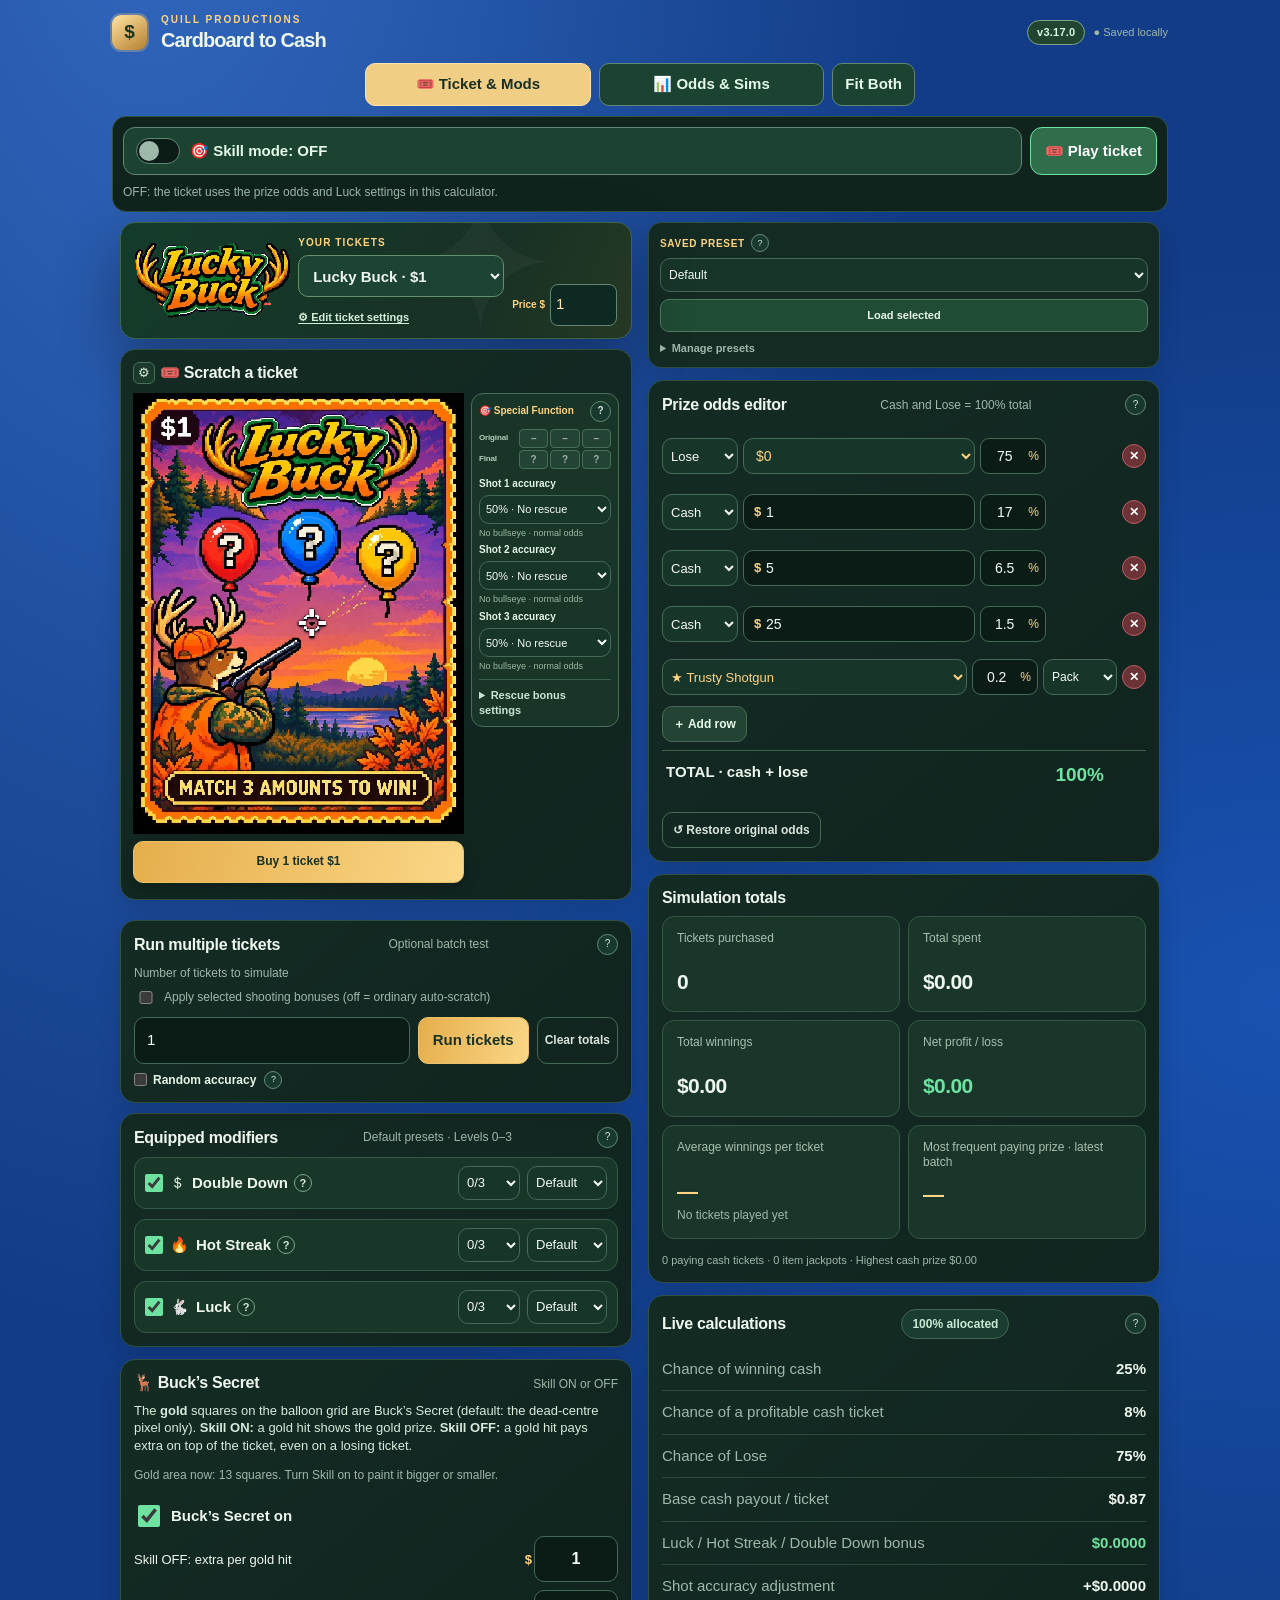
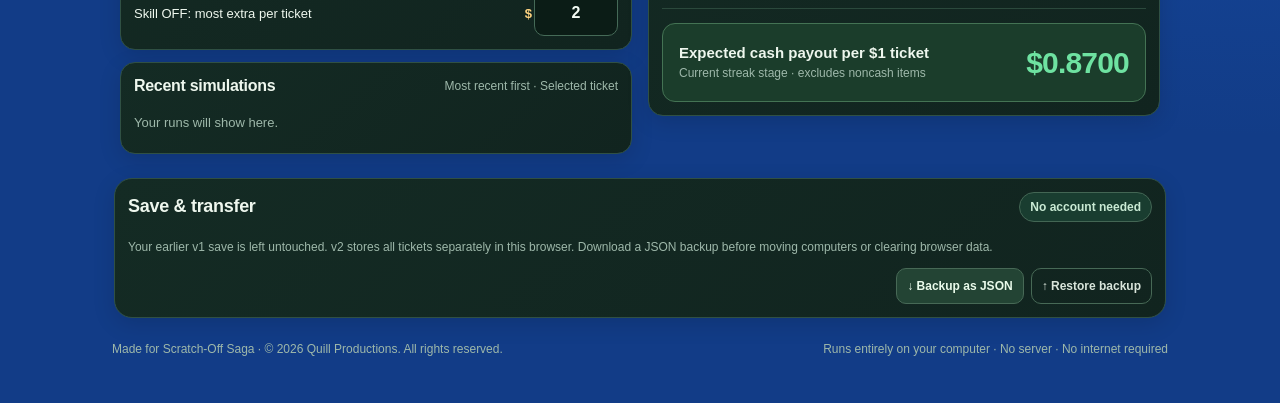
==== commit c4fdb1a8: "v3.17.0: Secret Squirrels real odds and payouts, win sounds, fireworks and $200 SUPER JACKPOT Co-Aut" ====
--- a/index.html
+++ b/index.html
@@ -622,7 +622,7 @@
 <div class="wrap">
 <header class="header">
 <div class="brand"><div class="brand-mark">$</div><div><small>QUILL PRODUCTIONS</small><h1>Cardboard to Cash</h1></div></div>
-<div class="header-right"><span class="version-badge" title="Lucky Buck simulator version">v3.16.1</span><span class="save" id="saveStatus">Loading…</span></div>
+<div class="header-right"><span class="version-badge" title="Lucky Buck simulator version">v3.17.0</span><span class="save" id="saveStatus">Loading…</span></div>
 </header>
 
 <section class="hero">
@@ -2162,7 +2162,7 @@
 </script>
 
 <style>
-/* v3.15.0–v3.16.1 — Secret Squirrels (v3.16.0 scratchable acorns + sand scratch; v3.16.1 owner symbols and bonus sacks as a demo shuffle); no prizes/odds are configured. */
+/* v3.15.0–v3.17.0 — Secret Squirrels (v3.17.0: real odds and payouts from secret-squirrels-odds.js, win sounds, fireworks, $200 SUPER JACKPOT). */
 body.ss-mode #skillBar,body.ss-mode nav.v3-switch,body.ss-mode #v3SimCol,body.ss-mode .v3-footer-tools{display:none!important}
 body.ss-mode #v3TicketCol>*:not(.hero):not(#ssPanel){display:none!important}
 body.ss-mode .v3-rail{overflow:visible!important;transform:none!important}
@@ -2196,7 +2196,7 @@
  if(!p){
   p=document.createElement('section');p.id='ssPanel';p.setAttribute('aria-label','Secret Squirrels art preview');
   frame=document.createElement('iframe');frame.id='ssFrame';frame.title='Secret Squirrels ticket front and back artwork';
-  frame.src='secret-squirrels.html?v=3.16.1';p.append(frame);
+  frame.src='secret-squirrels.html?v=3.17.0';p.append(frame);
  }
  const hero=document.querySelector('.hero');
  if(hero&&p.previousElementSibling!==hero)hero.after(p);
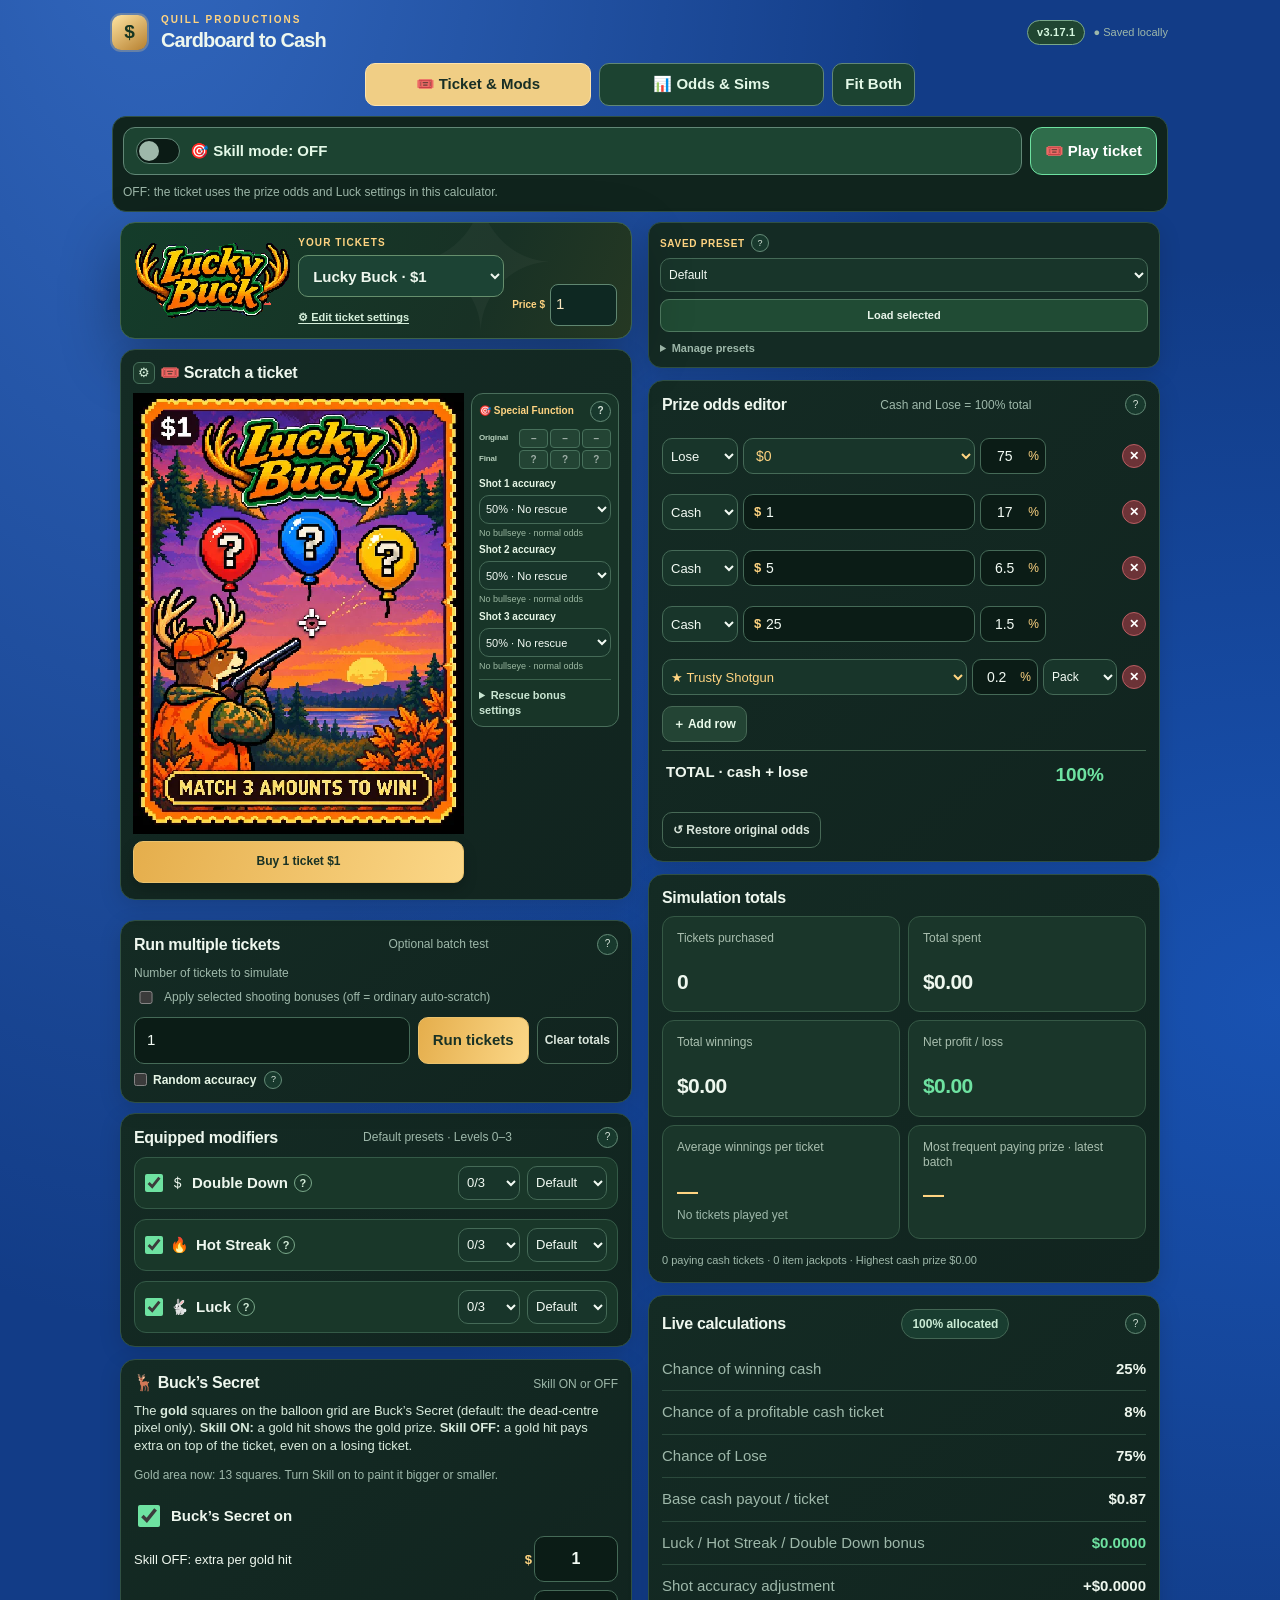
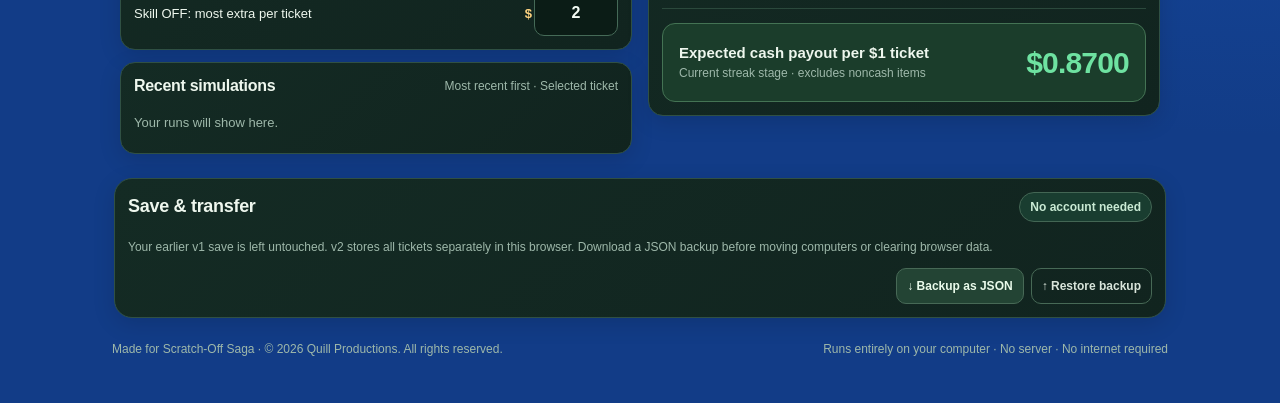
==== commit cb2da458: "v3.17.1: Secret Squirrels ticket text (front plaques and footer, back mission briefing with stamp) C" ====
--- a/index.html
+++ b/index.html
@@ -622,7 +622,7 @@
 <div class="wrap">
 <header class="header">
 <div class="brand"><div class="brand-mark">$</div><div><small>QUILL PRODUCTIONS</small><h1>Cardboard to Cash</h1></div></div>
-<div class="header-right"><span class="version-badge" title="Lucky Buck simulator version">v3.17.0</span><span class="save" id="saveStatus">Loading…</span></div>
+<div class="header-right"><span class="version-badge" title="Lucky Buck simulator version">v3.17.1</span><span class="save" id="saveStatus">Loading…</span></div>
 </header>
 
 <section class="hero">
@@ -2162,7 +2162,7 @@
 </script>
 
 <style>
-/* v3.15.0–v3.17.0 — Secret Squirrels (v3.17.0: real odds and payouts from secret-squirrels-odds.js, win sounds, fireworks, $200 SUPER JACKPOT). */
+/* v3.15.0–v3.17.0 — Secret Squirrels (v3.17.0: real odds and payouts from secret-squirrels-odds.js, win sounds, fireworks, $200 SUPER JACKPOT; v3.17.1 ticket text front and back). */
 body.ss-mode #skillBar,body.ss-mode nav.v3-switch,body.ss-mode #v3SimCol,body.ss-mode .v3-footer-tools{display:none!important}
 body.ss-mode #v3TicketCol>*:not(.hero):not(#ssPanel){display:none!important}
 body.ss-mode .v3-rail{overflow:visible!important;transform:none!important}
@@ -2196,7 +2196,7 @@
  if(!p){
   p=document.createElement('section');p.id='ssPanel';p.setAttribute('aria-label','Secret Squirrels art preview');
   frame=document.createElement('iframe');frame.id='ssFrame';frame.title='Secret Squirrels ticket front and back artwork';
-  frame.src='secret-squirrels.html?v=3.17.0';p.append(frame);
+  frame.src='secret-squirrels.html?v=3.17.1';p.append(frame);
  }
  const hero=document.querySelector('.hero');
  if(hero&&p.previousElementSibling!==hero)hero.after(p);
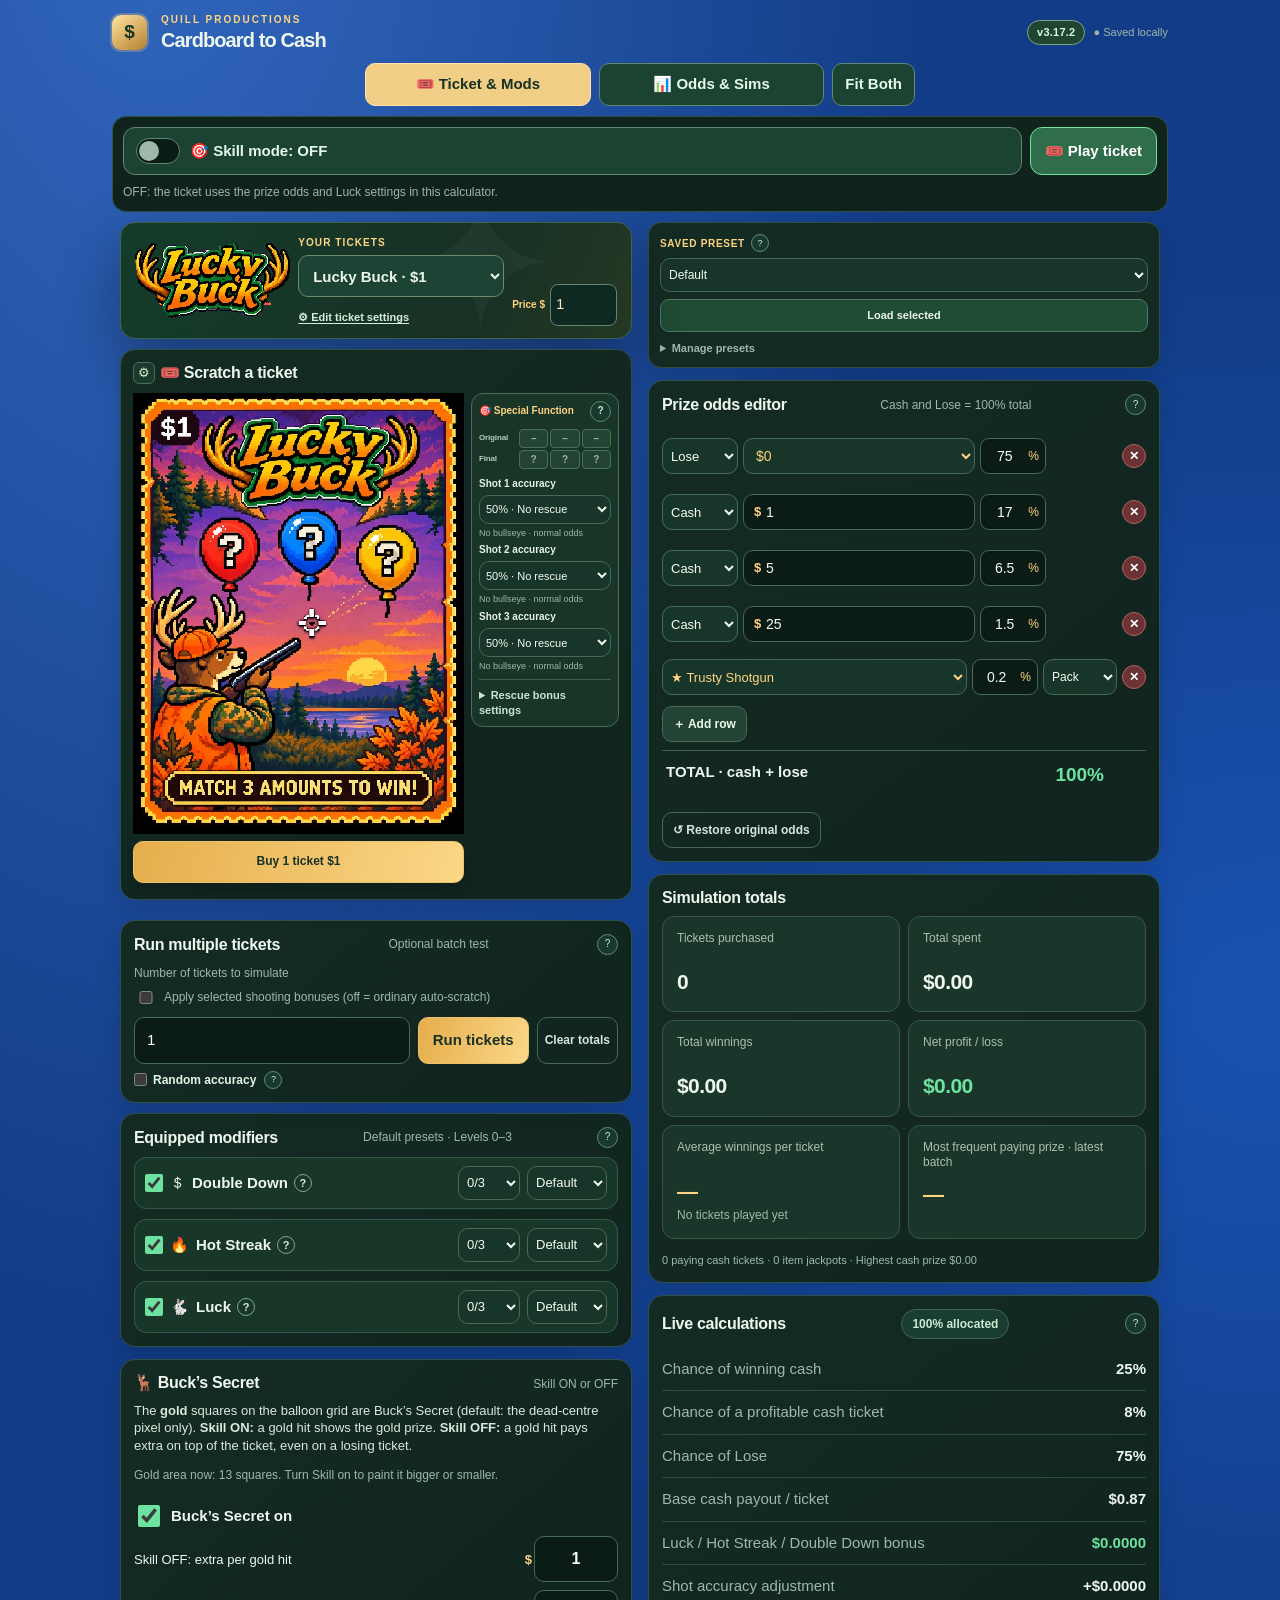
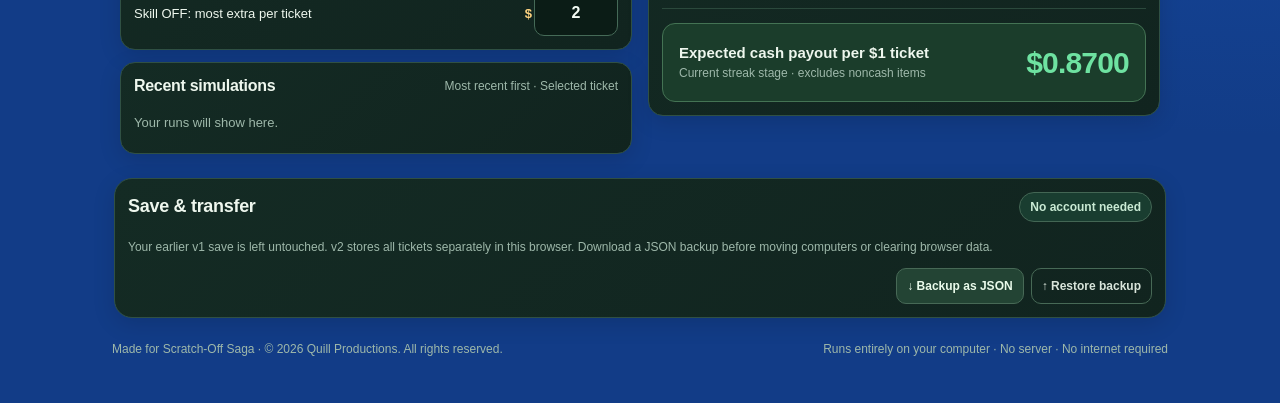
==== commit 1613ef98: "v3.17.2: Secret Squirrels touches on the ticket no longer scroll the page on iPhone Co-Authored-By: " ====
--- a/index.html
+++ b/index.html
@@ -622,7 +622,7 @@
 <div class="wrap">
 <header class="header">
 <div class="brand"><div class="brand-mark">$</div><div><small>QUILL PRODUCTIONS</small><h1>Cardboard to Cash</h1></div></div>
-<div class="header-right"><span class="version-badge" title="Lucky Buck simulator version">v3.17.1</span><span class="save" id="saveStatus">Loading…</span></div>
+<div class="header-right"><span class="version-badge" title="Lucky Buck simulator version">v3.17.2</span><span class="save" id="saveStatus">Loading…</span></div>
 </header>
 
 <section class="hero">
@@ -2162,7 +2162,7 @@
 </script>
 
 <style>
-/* v3.15.0–v3.17.0 — Secret Squirrels (v3.17.0: real odds and payouts from secret-squirrels-odds.js, win sounds, fireworks, $200 SUPER JACKPOT; v3.17.1 ticket text front and back). */
+/* v3.15.0–v3.17.0 — Secret Squirrels (v3.17.0: real odds and payouts from secret-squirrels-odds.js, win sounds, fireworks, $200 SUPER JACKPOT; v3.17.1 ticket text front and back; v3.17.2 no page scroll while scratching on iPhone). */
 body.ss-mode #skillBar,body.ss-mode nav.v3-switch,body.ss-mode #v3SimCol,body.ss-mode .v3-footer-tools{display:none!important}
 body.ss-mode #v3TicketCol>*:not(.hero):not(#ssPanel){display:none!important}
 body.ss-mode .v3-rail{overflow:visible!important;transform:none!important}
@@ -2196,7 +2196,7 @@
  if(!p){
   p=document.createElement('section');p.id='ssPanel';p.setAttribute('aria-label','Secret Squirrels art preview');
   frame=document.createElement('iframe');frame.id='ssFrame';frame.title='Secret Squirrels ticket front and back artwork';
-  frame.src='secret-squirrels.html?v=3.17.1';p.append(frame);
+  frame.src='secret-squirrels.html?v=3.17.2';p.append(frame);
  }
  const hero=document.querySelector('.hero');
  if(hero&&p.previousElementSibling!==hero)hero.after(p);
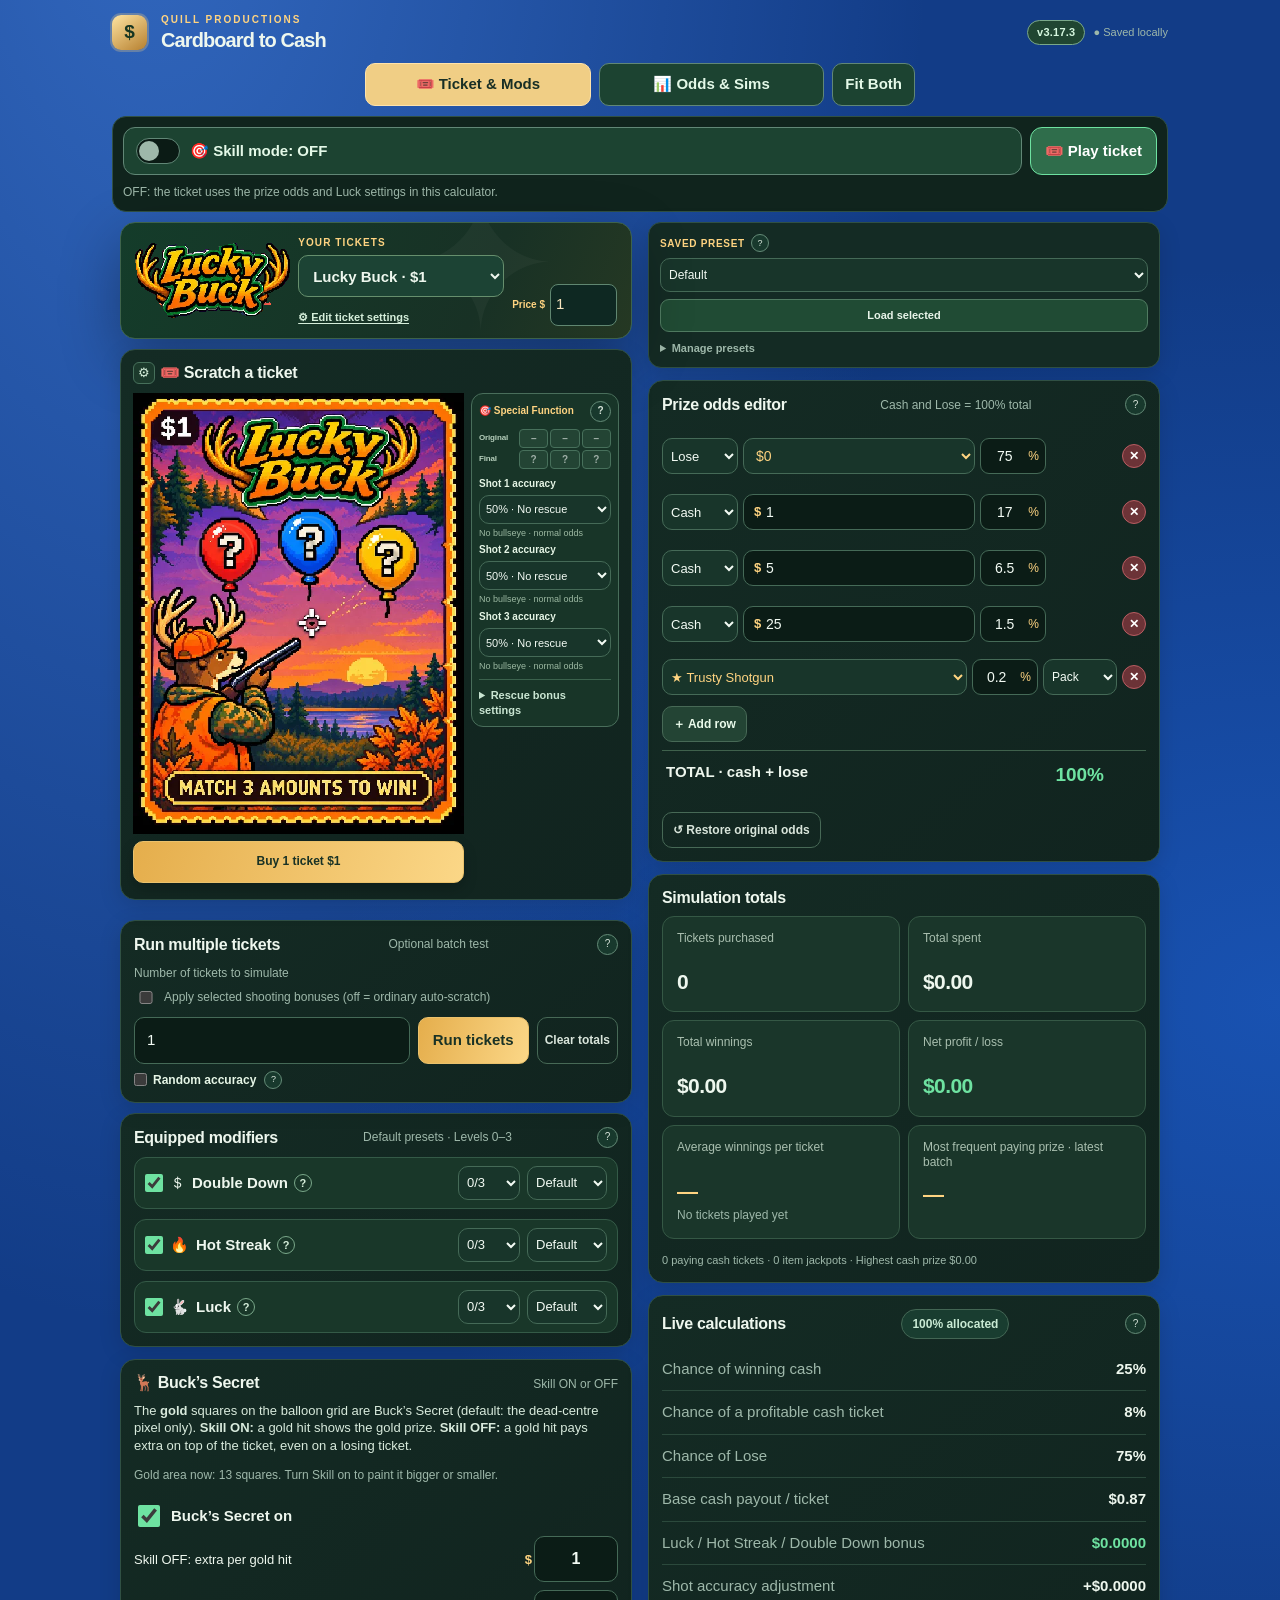
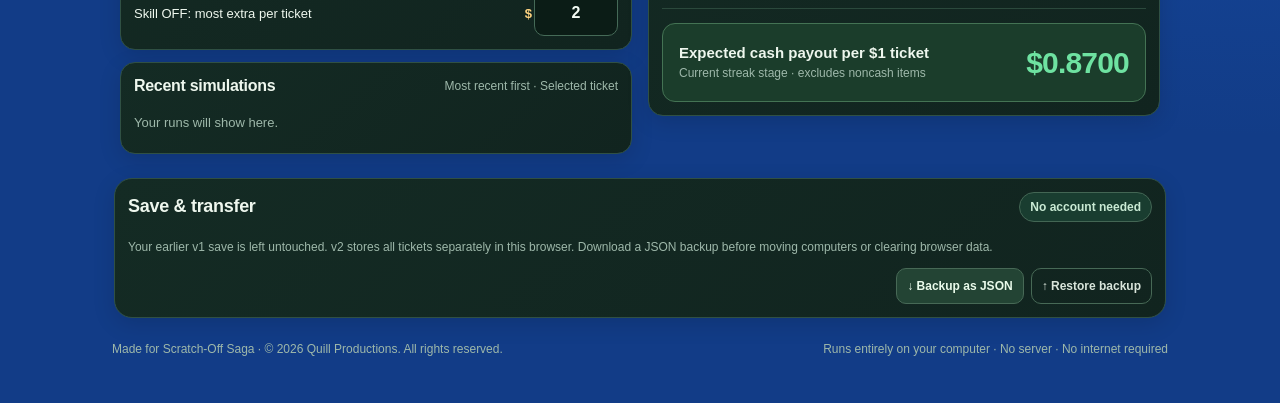
==== commit 116aa8b5: "v3.17.3: Fossil Finders Carnotaurus lamps behind it and near/far leg shading fixed Co-Authored-By: C" ====
--- a/index.html
+++ b/index.html
@@ -622,7 +622,7 @@
 <div class="wrap">
 <header class="header">
 <div class="brand"><div class="brand-mark">$</div><div><small>QUILL PRODUCTIONS</small><h1>Cardboard to Cash</h1></div></div>
-<div class="header-right"><span class="version-badge" title="Lucky Buck simulator version">v3.17.2</span><span class="save" id="saveStatus">Loading…</span></div>
+<div class="header-right"><span class="version-badge" title="Lucky Buck simulator version">v3.17.3</span><span class="save" id="saveStatus">Loading…</span></div>
 </header>
 
 <section class="hero">
@@ -1999,7 +1999,7 @@
  let p=document.getElementById('ffPanel');
  if(!p){
   p=document.createElement('section');p.id='ffPanel';p.setAttribute('aria-label','Fossil Finders ticket');
-  frame=document.createElement('iframe');frame.id='ffFrame';frame.title='Fossil Finders ticket';frame.src='fossil-finders.html?v=3.14.1';
+  frame=document.createElement('iframe');frame.id='ffFrame';frame.title='Fossil Finders ticket';frame.src='fossil-finders.html?v=3.17.3';
   p.append(frame);
   p.append(oddsCard());
  }
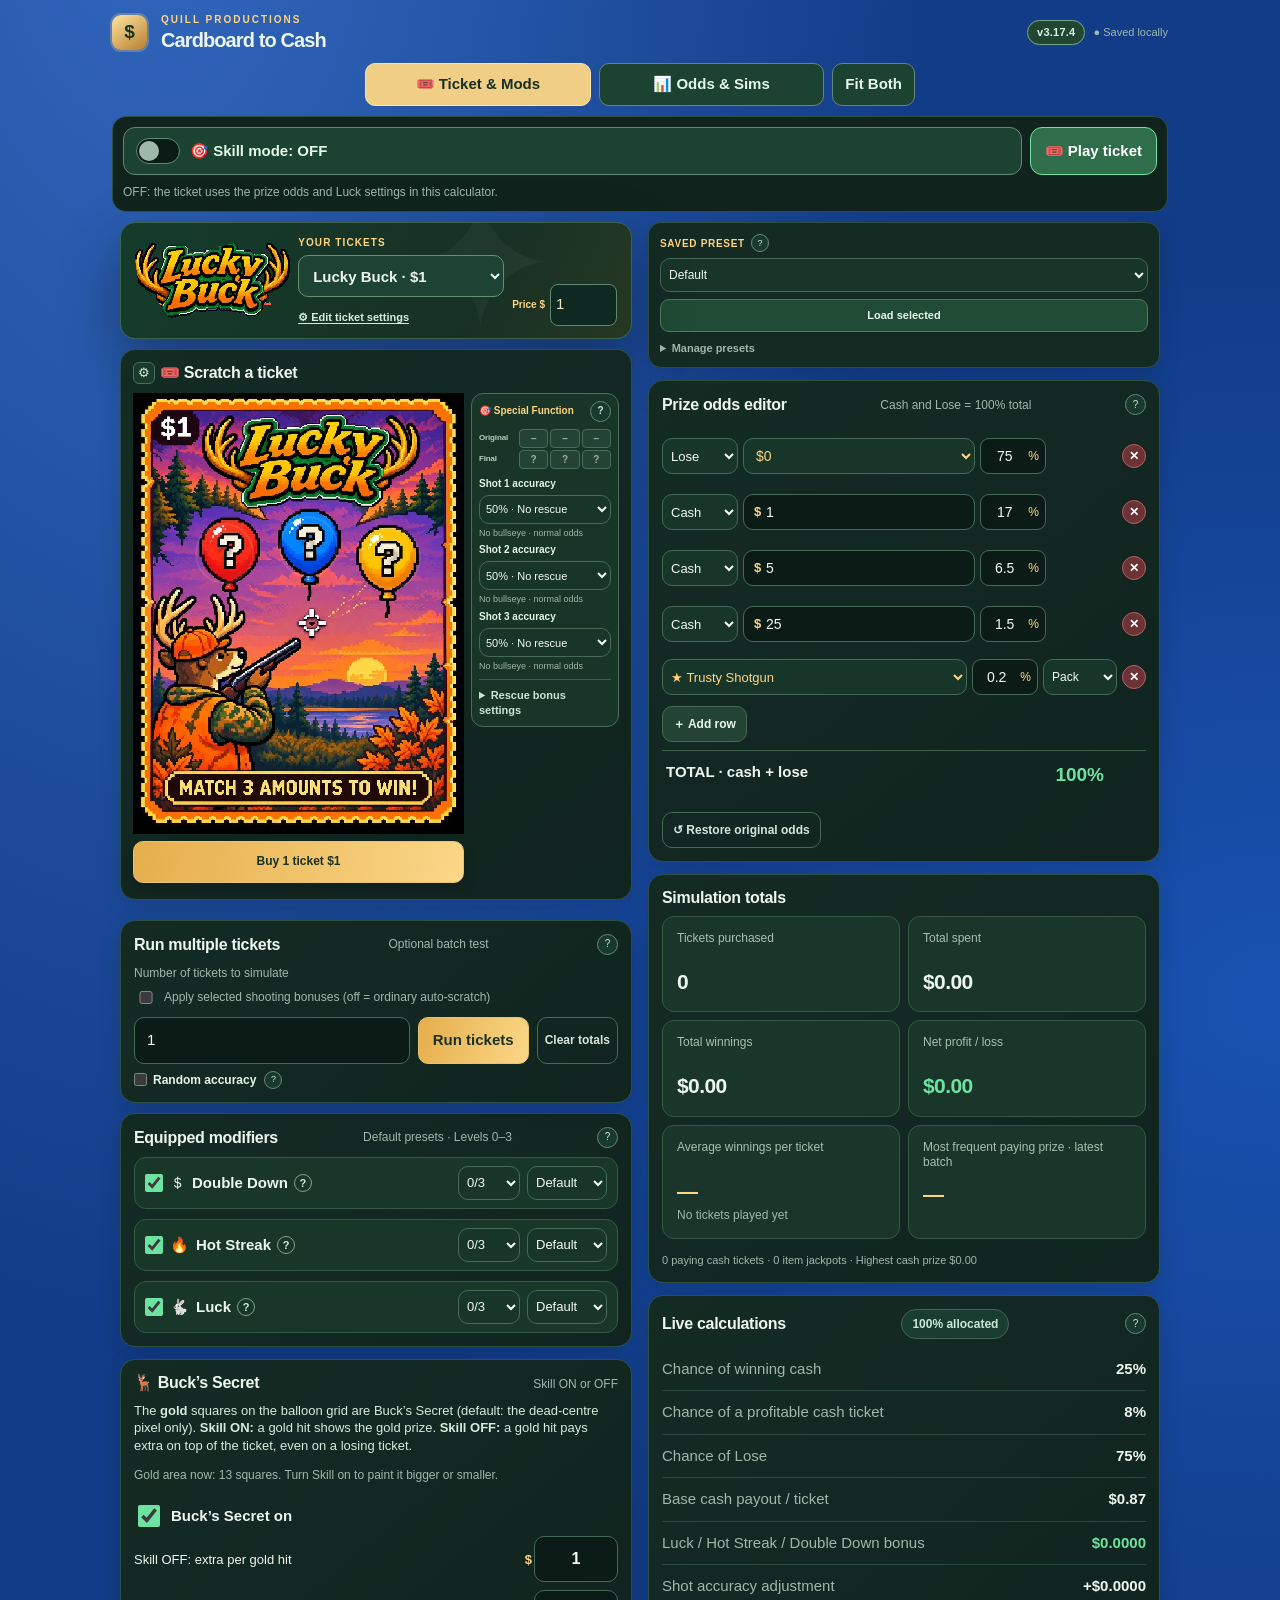
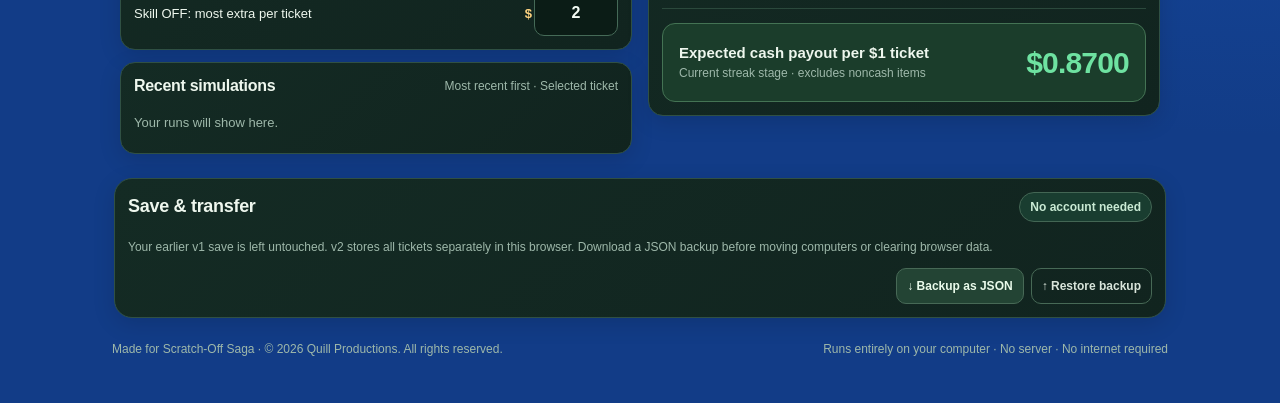
==== commit 04ecf065: "v3.17.4: Fossil Finders dig-freeze fix and Stomp win for the Carnotaurus Co-Authored-By: Claude Opus" ====
--- a/index.html
+++ b/index.html
@@ -622,7 +622,7 @@
 <div class="wrap">
 <header class="header">
 <div class="brand"><div class="brand-mark">$</div><div><small>QUILL PRODUCTIONS</small><h1>Cardboard to Cash</h1></div></div>
-<div class="header-right"><span class="version-badge" title="Lucky Buck simulator version">v3.17.3</span><span class="save" id="saveStatus">Loading…</span></div>
+<div class="header-right"><span class="version-badge" title="Lucky Buck simulator version">v3.17.4</span><span class="save" id="saveStatus">Loading…</span></div>
 </header>
 
 <section class="hero">
@@ -1999,7 +1999,7 @@
  let p=document.getElementById('ffPanel');
  if(!p){
   p=document.createElement('section');p.id='ffPanel';p.setAttribute('aria-label','Fossil Finders ticket');
-  frame=document.createElement('iframe');frame.id='ffFrame';frame.title='Fossil Finders ticket';frame.src='fossil-finders.html?v=3.17.3';
+  frame=document.createElement('iframe');frame.id='ffFrame';frame.title='Fossil Finders ticket';frame.src='fossil-finders.html?v=3.17.4';
   p.append(frame);
   p.append(oddsCard());
  }
